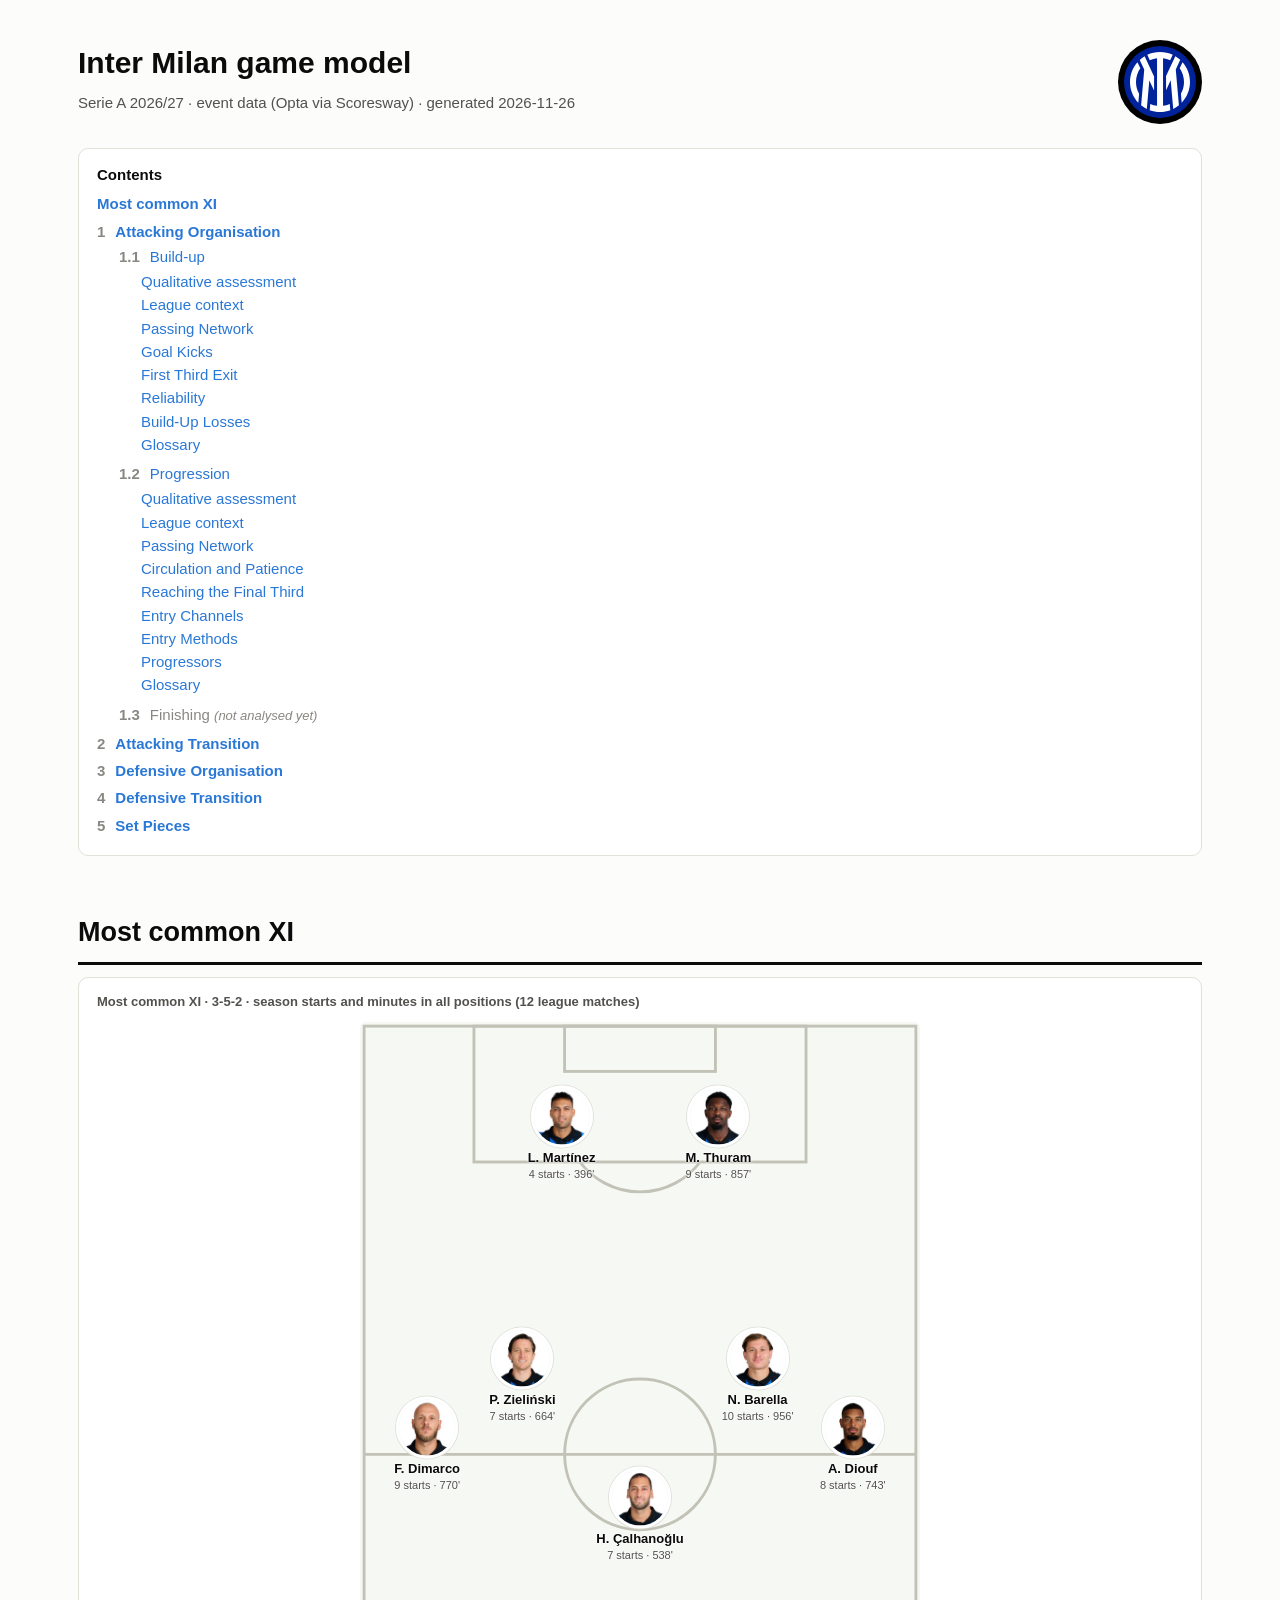
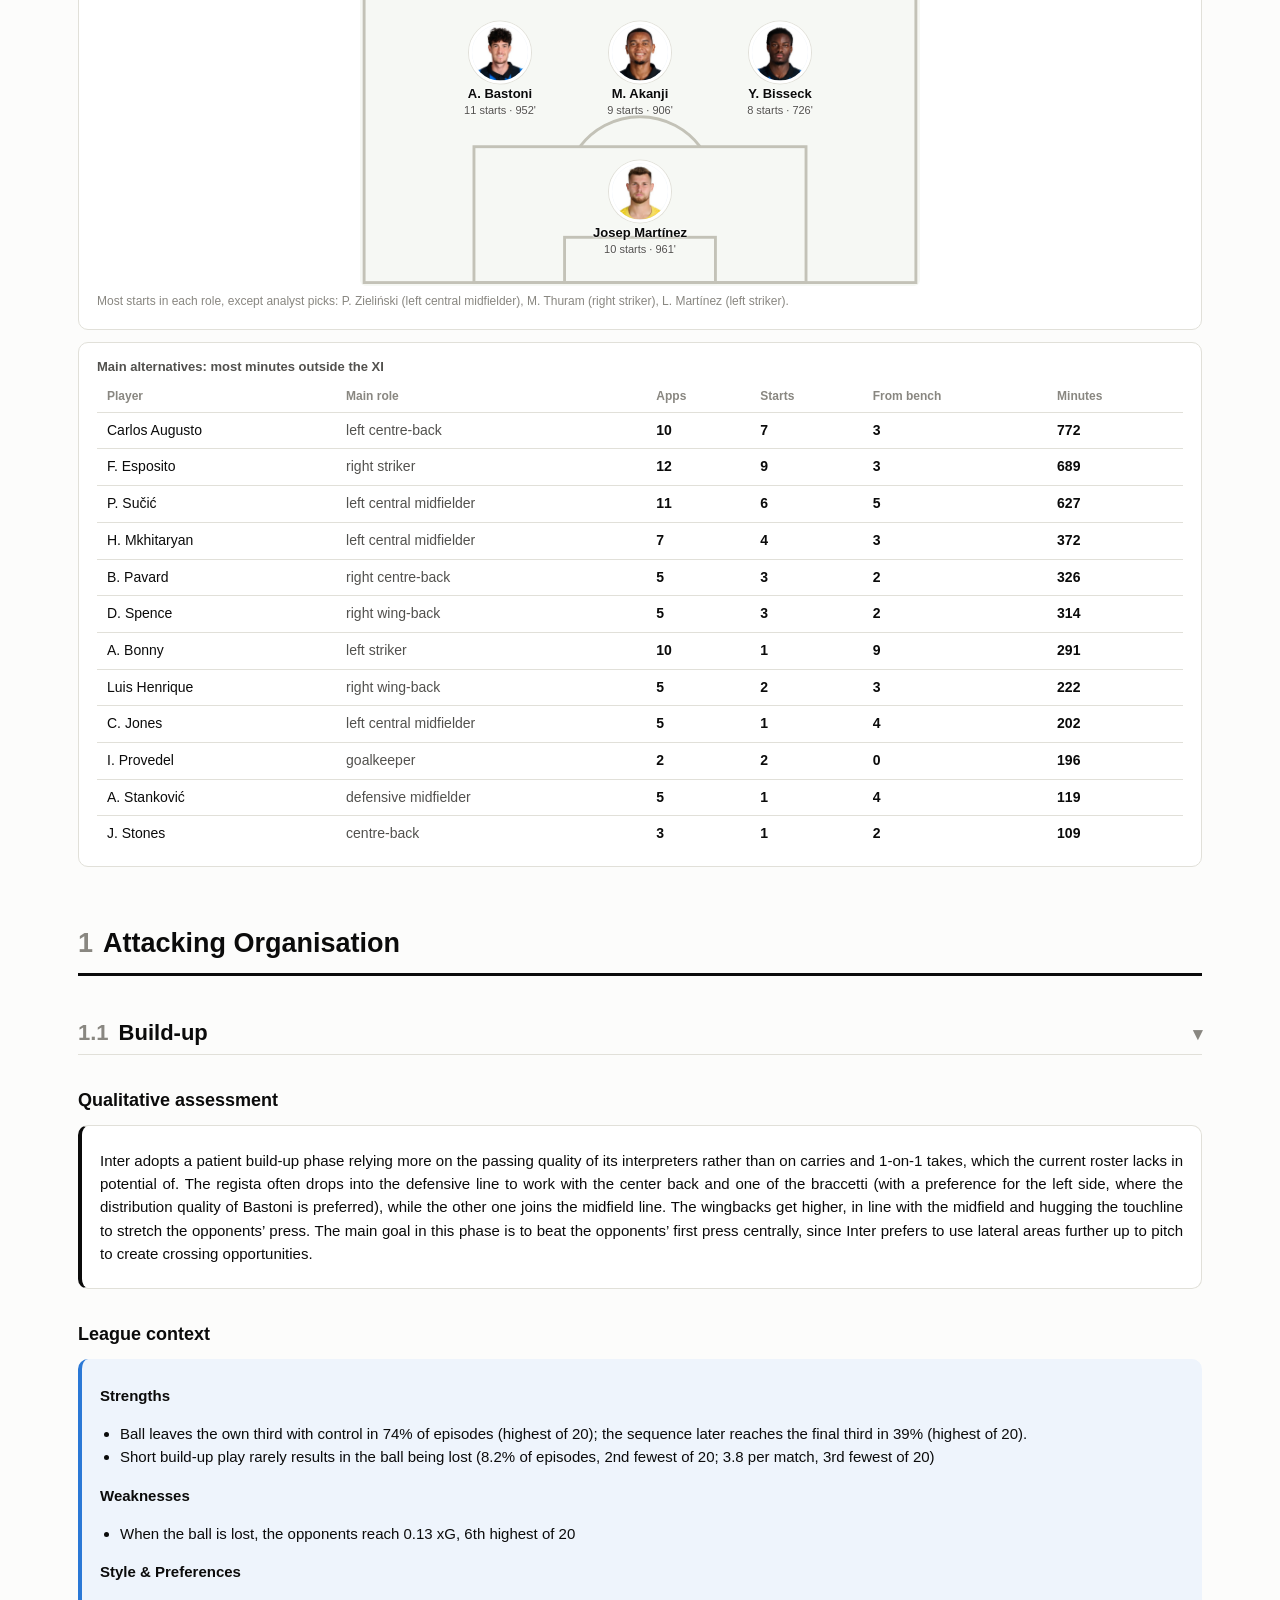
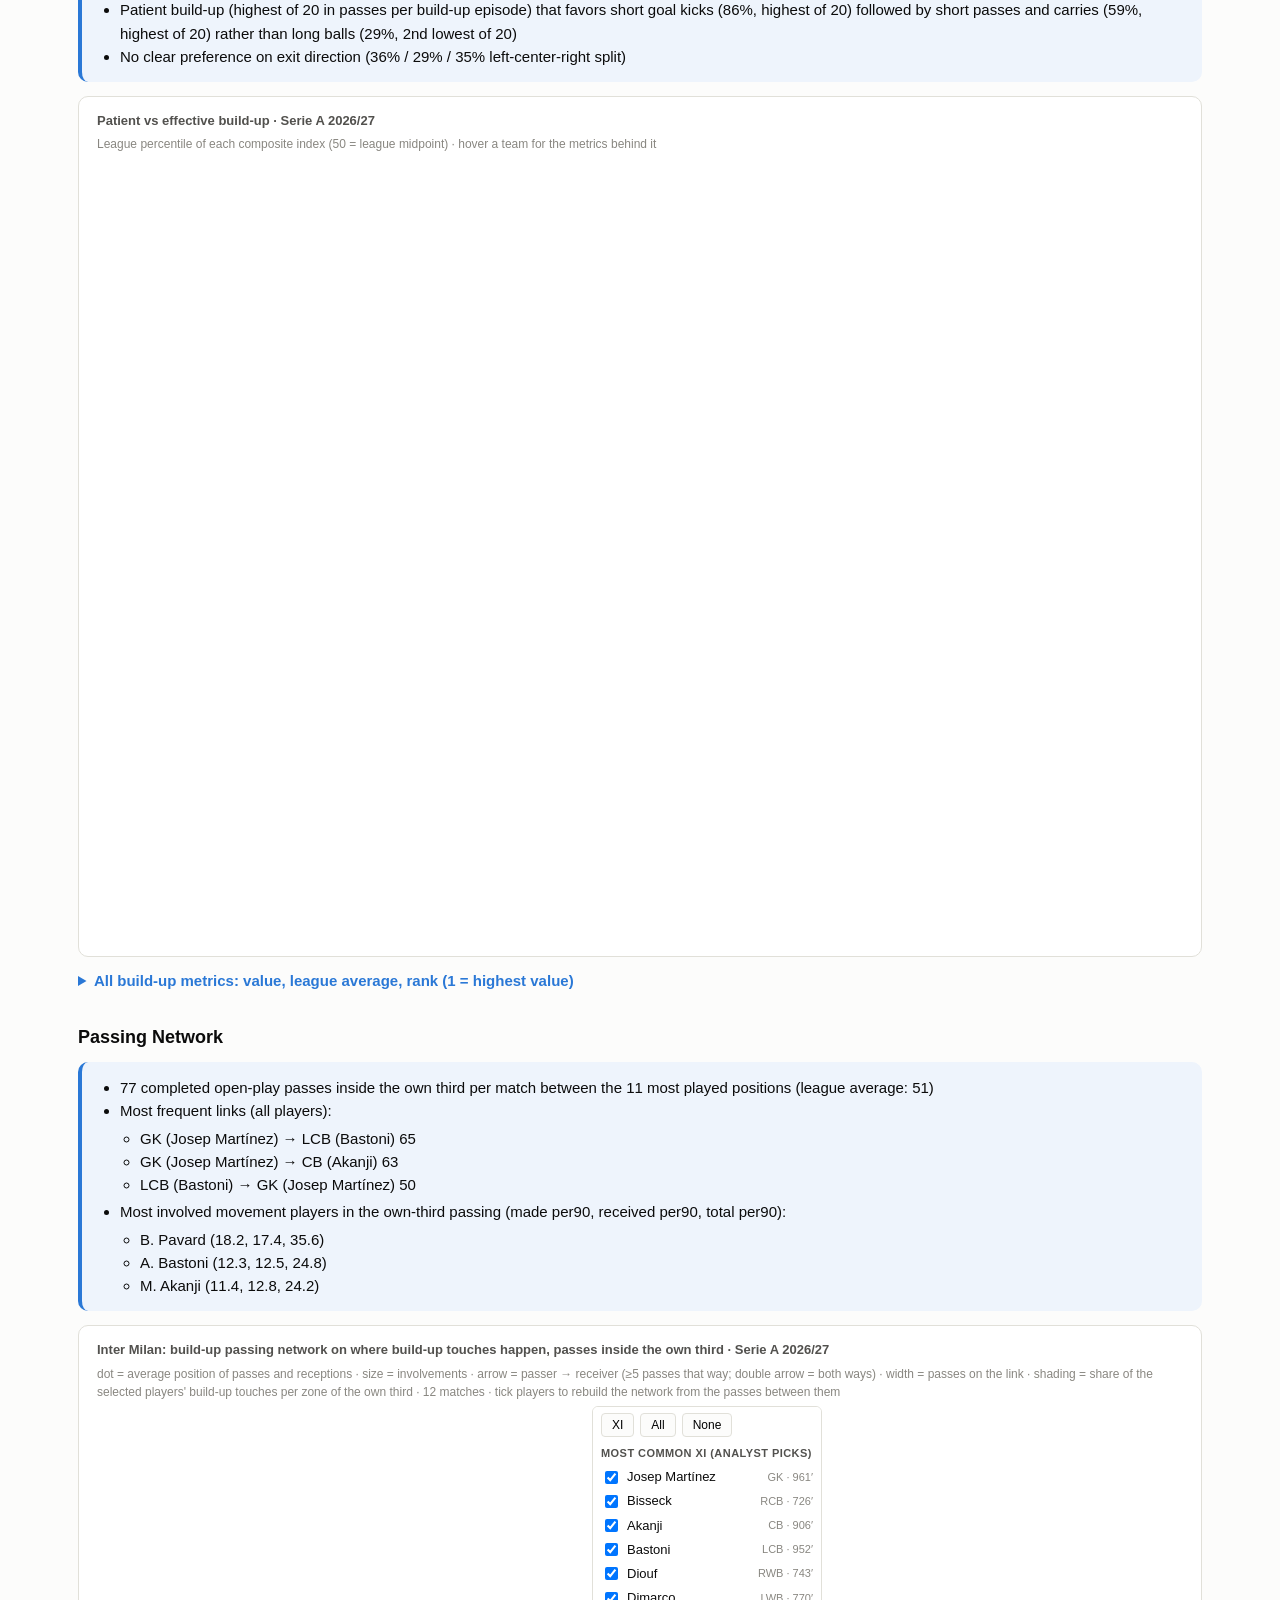
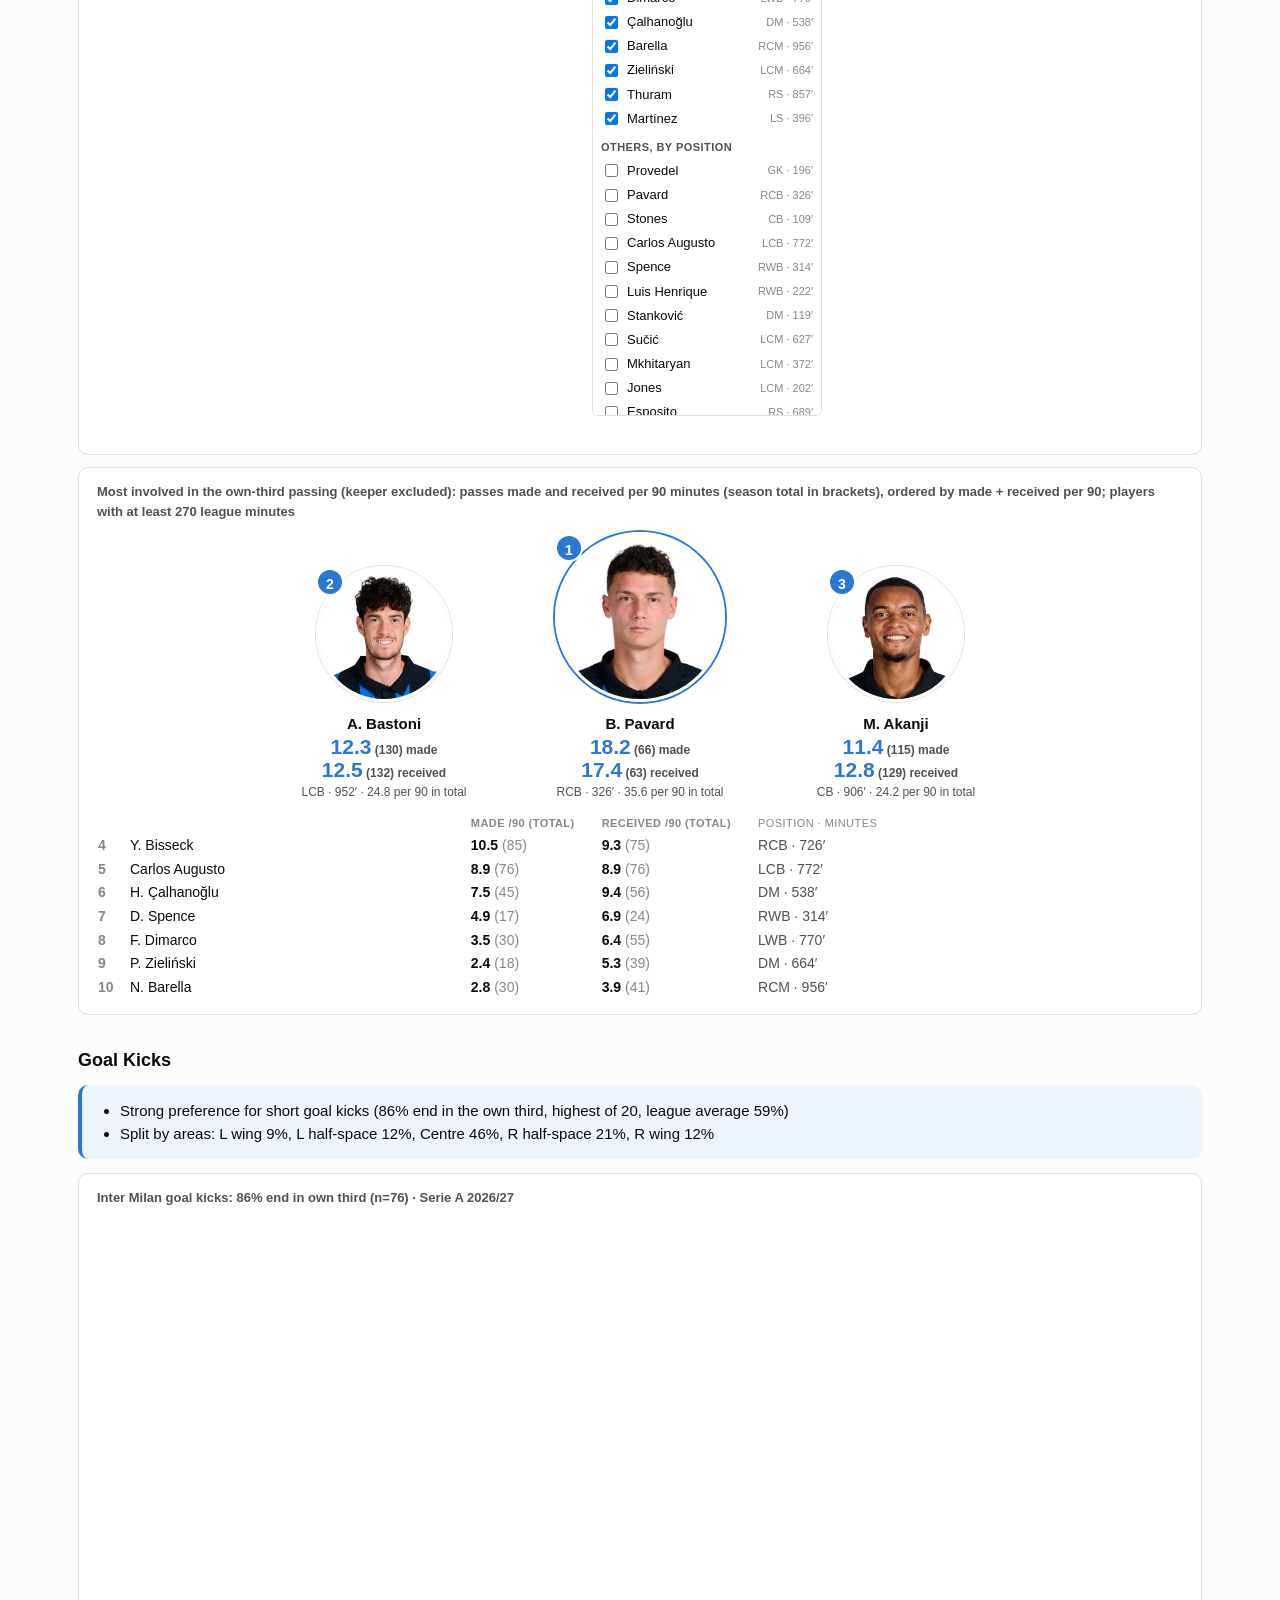
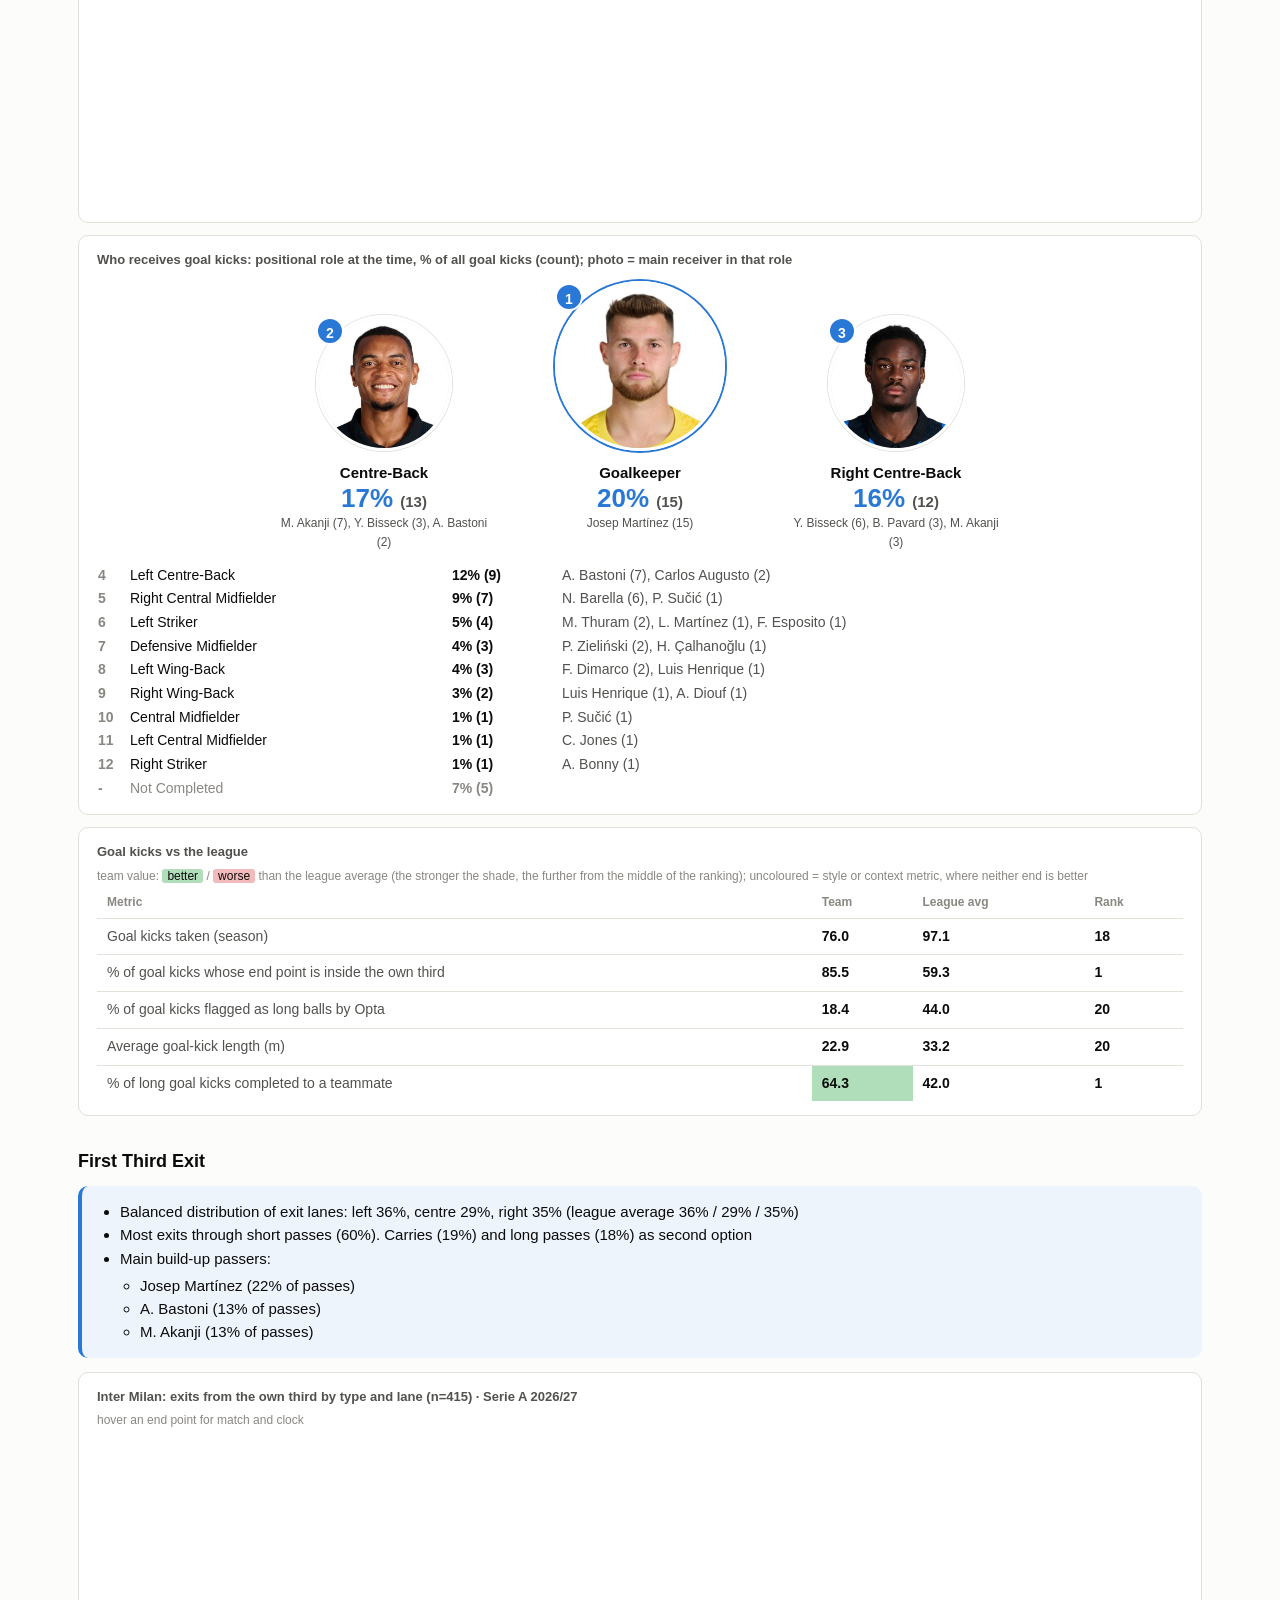
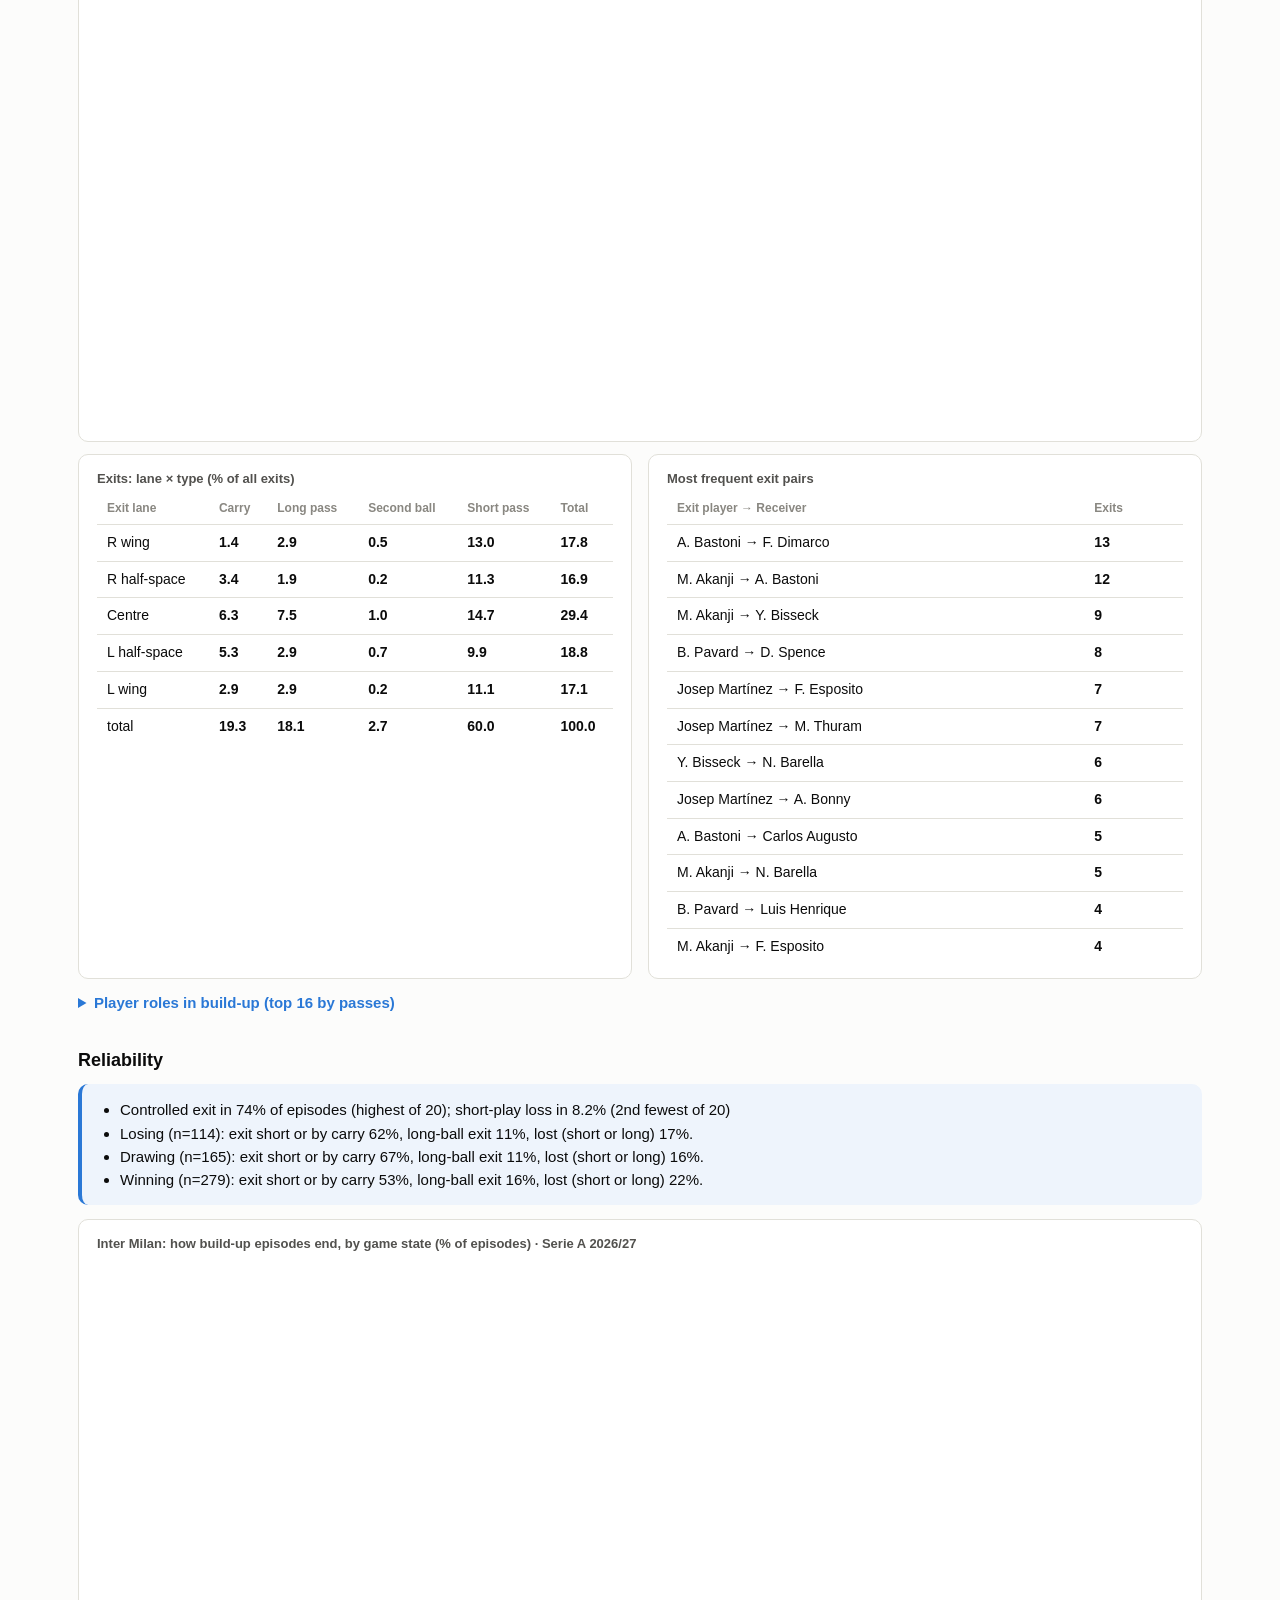
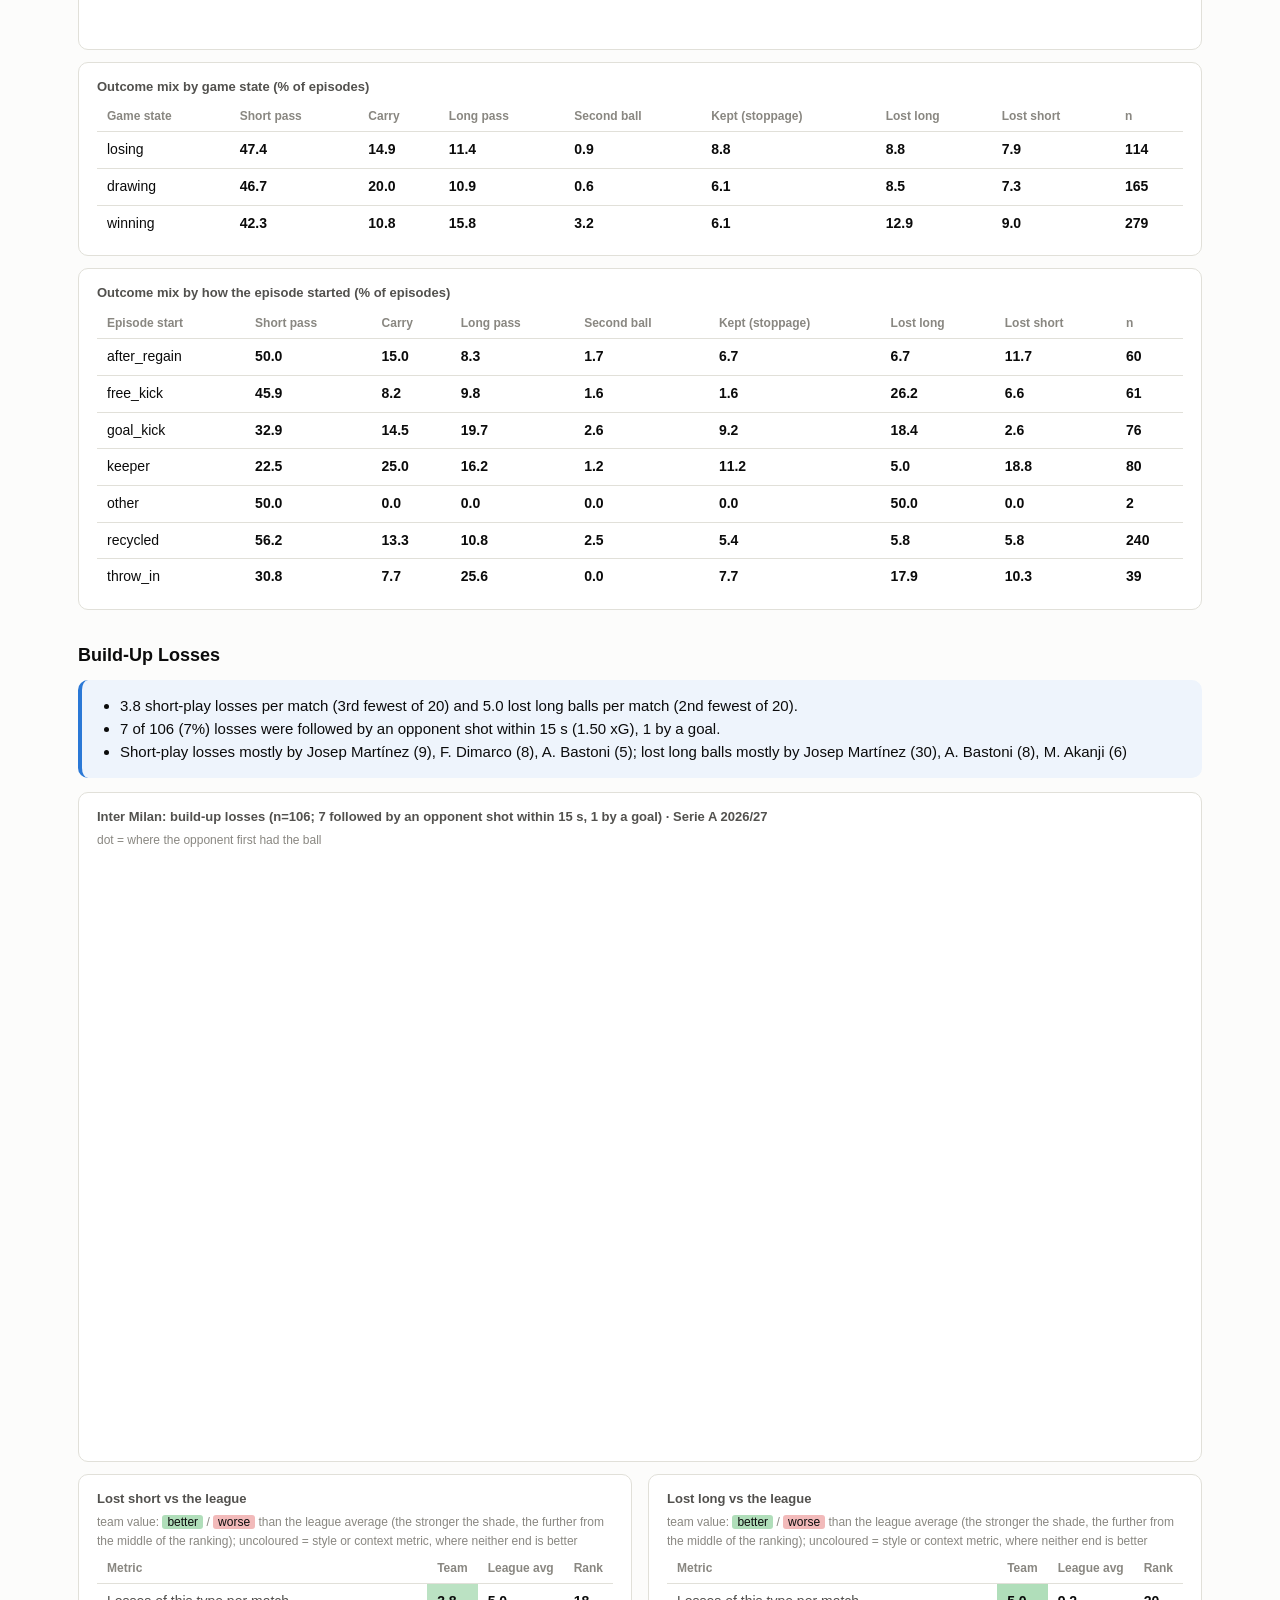
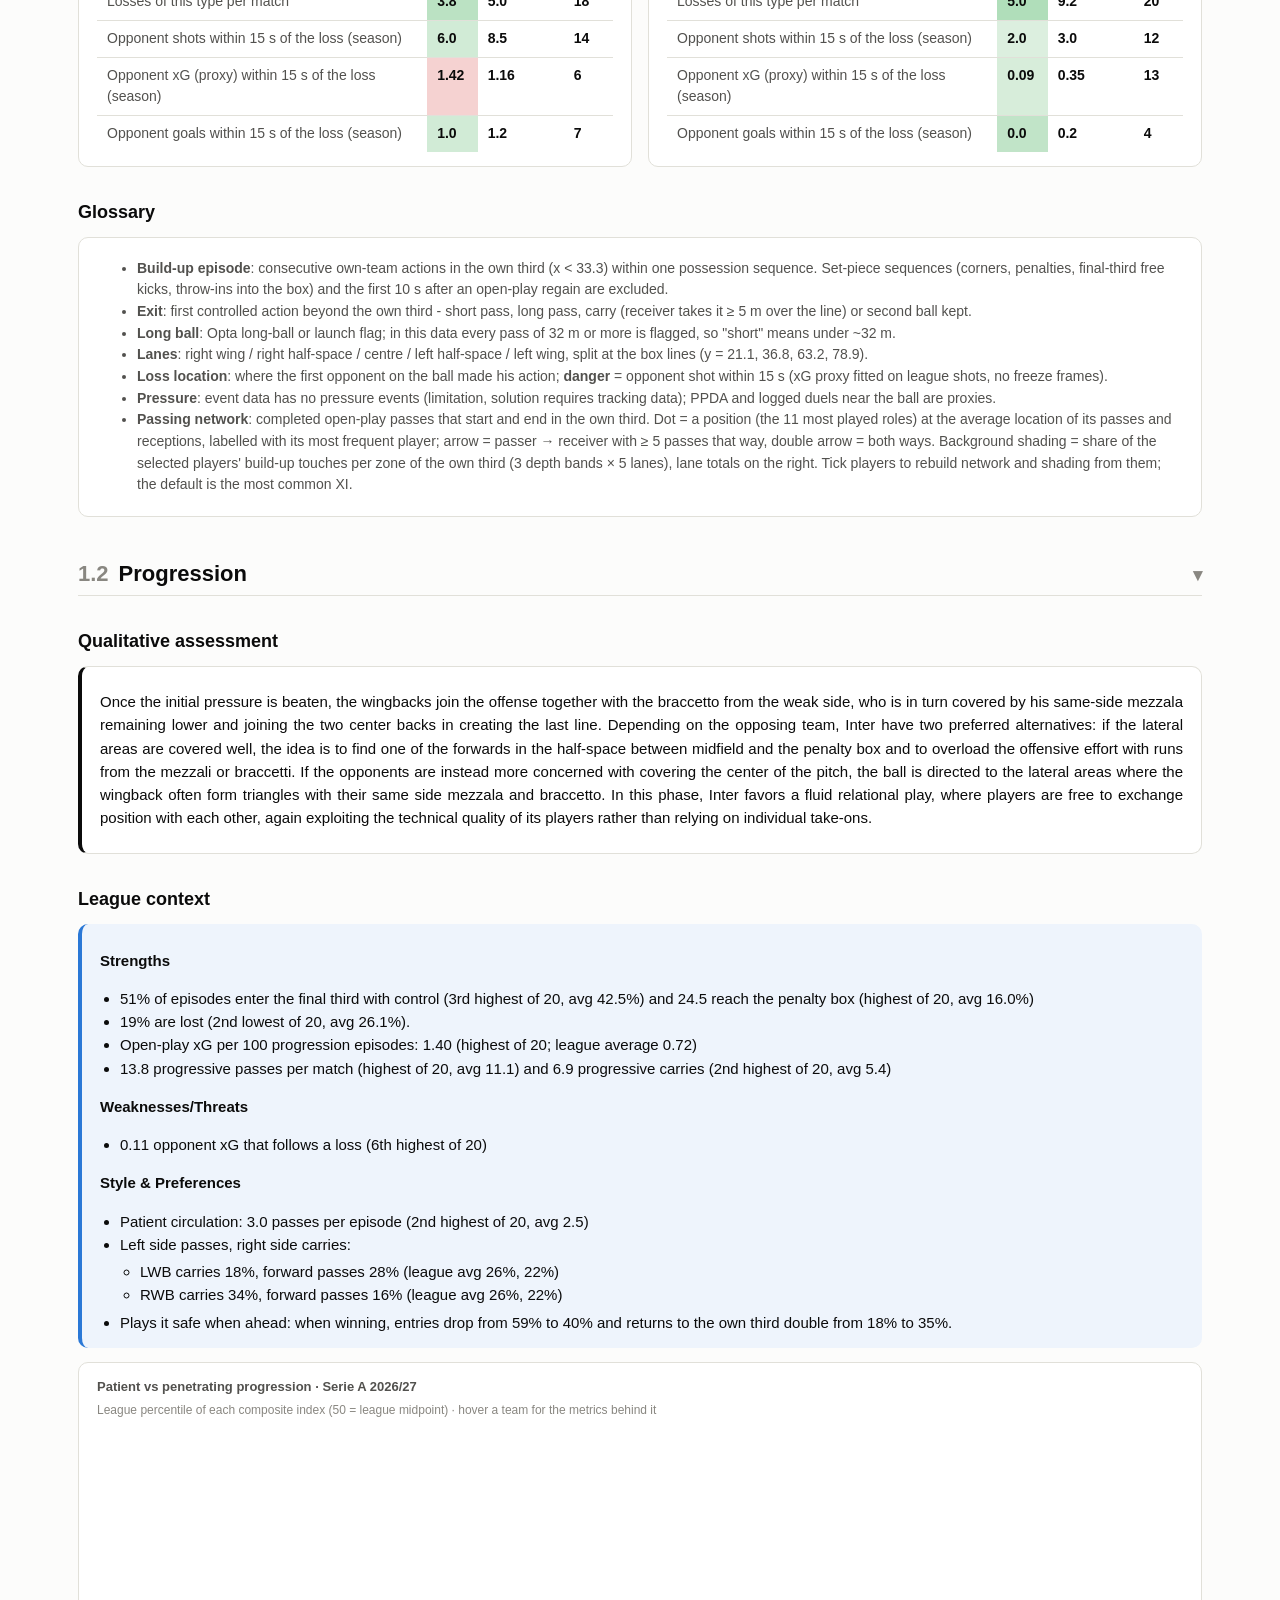
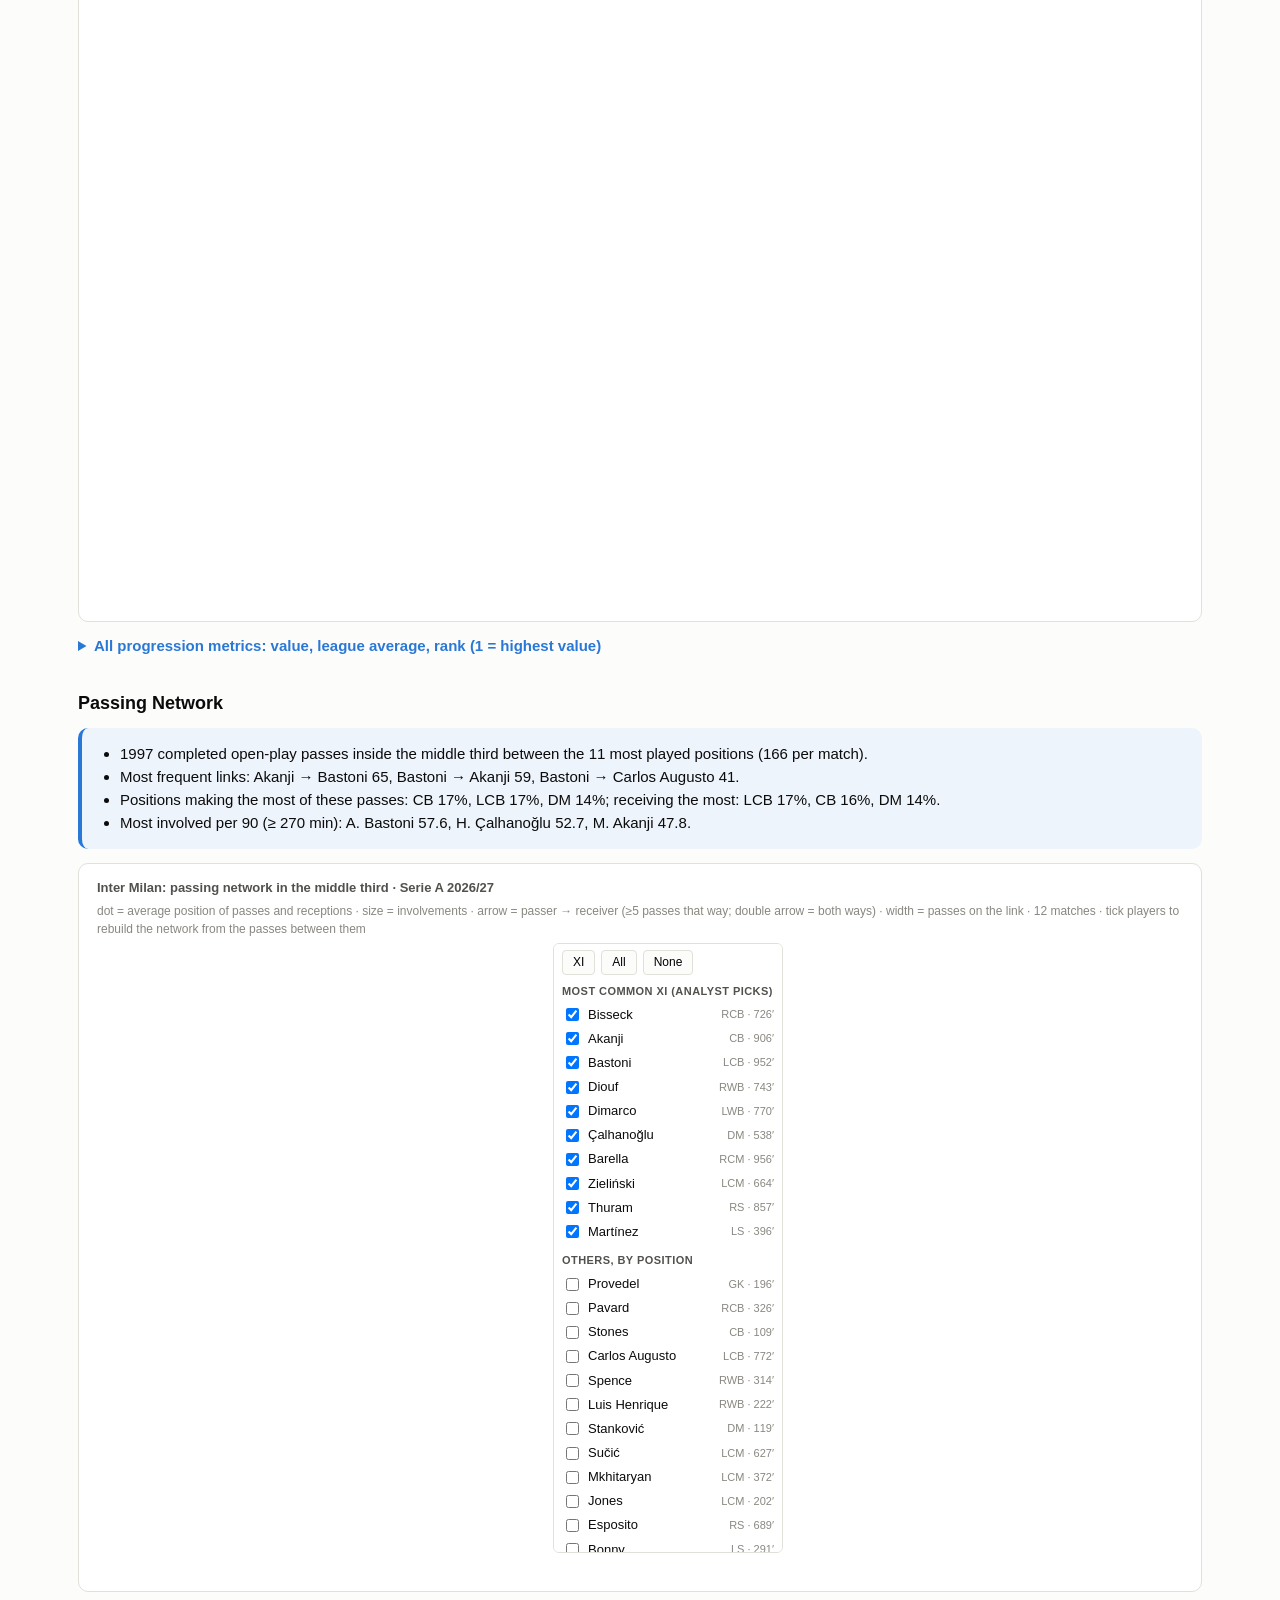
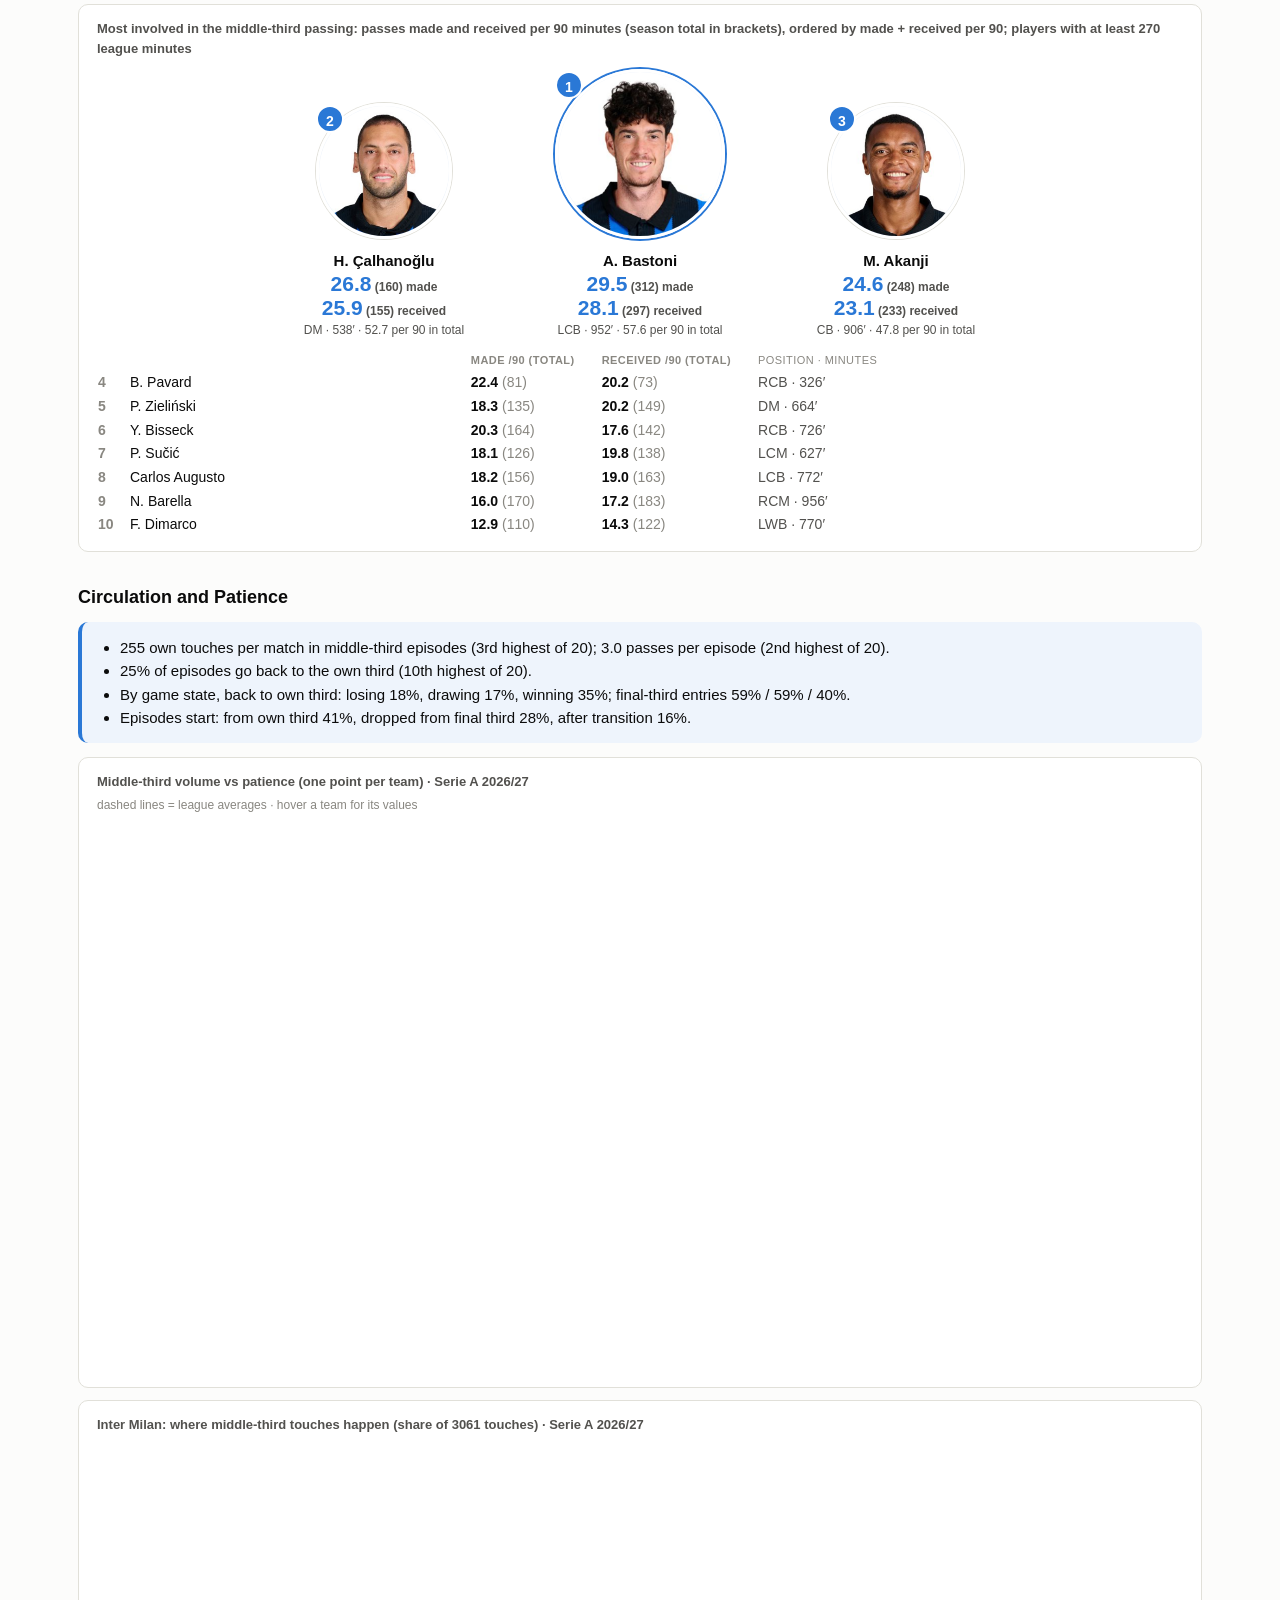
==== reports/model-of-play.html @ a98c8e6f "First version of the site" ====
<!DOCTYPE html><html lang="en"><head><meta charset="utf-8">
<meta name="viewport" content="width=device-width,initial-scale=1">
<title>Inter Milan game model · Serie A 2026/27</title><style>
:root{--ink:#0b0b0b;--ink2:#52514e;--muted:#898781;--line:#e1e0d9;--surface:#fcfcfb;--accent:#2a78d6;--paper:#ffffff}
*{box-sizing:border-box}
body{margin:0;background:var(--surface);color:var(--ink);
  font:15px/1.55 -apple-system,BlinkMacSystemFont,"Segoe UI",Roboto,Helvetica,Arial,sans-serif}
main{max-width:1180px;margin:0 auto;padding:40px 28px 80px}
header h1{font-size:30px;margin:0 0 4px}header .sub{color:var(--ink2)}
nav{margin:24px 0 8px;padding:14px 18px;background:var(--paper);border:1px solid var(--line);border-radius:10px}
nav b{display:block;margin-bottom:6px}nav a{color:var(--accent);text-decoration:none}nav ol{margin:0;padding-left:20px}
nav ol ol{list-style:none;padding-left:16px}
h2{font-size:27px;margin:56px 0 8px;padding-bottom:8px;border-bottom:3px solid var(--ink)}
h3{font-size:22px;margin:40px 0 10px;padding-bottom:4px;border-bottom:1px solid var(--line)}
h4{font-size:18px;margin:32px 0 10px}h4 .qid{color:var(--accent);margin-right:8px}
.num{color:var(--muted);font-weight:600;margin-right:10px}p.pending{color:var(--muted);font-style:italic}
nav ul.toc{margin:0;padding-left:0;list-style:none}nav ul.toc ul{list-style:none;padding-left:22px;margin:2px 0 6px}
nav ul.toc>li{margin:4px 0;font-weight:600}nav ul.toc ul li{font-weight:400}nav li.pending{color:var(--muted)}
nav li.pending i{font-size:13px}
.method{background:var(--paper);border:1px solid var(--line);border-radius:10px;padding:6px 18px;color:var(--ink2);
  font-size:14px}
.findings,.notes{border-radius:10px;padding:10px 18px;margin:10px 0 14px}
.assess{background:var(--paper);border:1px solid var(--line);border-left:4px solid var(--ink);border-radius:10px;
  padding:8px 18px;margin:10px 0 14px;font-size:15px}
.assess p,.assess li{text-align:justify;hyphens:auto}
.findings{background:#eef4fc;border-left:4px solid var(--accent)}
.notes{background:#fff8e6;border-left:4px solid #eda100}
.findings ul{margin:4px 0;padding-left:20px}
.label{font-size:12px;font-weight:700;letter-spacing:.04em;text-transform:uppercase;color:var(--ink2)}
.fig{background:var(--paper);border:1px solid var(--line);border-radius:10px;padding:14px 18px 8px;margin:12px 0;
  overflow-x:auto}
.subcap{font-size:12px;color:var(--muted);margin:-2px 0 4px}
.fig img{max-width:100%;height:auto;display:block;margin:0 auto}
.row{display:flex;flex-wrap:wrap;gap:16px;align-items:stretch}.row .tbl{flex:1 1 420px;margin:0}.row{margin:12px 0}
.tbl{margin:12px 0;overflow-x:auto;background:var(--paper);border:1px solid var(--line);border-radius:10px;
  padding:14px 18px}
.cap{font-weight:600;font-size:13px;color:var(--ink2);margin-bottom:6px}
table{border-collapse:collapse;font-size:14px}
table.clean{width:100%}
table.clean th{text-align:left;font-size:12px;font-weight:600;color:var(--muted);padding:4px 10px 6px;
  border-bottom:1px solid var(--line);white-space:nowrap}
table.clean td{text-align:left;padding:7px 10px;border-bottom:1px solid var(--line);vertical-align:top}
table.clean tr:last-child td{border-bottom:none}table.clean td.lab{color:var(--ink)}
table.clean td.num{font-weight:700;white-space:nowrap;color:var(--ink)}
table.clean td.txt{color:var(--ink2)}
details{margin:10px 0}summary{cursor:pointer;color:var(--accent);font-weight:600}
details.sub{margin:0}
details.sub>summary{list-style:none;color:inherit;font-weight:inherit;display:block}
details.sub>summary::-webkit-details-marker{display:none}
details.sub>summary h3{display:flex;align-items:baseline}
details.sub>summary h3::after{content:'\25BE';margin-left:auto;font-size:18px;color:var(--muted);transition:transform .15s}
details.sub:not([open])>summary h3::after{transform:rotate(-90deg)}
details.sub>summary:hover h3::after{color:var(--accent)}
footer{margin-top:60px;color:var(--muted);font-size:13px}
.xi-wrap{background:var(--paper);border:1px solid var(--line);border-radius:10px;padding:14px 18px;margin:12px 0}
.xi-pitch{position:relative;width:min(100%,560px);aspect-ratio:68/105;margin:10px auto 8px;background:#f6f8f4;
  border-radius:6px}
.xi-pitch .pitchlines{position:absolute;inset:0;width:100%;height:100%}
.xi-card{position:absolute;transform:translate(-50%,-50%);text-align:center;width:112px}
.xi-card .ph{width:62px;height:62px;margin:0 auto;border-radius:50%;overflow:hidden;
  background:linear-gradient(180deg,#eef4fc,#dfe9f7);border:3px solid #fff;box-shadow:0 0 0 1px var(--line)}
.xi-card .ph img{width:100%;height:100%;object-fit:cover;display:block}
.xi-card .nm{font-weight:700;font-size:13px;margin-top:3px;line-height:1.15;text-shadow:0 0 3px #fff,0 0 3px #fff}
.xi-card .mt{font-size:11px;color:var(--ink2);text-shadow:0 0 3px #fff,0 0 3px #fff}
header{display:flex;justify-content:space-between;align-items:flex-start;gap:24px}
header .logo{width:84px;height:84px;flex:none}
.pcard .stat.st2{font-size:21px}.pcard .stat.st2 span{font-size:12px}
.ranklist td .tot{font-weight:400;color:var(--muted)}
.ranklist td.st{padding-right:26px;white-space:nowrap}
.subcap .vs{padding:0 5px;border-radius:3px;color:var(--ink)}.subcap .vs.up{background:rgb(176,222,186)}
.subcap .vs.down{background:rgb(242,186,186)}
.ranklist tr.hd td{font-size:11px;color:var(--muted);text-transform:uppercase;letter-spacing:.04em;padding-bottom:2px}
.podium-wrap{background:var(--paper);border:1px solid var(--line);border-radius:10px;padding:14px 18px;margin:12px 0}
.podium{display:flex;justify-content:center;align-items:flex-start;gap:36px;margin:10px 0 6px}
.pcard{position:relative;text-align:center;width:210px}.pcard.r1{width:230px}.pcard.r2,.pcard.r3{margin-top:34px}
.pcard .ph{width:136px;height:136px;margin:0 auto;border-radius:50%;overflow:hidden;
  background:linear-gradient(180deg,#eef4fc,#dfe9f7);border:3px solid #fff;box-shadow:0 0 0 1px var(--line)}
.pcard.r1 .ph{width:170px;height:170px;box-shadow:0 0 0 2px var(--accent)}
.pcard .ph img{width:100%;height:100%;object-fit:cover;display:block}
.pcard .rank{position:absolute;top:2px;left:calc(50% - 68px);background:var(--accent);color:#fff;font-weight:700;
  border-radius:50%;width:28px;height:28px;line-height:28px;font-size:14px;z-index:1;border:2px solid #fff}
.pcard.r1 .rank{left:calc(50% - 85px)}
.pcard .role{font-weight:700;margin-top:10px;text-transform:capitalize}
.pcard .stat{font-size:26px;font-weight:700;color:var(--accent);line-height:1.1}
.pcard .stat span{font-size:15px;color:var(--ink2);font-weight:600}
.pcard .who{font-size:12px;color:var(--ink2);margin-top:2px}
.ranklist{width:100%;margin-top:12px}.ranklist td{text-align:left}.ranklist td:nth-child(2){text-transform:capitalize}
.ranklist td.rk{width:32px;color:var(--muted);font-weight:700}
.ranklist td.st{font-weight:700;white-space:nowrap;width:110px}.ranklist td.nt{color:var(--ink2)}
.ranklist tr.muted td{color:var(--muted)}
@media print{.fig{break-inside:avoid}details{display:block}}
</style></head><body><main>
<header><div><h1>Inter Milan game model</h1>
<div class="sub">Serie A 2026/27 · event data (Opta via Scoresway) ·
generated 2026-11-26</div></div>
<img class="logo" alt="Inter Milan logo" src="[data-uri]"></header>
<nav><b>Contents</b><ul class="toc"><li><a href="#xi">Most common XI</a></li><li><a href="#attacking-organisation"><span class="num">1</span>Attacking Organisation</a><ul><li><a href="#buildup"><span class="num">1.1</span>Build-up</a><ul><li><a href="#buildup-assessment">Qualitative assessment</a></li><li><a href="#buildup-league">League context</a></li><li><a href="#buildup-Q6">Passing Network</a></li><li><a href="#buildup-Q1">Goal Kicks</a></li><li><a href="#buildup-Q2">First Third Exit</a></li><li><a href="#buildup-Q3">Reliability</a></li><li><a href="#buildup-Q5">Build-Up Losses</a></li><li><a href="#buildup-glossary">Glossary</a></li></ul></li><li><a href="#progression"><span class="num">1.2</span>Progression</a><ul><li><a href="#progression-assessment">Qualitative assessment</a></li><li><a href="#progression-league">League context</a></li><li><a href="#progression-Q6">Passing Network</a></li><li><a href="#progression-Q1">Circulation and Patience</a></li><li><a href="#progression-Q2">Reaching the Final Third</a></li><li><a href="#progression-Q3">Entry Channels</a></li><li><a href="#progression-Q4">Entry Methods</a></li><li><a href="#progression-Q5">Progressors</a></li><li><a href="#progression-glossary">Glossary</a></li></ul></li><li class="pending"><span class="num">1.3</span>Finishing <i>(not analysed yet)</i></li></ul></li><li><a href="#attacking-transition"><span class="num">2</span>Attacking Transition</a></li><li><a href="#defensive-organisation"><span class="num">3</span>Defensive Organisation</a></li><li><a href="#defensive-transition"><span class="num">4</span>Defensive Transition</a></li><li><a href="#set-pieces"><span class="num">5</span>Set Pieces</a></li></ul></nav>
<section id="xi" class="part"><h2>Most common XI</h2><div class="xi-wrap"><div class="cap">Most common XI · 3-5-2 · season starts and minutes in all positions (12 league matches)</div><div class="xi-pitch"><svg class="pitchlines" viewBox="0 0 68 105" preserveAspectRatio="none"><g fill="none" stroke="#c3c2b7" stroke-width="0.35"><rect x="0.5" y="0.5" width="67" height="104"/><line x1="0.5" y1="52.5" x2="67.5" y2="52.5"/><circle cx="34" cy="52.5" r="9.15"/><rect x="13.84" y="0.5" width="40.32" height="16.5"/><rect x="24.84" y="0.5" width="18.32" height="5.5"/><rect x="13.84" y="88" width="40.32" height="16.5"/><rect x="24.84" y="99" width="18.32" height="5.5"/><path d="M26.7 17 A9.15 9.15 0 0 0 41.3 17"/><path d="M26.7 88 A9.15 9.15 0 0 1 41.3 88"/></g></svg><div class="xi-card" style="left:50%;top:91%"><div class="ph"><img alt="Josep Martínez" src="[data-uri]"></div><div class="nm">Josep Martínez</div><div class="mt">10 starts · 961'</div></div><div class="xi-card" style="left:75%;top:75%"><div class="ph"><img alt="Y. Bisseck" src="[data-uri]"></div><div class="nm">Y. Bisseck</div><div class="mt">8 starts · 726'</div></div><div class="xi-card" style="left:50%;top:75%"><div class="ph"><img alt="M. Akanji" src="[data-uri]"></div><div class="nm">M. Akanji</div><div class="mt">9 starts · 906'</div></div><div class="xi-card" style="left:25%;top:75%"><div class="ph"><img alt="A. Bastoni" src="[data-uri]"></div><div class="nm">A. Bastoni</div><div class="mt">11 starts · 952'</div></div><div class="xi-card" style="left:88%;top:49%"><div class="ph"><img alt="A. Diouf" src="[data-uri]"></div><div class="nm">A. Diouf</div><div class="mt">8 starts · 743'</div></div><div class="xi-card" style="left:12%;top:49%"><div class="ph"><img alt="F. Dimarco" src="[data-uri]"></div><div class="nm">F. Dimarco</div><div class="mt">9 starts · 770'</div></div><div class="xi-card" style="left:71%;top:41%"><div class="ph"><img alt="N. Barella" src="[data-uri]"></div><div class="nm">N. Barella</div><div class="mt">10 starts · 956'</div></div><div class="xi-card" style="left:50%;top:57%"><div class="ph"><img alt="H. Çalhanoğlu" src="[data-uri]"></div><div class="nm">H. Çalhanoğlu</div><div class="mt">7 starts · 538'</div></div><div class="xi-card" style="left:29%;top:41%"><div class="ph"><img alt="P. Zieliński" src="[data-uri]"></div><div class="nm">P. Zieliński</div><div class="mt">7 starts · 664'</div></div><div class="xi-card" style="left:64%;top:13%"><div class="ph"><img alt="M. Thuram" src="[data-uri]"></div><div class="nm">M. Thuram</div><div class="mt">9 starts · 857'</div></div><div class="xi-card" style="left:36%;top:13%"><div class="ph"><img alt="L. Martínez" src="[data-uri]"></div><div class="nm">L. Martínez</div><div class="mt">4 starts · 396'</div></div></div><div class="subcap">Most starts in each role, except analyst picks: P. Zieliński (left central midfielder), M. Thuram (right striker), L. Martínez (left striker).</div></div><div class="tbl"><div class="cap">Main alternatives: most minutes outside the XI</div><table class="clean"><thead><tr><th>Player</th><th>Main role</th><th>Apps</th><th>Starts</th><th>From bench</th><th>Minutes</th></tr></thead><tbody><tr><td class="lab">Carlos Augusto</td><td class="txt">left centre-back</td><td class="num">10</td><td class="num">7</td><td class="num">3</td><td class="num">772</td></tr><tr><td class="lab">F. Esposito</td><td class="txt">right striker</td><td class="num">12</td><td class="num">9</td><td class="num">3</td><td class="num">689</td></tr><tr><td class="lab">P. Sučić</td><td class="txt">left central midfielder</td><td class="num">11</td><td class="num">6</td><td class="num">5</td><td class="num">627</td></tr><tr><td class="lab">H. Mkhitaryan</td><td class="txt">left central midfielder</td><td class="num">7</td><td class="num">4</td><td class="num">3</td><td class="num">372</td></tr><tr><td class="lab">B. Pavard</td><td class="txt">right centre-back</td><td class="num">5</td><td class="num">3</td><td class="num">2</td><td class="num">326</td></tr><tr><td class="lab">D. Spence</td><td class="txt">right wing-back</td><td class="num">5</td><td class="num">3</td><td class="num">2</td><td class="num">314</td></tr><tr><td class="lab">A. Bonny</td><td class="txt">left striker</td><td class="num">10</td><td class="num">1</td><td class="num">9</td><td class="num">291</td></tr><tr><td class="lab">Luis Henrique</td><td class="txt">right wing-back</td><td class="num">5</td><td class="num">2</td><td class="num">3</td><td class="num">222</td></tr><tr><td class="lab">C. Jones</td><td class="txt">left central midfielder</td><td class="num">5</td><td class="num">1</td><td class="num">4</td><td class="num">202</td></tr><tr><td class="lab">I. Provedel</td><td class="txt">goalkeeper</td><td class="num">2</td><td class="num">2</td><td class="num">0</td><td class="num">196</td></tr><tr><td class="lab">A. Stanković</td><td class="txt">defensive midfielder</td><td class="num">5</td><td class="num">1</td><td class="num">4</td><td class="num">119</td></tr><tr><td class="lab">J. Stones</td><td class="txt">centre-back</td><td class="num">3</td><td class="num">1</td><td class="num">2</td><td class="num">109</td></tr></tbody></table></div></section><section id="attacking-organisation" class="part"><h2><span class="num">1</span>Attacking Organisation</h2><section id="buildup" class="chapter"><details class="sub" open><summary><h3><span class="num">1.1</span>Build-up</h3></summary><section id="buildup-assessment"><h4>Qualitative assessment</h4><div class="assess"><p>Inter adopts a patient build-up phase relying more on the passing quality of its interpreters
rather than on carries and 1-on-1 takes, which the current roster lacks in potential of.
The regista often drops into the defensive line to work with the center back and one of the braccetti
(with a preference for the left side, where the distribution quality of Bastoni is preferred),
while the other one joins the midfield line. The wingbacks get higher, in line with the midfield and
hugging the touchline to stretch the opponents’ press. The main goal in this phase is to beat the
opponents’ first press centrally, since Inter prefers to use lateral areas further up to
pitch to create crossing opportunities.</p>
</div></section><section id="buildup-league"><h4>League context</h4><div class="findings"><p><strong>Strengths</strong></p>
<ul>
<li>Ball leaves the own third with control in 74% of episodes (highest of 20); the sequence
later reaches the final third in 39% (highest of 20).</li>
<li>Short build-up play rarely results in the ball being lost (8.2% of episodes,
2nd fewest of 20; 3.8 per match, 3rd fewest of 20)</li>
</ul>
<p><strong>Weaknesses</strong></p>
<ul>
<li>When the ball is lost, the opponents reach 0.13 xG, 6th highest of 20</li>
</ul>
<p><strong>Style &amp; Preferences</strong></p>
<ul>
<li>Patient build-up (highest of 20 in passes per build-up episode) that favors short goal kicks
(86%, highest of 20) followed by short passes and carries (59%,
highest of 20) rather than long balls (29%, 2nd lowest of 20)</li>
<li>No clear preference on exit direction (36% / 29% / 35%
left-center-right split)</li>
</ul>
</div><div class="fig"><div class="cap">Patient vs effective build-up · Serie A 2026/27</div><div class="subcap">League percentile of each composite index (50 = league midpoint) · hover a team for the metrics behind it</div><div style="height:790px; width:100%;">                        <script>window.PlotlyConfig = {MathJaxConfig: 'local'};</script>
        <script charset="utf-8" src="https://cdn.plot.ly/plotly-4.1.1.min.js" integrity="sha256-O24V1F27f8pb0glCkelh3cVHLNiHAJ5gCaVtq2aNch8=" crossorigin="anonymous"></script>                <div id="3faf63a8-5838-4cc3-a791-5b832777b51f" class="plotly-graph-div" style="height:100%; width:100%;"></div>            <script>                window.PLOTLYENV=window.PLOTLYENV || {};                                if (document.getElementById("3faf63a8-5838-4cc3-a791-5b832777b51f")) {                    Plotly.newPlot(                        "3faf63a8-5838-4cc3-a791-5b832777b51f",                        [{"hoverinfo":"text","hovertext":[],"marker":{"color":[],"line":{"color":"white","width":2},"size":[]},"mode":"markers+text","showlegend":false,"text":[],"textfont":{"color":[],"size":12},"textposition":[],"x":[],"y":[],"type":"scatter"},{"hoverinfo":"skip","marker":{"color":"rgba(42,120,214,.10)","line":{"color":"#2a78d6","width":2},"size":66},"mode":"markers","showlegend":false,"x":[100.0],"y":[94.73684210526315],"type":"scatter"},{"hoverinfo":"text","hovertext":["\u003cb\u003eAtalanta\u003c\u002fb\u003e\u003cbr\u003ePatience: 37 (league percentile)\u003cbr\u003e  passes per episode: 2.0\u003cbr\u003e  % exits short: 42.6\u003cbr\u003e  % goal kicks short: 47.5\u003cbr\u003e  % ending long: 39.2\u003cbr\u003eEffectiveness: 37\u003cbr\u003e  % controlled exits: 61.7\u003cbr\u003e  % reaching final third: 27.5\u003cbr\u003e  % lost short: 12.0\u003cbr\u003e  opp. xG after losses \u002f match: 0.22","\u003cb\u003eBologna\u003c\u002fb\u003e\u003cbr\u003ePatience: 42 (league percentile)\u003cbr\u003e  passes per episode: 2.1\u003cbr\u003e  % exits short: 40.3\u003cbr\u003e  % goal kicks short: 50.0\u003cbr\u003e  % ending long: 43.3\u003cbr\u003eEffectiveness: 58\u003cbr\u003e  % controlled exits: 56.9\u003cbr\u003e  % reaching final third: 24.1\u003cbr\u003e  % lost short: 10.7\u003cbr\u003e  opp. xG after losses \u002f match: 0.08","\u003cb\u003eCagliari\u003c\u002fb\u003e\u003cbr\u003ePatience: 53 (league percentile)\u003cbr\u003e  passes per episode: 2.1\u003cbr\u003e  % exits short: 35.9\u003cbr\u003e  % goal kicks short: 69.9\u003cbr\u003e  % ending long: 46.4\u003cbr\u003eEffectiveness: 11\u003cbr\u003e  % controlled exits: 59.8\u003cbr\u003e  % reaching final third: 20.0\u003cbr\u003e  % lost short: 12.1\u003cbr\u003e  opp. xG after losses \u002f match: 0.10","\u003cb\u003eComo\u003c\u002fb\u003e\u003cbr\u003ePatience: 95 (league percentile)\u003cbr\u003e  passes per episode: 2.4\u003cbr\u003e  % exits short: 58.7\u003cbr\u003e  % goal kicks short: 73.7\u003cbr\u003e  % ending long: 25.8\u003cbr\u003eEffectiveness: 89\u003cbr\u003e  % controlled exits: 72.1\u003cbr\u003e  % reaching final third: 37.6\u003cbr\u003e  % lost short: 10.1\u003cbr\u003e  opp. xG after losses \u002f match: 0.09","\u003cb\u003eFiorentina\u003c\u002fb\u003e\u003cbr\u003ePatience: 21 (league percentile)\u003cbr\u003e  passes per episode: 1.7\u003cbr\u003e  % exits short: 39.9\u003cbr\u003e  % goal kicks short: 51.0\u003cbr\u003e  % ending long: 43.8\u003cbr\u003eEffectiveness: 63\u003cbr\u003e  % controlled exits: 62.9\u003cbr\u003e  % reaching final third: 30.0\u003cbr\u003e  % lost short: 10.1\u003cbr\u003e  opp. xG after losses \u002f match: 0.05","\u003cb\u003eFrosinone\u003c\u002fb\u003e\u003cbr\u003ePatience: 0 (league percentile)\u003cbr\u003e  passes per episode: 1.5\u003cbr\u003e  % exits short: 28.4\u003cbr\u003e  % goal kicks short: 50.0\u003cbr\u003e  % ending long: 55.6\u003cbr\u003eEffectiveness: 42\u003cbr\u003e  % controlled exits: 50.2\u003cbr\u003e  % reaching final third: 25.8\u003cbr\u003e  % lost short: 10.1\u003cbr\u003e  opp. xG after losses \u002f match: 0.10","\u003cb\u003eGenoa\u003c\u002fb\u003e\u003cbr\u003ePatience: 11 (league percentile)\u003cbr\u003e  passes per episode: 2.0\u003cbr\u003e  % exits short: 26.6\u003cbr\u003e  % goal kicks short: 51.7\u003cbr\u003e  % ending long: 55.9\u003cbr\u003eEffectiveness: 26\u003cbr\u003e  % controlled exits: 50.9\u003cbr\u003e  % reaching final third: 24.0\u003cbr\u003e  % lost short: 10.6\u003cbr\u003e  opp. xG after losses \u002f match: 0.09","\u003cb\u003eInter Milan\u003c\u002fb\u003e\u003cbr\u003ePatience: 100 (league percentile)\u003cbr\u003e  passes per episode: 2.5\u003cbr\u003e  % exits short: 59.0\u003cbr\u003e  % goal kicks short: 85.5\u003cbr\u003e  % ending long: 29.0\u003cbr\u003eEffectiveness: 95\u003cbr\u003e  % controlled exits: 74.4\u003cbr\u003e  % reaching final third: 38.5\u003cbr\u003e  % lost short: 8.2\u003cbr\u003e  opp. xG after losses \u002f match: 0.13","\u003cb\u003eJuventus\u003c\u002fb\u003e\u003cbr\u003ePatience: 89 (league percentile)\u003cbr\u003e  passes per episode: 2.2\u003cbr\u003e  % exits short: 49.1\u003cbr\u003e  % goal kicks short: 76.5\u003cbr\u003e  % ending long: 34.5\u003cbr\u003eEffectiveness: 68\u003cbr\u003e  % controlled exits: 63.2\u003cbr\u003e  % reaching final third: 31.2\u003cbr\u003e  % lost short: 10.5\u003cbr\u003e  opp. xG after losses \u002f match: 0.02","\u003cb\u003eLazio\u003c\u002fb\u003e\u003cbr\u003ePatience: 79 (league percentile)\u003cbr\u003e  passes per episode: 1.9\u003cbr\u003e  % exits short: 53.5\u003cbr\u003e  % goal kicks short: 74.7\u003cbr\u003e  % ending long: 34.8\u003cbr\u003eEffectiveness: 79\u003cbr\u003e  % controlled exits: 68.7\u003cbr\u003e  % reaching final third: 31.1\u003cbr\u003e  % lost short: 9.4\u003cbr\u003e  opp. xG after losses \u002f match: 0.10","\u003cb\u003eLecce\u003c\u002fb\u003e\u003cbr\u003ePatience: 5 (league percentile)\u003cbr\u003e  passes per episode: 1.6\u003cbr\u003e  % exits short: 31.8\u003cbr\u003e  % goal kicks short: 45.0\u003cbr\u003e  % ending long: 53.6\u003cbr\u003eEffectiveness: 47\u003cbr\u003e  % controlled exits: 56.6\u003cbr\u003e  % reaching final third: 19.1\u003cbr\u003e  % lost short: 9.9\u003cbr\u003e  opp. xG after losses \u002f match: 0.06","\u003cb\u003eMilan\u003c\u002fb\u003e\u003cbr\u003ePatience: 84 (league percentile)\u003cbr\u003e  passes per episode: 2.5\u003cbr\u003e  % exits short: 51.1\u003cbr\u003e  % goal kicks short: 50.6\u003cbr\u003e  % ending long: 33.8\u003cbr\u003eEffectiveness: 74\u003cbr\u003e  % controlled exits: 66.8\u003cbr\u003e  % reaching final third: 26.0\u003cbr\u003e  % lost short: 8.9\u003cbr\u003e  opp. xG after losses \u002f match: 0.08","\u003cb\u003eMonza\u003c\u002fb\u003e\u003cbr\u003ePatience: 16 (league percentile)\u003cbr\u003e  passes per episode: 1.8\u003cbr\u003e  % exits short: 33.4\u003cbr\u003e  % goal kicks short: 53.6\u003cbr\u003e  % ending long: 50.9\u003cbr\u003eEffectiveness: 21\u003cbr\u003e  % controlled exits: 55.9\u003cbr\u003e  % reaching final third: 21.5\u003cbr\u003e  % lost short: 11.5\u003cbr\u003e  opp. xG after losses \u002f match: 0.07","\u003cb\u003eNapoli\u003c\u002fb\u003e\u003cbr\u003ePatience: 63 (league percentile)\u003cbr\u003e  passes per episode: 2.2\u003cbr\u003e  % exits short: 43.3\u003cbr\u003e  % goal kicks short: 61.5\u003cbr\u003e  % ending long: 42.3\u003cbr\u003eEffectiveness: 84\u003cbr\u003e  % controlled exits: 64.6\u003cbr\u003e  % reaching final third: 30.5\u003cbr\u003e  % lost short: 8.4\u003cbr\u003e  opp. xG after losses \u002f match: 0.06","\u003cb\u003eParma\u003c\u002fb\u003e\u003cbr\u003ePatience: 26 (league percentile)\u003cbr\u003e  passes per episode: 2.1\u003cbr\u003e  % exits short: 36.2\u003cbr\u003e  % goal kicks short: 54.5\u003cbr\u003e  % ending long: 48.0\u003cbr\u003eEffectiveness: 16\u003cbr\u003e  % controlled exits: 56.5\u003cbr\u003e  % reaching final third: 21.8\u003cbr\u003e  % lost short: 11.0\u003cbr\u003e  opp. xG after losses \u002f match: 0.15","\u003cb\u003eRoma\u003c\u002fb\u003e\u003cbr\u003ePatience: 68 (league percentile)\u003cbr\u003e  passes per episode: 2.1\u003cbr\u003e  % exits short: 55.2\u003cbr\u003e  % goal kicks short: 45.2\u003cbr\u003e  % ending long: 35.3\u003cbr\u003eEffectiveness: 100\u003cbr\u003e  % controlled exits: 69.0\u003cbr\u003e  % reaching final third: 33.1\u003cbr\u003e  % lost short: 6.4\u003cbr\u003e  opp. xG after losses \u002f match: 0.04","\u003cb\u003eSassuolo\u003c\u002fb\u003e\u003cbr\u003ePatience: 74 (league percentile)\u003cbr\u003e  passes per episode: 2.3\u003cbr\u003e  % exits short: 44.0\u003cbr\u003e  % goal kicks short: 71.3\u003cbr\u003e  % ending long: 37.2\u003cbr\u003eEffectiveness: 5\u003cbr\u003e  % controlled exits: 62.3\u003cbr\u003e  % reaching final third: 26.0\u003cbr\u003e  % lost short: 12.0\u003cbr\u003e  opp. xG after losses \u002f match: 0.34","\u003cb\u003eTorino\u003c\u002fb\u003e\u003cbr\u003ePatience: 32 (league percentile)\u003cbr\u003e  passes per episode: 2.2\u003cbr\u003e  % exits short: 36.0\u003cbr\u003e  % goal kicks short: 52.0\u003cbr\u003e  % ending long: 46.9\u003cbr\u003eEffectiveness: 0\u003cbr\u003e  % controlled exits: 57.9\u003cbr\u003e  % reaching final third: 24.5\u003cbr\u003e  % lost short: 11.5\u003cbr\u003e  opp. xG after losses \u002f match: 0.36","\u003cb\u003eUdinese\u003c\u002fb\u003e\u003cbr\u003ePatience: 47 (league percentile)\u003cbr\u003e  passes per episode: 2.0\u003cbr\u003e  % exits short: 40.7\u003cbr\u003e  % goal kicks short: 58.8\u003cbr\u003e  % ending long: 43.3\u003cbr\u003eEffectiveness: 32\u003cbr\u003e  % controlled exits: 62.6\u003cbr\u003e  % reaching final third: 26.0\u003cbr\u003e  % lost short: 10.9\u003cbr\u003e  opp. xG after losses \u002f match: 0.28","\u003cb\u003eVenezia\u003c\u002fb\u003e\u003cbr\u003ePatience: 58 (league percentile)\u003cbr\u003e  passes per episode: 2.1\u003cbr\u003e  % exits short: 39.7\u003cbr\u003e  % goal kicks short: 63.7\u003cbr\u003e  % ending long: 41.1\u003cbr\u003eEffectiveness: 53\u003cbr\u003e  % controlled exits: 61.1\u003cbr\u003e  % reaching final third: 28.3\u003cbr\u003e  % lost short: 12.4\u003cbr\u003e  opp. xG after losses \u002f match: 0.12"],"marker":{"color":"rgba(0,0,0,0)","size":34},"mode":"markers","showlegend":false,"x":{"dtype":"f8","bdata":"[base64]"},"y":{"dtype":"f8","bdata":"[base64]"},"type":"scatter"}],                        {"template":{"data":{"histogram2dcontour":[{"type":"histogram2dcontour","colorbar":{"outlinewidth":0,"ticks":""},"colorscale":[[0.0,"#0d0887"],[0.1111111111111111,"#46039f"],[0.2222222222222222,"#7201a8"],[0.3333333333333333,"#9c179e"],[0.4444444444444444,"#bd3786"],[0.5555555555555556,"#d8576b"],[0.6666666666666666,"#ed7953"],[0.7777777777777778,"#fb9f3a"],[0.8888888888888888,"#fdca26"],[1.0,"#f0f921"]]}],"choropleth":[{"type":"choropleth","colorbar":{"outlinewidth":0,"ticks":""}}],"histogram2d":[{"type":"histogram2d","colorbar":{"outlinewidth":0,"ticks":""},"colorscale":[[0.0,"#0d0887"],[0.1111111111111111,"#46039f"],[0.2222222222222222,"#7201a8"],[0.3333333333333333,"#9c179e"],[0.4444444444444444,"#bd3786"],[0.5555555555555556,"#d8576b"],[0.6666666666666666,"#ed7953"],[0.7777777777777778,"#fb9f3a"],[0.8888888888888888,"#fdca26"],[1.0,"#f0f921"]]}],"heatmap":[{"type":"heatmap","colorbar":{"outlinewidth":0,"ticks":""},"colorscale":[[0.0,"#0d0887"],[0.1111111111111111,"#46039f"],[0.2222222222222222,"#7201a8"],[0.3333333333333333,"#9c179e"],[0.4444444444444444,"#bd3786"],[0.5555555555555556,"#d8576b"],[0.6666666666666666,"#ed7953"],[0.7777777777777778,"#fb9f3a"],[0.8888888888888888,"#fdca26"],[1.0,"#f0f921"]]}],"contourcarpet":[{"type":"contourcarpet","colorbar":{"outlinewidth":0,"ticks":""}}],"contour":[{"type":"contour","colorbar":{"outlinewidth":0,"ticks":""},"colorscale":[[0.0,"#0d0887"],[0.1111111111111111,"#46039f"],[0.2222222222222222,"#7201a8"],[0.3333333333333333,"#9c179e"],[0.4444444444444444,"#bd3786"],[0.5555555555555556,"#d8576b"],[0.6666666666666666,"#ed7953"],[0.7777777777777778,"#fb9f3a"],[0.8888888888888888,"#fdca26"],[1.0,"#f0f921"]]}],"surface":[{"type":"surface","colorbar":{"outlinewidth":0,"ticks":""},"colorscale":[[0.0,"#0d0887"],[0.1111111111111111,"#46039f"],[0.2222222222222222,"#7201a8"],[0.3333333333333333,"#9c179e"],[0.4444444444444444,"#bd3786"],[0.5555555555555556,"#d8576b"],[0.6666666666666666,"#ed7953"],[0.7777777777777778,"#fb9f3a"],[0.8888888888888888,"#fdca26"],[1.0,"#f0f921"]]}],"mesh3d":[{"type":"mesh3d","colorbar":{"outlinewidth":0,"ticks":""}}],"scatter":[{"fillpattern":{"fillmode":"overlay","size":10,"solidity":0.2},"type":"scatter"}],"parcoords":[{"type":"parcoords","line":{"colorbar":{"outlinewidth":0,"ticks":""}}}],"scatterpolargl":[{"type":"scatterpolargl","marker":{"colorbar":{"outlinewidth":0,"ticks":""}}}],"bar":[{"error_x":{"color":"#2a3f5f"},"error_y":{"color":"#2a3f5f"},"marker":{"line":{"color":"#E5ECF6","width":0.5},"pattern":{"fillmode":"overlay","size":10,"solidity":0.2}},"type":"bar"}],"scattergeo":[{"type":"scattergeo","marker":{"colorbar":{"outlinewidth":0,"ticks":""}}}],"scatterpolar":[{"type":"scatterpolar","marker":{"colorbar":{"outlinewidth":0,"ticks":""}}}],"histogram":[{"marker":{"pattern":{"fillmode":"overlay","size":10,"solidity":0.2}},"type":"histogram"}],"scattergl":[{"type":"scattergl","marker":{"colorbar":{"outlinewidth":0,"ticks":""}}}],"scatter3d":[{"type":"scatter3d","line":{"colorbar":{"outlinewidth":0,"ticks":""}},"marker":{"colorbar":{"outlinewidth":0,"ticks":""}}}],"scattermap":[{"type":"scattermap","marker":{"colorbar":{"outlinewidth":0,"ticks":""}}}],"scatterternary":[{"type":"scatterternary","marker":{"colorbar":{"outlinewidth":0,"ticks":""}}}],"scattercarpet":[{"type":"scattercarpet","marker":{"colorbar":{"outlinewidth":0,"ticks":""}}}],"carpet":[{"aaxis":{"endlinecolor":"#2a3f5f","gridcolor":"white","linecolor":"white","minorgridcolor":"white","startlinecolor":"#2a3f5f"},"baxis":{"endlinecolor":"#2a3f5f","gridcolor":"white","linecolor":"white","minorgridcolor":"white","startlinecolor":"#2a3f5f"},"type":"carpet"}],"table":[{"cells":{"fill":{"color":"#EBF0F8"},"line":{"color":"white"}},"header":{"fill":{"color":"#C8D4E3"},"line":{"color":"white"}},"type":"table"}],"barpolar":[{"marker":{"line":{"color":"#E5ECF6","width":0.5},"pattern":{"fillmode":"overlay","size":10,"solidity":0.2}},"type":"barpolar"}],"pie":[{"automargin":true,"type":"pie"}]},"layout":{"autotypenumbers":"strict","colorway":["#636efa","#EF553B","#00cc96","#ab63fa","#FFA15A","#19d3f3","#FF6692","#B6E880","#FF97FF","#FECB52"],"font":{"color":"#2a3f5f"},"hovermode":"closest","hoverlabel":{"align":"left"},"paper_bgcolor":"white","plot_bgcolor":"#E5ECF6","polar":{"bgcolor":"#E5ECF6","angularaxis":{"gridcolor":"white","linecolor":"white","ticks":""},"radialaxis":{"gridcolor":"white","linecolor":"white","ticks":""}},"ternary":{"bgcolor":"#E5ECF6","aaxis":{"gridcolor":"white","linecolor":"white","ticks":""},"baxis":{"gridcolor":"white","linecolor":"white","ticks":""},"caxis":{"gridcolor":"white","linecolor":"white","ticks":""}},"coloraxis":{"colorbar":{"outlinewidth":0,"ticks":""}},"colorscale":{"sequential":[[0.0,"#0d0887"],[0.1111111111111111,"#46039f"],[0.2222222222222222,"#7201a8"],[0.3333333333333333,"#9c179e"],[0.4444444444444444,"#bd3786"],[0.5555555555555556,"#d8576b"],[0.6666666666666666,"#ed7953"],[0.7777777777777778,"#fb9f3a"],[0.8888888888888888,"#fdca26"],[1.0,"#f0f921"]],"sequentialminus":[[0.0,"#0d0887"],[0.1111111111111111,"#46039f"],[0.2222222222222222,"#7201a8"],[0.3333333333333333,"#9c179e"],[0.4444444444444444,"#bd3786"],[0.5555555555555556,"#d8576b"],[0.6666666666666666,"#ed7953"],[0.7777777777777778,"#fb9f3a"],[0.8888888888888888,"#fdca26"],[1.0,"#f0f921"]],"diverging":[[0,"#8e0152"],[0.1,"#c51b7d"],[0.2,"#de77ae"],[0.3,"#f1b6da"],[0.4,"#fde0ef"],[0.5,"#f7f7f7"],[0.6,"#e6f5d0"],[0.7,"#b8e186"],[0.8,"#7fbc41"],[0.9,"#4d9221"],[1,"#276419"]]},"xaxis":{"gridcolor":"white","linecolor":"white","ticks":"","title":{"standoff":15},"zerolinecolor":"white","automargin":true,"zerolinewidth":2},"yaxis":{"gridcolor":"white","linecolor":"white","ticks":"","title":{"standoff":15},"zerolinecolor":"white","automargin":true,"zerolinewidth":2},"scene":{"xaxis":{"backgroundcolor":"#E5ECF6","gridcolor":"white","linecolor":"white","showbackground":true,"ticks":"","zerolinecolor":"white","gridwidth":2},"yaxis":{"backgroundcolor":"#E5ECF6","gridcolor":"white","linecolor":"white","showbackground":true,"ticks":"","zerolinecolor":"white","gridwidth":2},"zaxis":{"backgroundcolor":"#E5ECF6","gridcolor":"white","linecolor":"white","showbackground":true,"ticks":"","zerolinecolor":"white","gridwidth":2}},"shapedefaults":{"line":{"color":"#2a3f5f"}},"annotationdefaults":{"arrowcolor":"#2a3f5f","arrowhead":0,"arrowwidth":1},"geo":{"bgcolor":"white","landcolor":"#E5ECF6","subunitcolor":"white","showland":true,"showlakes":true,"lakecolor":"white"},"title":{"x":0.05}}},"font":{"color":"#0b0b0b","family":"-apple-system, BlinkMacSystemFont, Segoe UI, Roboto, Helvetica, Arial, sans-serif"},"title":{"font":{"size":18},"text":"","x":0.01,"xanchor":"left"},"margin":{"l":70,"r":30,"t":50,"b":150},"xaxis":{"title":{"font":{"size":13},"text":"\u003cb\u003ePATIENCE \u2192\u003c\u002fb\u003e"},"tickfont":{"color":"#898781"},"range":[-5,105],"dtick":20,"showgrid":false,"zeroline":false},"yaxis":{"title":{"font":{"size":13},"text":"\u003cb\u003eEFFECTIVENESS \u2192\u003c\u002fb\u003e"},"tickfont":{"color":"#898781"},"range":[-12,113],"dtick":20,"showgrid":false,"zeroline":false},"hoverlabel":{"bgcolor":"white"},"shapes":[{"layer":"below","line":{"color":"#898781","dash":"dash","width":1},"type":"line","x0":50,"x1":50,"y0":-2,"y1":102},{"layer":"below","line":{"color":"#898781","dash":"dash","width":1},"type":"line","x0":-2,"x1":102,"y0":50,"y1":50}],"annotations":[{"bgcolor":"#2a78d6","borderpad":5,"font":{"color":"white","size":11},"showarrow":false,"text":"\u003cb\u003ePATIENT AND EFFECTIVE\u003c\u002fb\u003e","x":103,"xanchor":"right","y":109,"yanchor":"middle"},{"bgcolor":"#1baf7a","borderpad":5,"font":{"color":"white","size":11},"showarrow":false,"text":"\u003cb\u003eDIRECT AND EFFECTIVE\u003c\u002fb\u003e","x":-3,"xanchor":"left","y":109,"yanchor":"middle"},{"bgcolor":"#eb6834","borderpad":5,"font":{"color":"white","size":11},"showarrow":false,"text":"\u003cb\u003ePATIENT, LOOSE\u003c\u002fb\u003e","x":103,"xanchor":"right","y":-8,"yanchor":"middle"},{"bgcolor":"#898781","borderpad":5,"font":{"color":"white","size":11},"showarrow":false,"text":"\u003cb\u003eDIRECT, INEFFECTIVE\u003c\u002fb\u003e","x":-3,"xanchor":"left","y":-8,"yanchor":"middle"},{"align":"left","font":{"color":"#52514e","size":11},"showarrow":false,"text":"\u003cb\u003eHow the indices are built:\u003c\u002fb\u003e each metric becomes a z-score (team value minus the league mean, in league standard deviations; \"inverted\" = a lower value counts as more).\u003cbr\u003eThe z-scores are averaged per axis and the average is ranked 0-100 among the 20 teams (50 = league midpoint).\u003cbr\u003e\u003cb\u003ePatience\u003c\u002fb\u003e = passes per episode, % exits short, % goal kicks short, % ending long (inverted).\u003cbr\u003e\u003cb\u003eEffectiveness\u003c\u002fb\u003e = % controlled exits, % reaching final third, % lost short (inverted), opp. xG after losses \u002f match (inverted).","x":0,"xanchor":"left","xref":"paper","y":-0.13,"yanchor":"top","yref":"paper"}],"images":[{"layer":"above","sizex":6.5,"sizey":6.5,"source":"data:image\u002fsvg+xml;base64,[base64]","x":36.84210526315789,"xanchor":"center","xref":"x","y":36.84210526315789,"yanchor":"middle","yref":"y"},{"layer":"above","sizex":6.5,"sizey":6.5,"source":"data:image\u002fsvg+xml;base64,[base64]","x":42.10526315789473,"xanchor":"center","xref":"x","y":57.89473684210527,"yanchor":"middle","yref":"y"},{"layer":"above","sizex":6.5,"sizey":6.5,"source":"data:image\u002fsvg+xml;base64,[base64]","x":52.63157894736842,"xanchor":"center","xref":"x","y":10.526315789473683,"yanchor":"middle","yref":"y"},{"layer":"above","sizex":6.5,"sizey":6.5,"source":"data:image\u002fsvg+xml;base64,[base64]","x":94.73684210526315,"xanchor":"center","xref":"x","y":89.47368421052632,"yanchor":"middle","yref":"y"},{"layer":"above","sizex":6.5,"sizey":6.5,"source":"data:image\u002fsvg+xml;base64,[base64]","x":21.052631578947366,"xanchor":"center","xref":"x","y":63.1578947368421,"yanchor":"middle","yref":"y"},{"layer":"above","sizex":6.5,"sizey":6.5,"source":"data:image\u002fsvg+xml;base64,[base64]","x":0.0,"xanchor":"center","xref":"x","y":42.10526315789473,"yanchor":"middle","yref":"y"},{"layer":"above","sizex":6.5,"sizey":6.5,"source":"data:image\u002fsvg+xml;base64,[base64]","x":10.526315789473683,"xanchor":"center","xref":"x","y":26.31578947368421,"yanchor":"middle","yref":"y"},{"layer":"above","sizex":8.5,"sizey":8.5,"source":"data:image\u002fsvg+xml;base64,[base64]","x":100.0,"xanchor":"center","xref":"x","y":94.73684210526315,"yanchor":"middle","yref":"y"},{"layer":"above","sizex":6.5,"sizey":6.5,"source":"data:image\u002fsvg+xml;base64,[base64]","x":89.47368421052632,"xanchor":"center","xref":"x","y":68.42105263157895,"yanchor":"middle","yref":"y"},{"layer":"above","sizex":6.5,"sizey":6.5,"source":"data:image\u002fsvg+xml;base64,[base64]","x":78.94736842105263,"xanchor":"center","xref":"x","y":78.94736842105263,"yanchor":"middle","yref":"y"},{"layer":"above","sizex":6.5,"sizey":6.5,"source":"data:image\u002fsvg+xml;base64,[base64]","x":5.263157894736842,"xanchor":"center","xref":"x","y":47.368421052631575,"yanchor":"middle","yref":"y"},{"layer":"above","sizex":6.5,"sizey":6.5,"source":"data:image\u002fsvg+xml;base64,[base64]","x":84.21052631578947,"xanchor":"center","xref":"x","y":73.68421052631578,"yanchor":"middle","yref":"y"},{"layer":"above","sizex":6.5,"sizey":6.5,"source":"data:image\u002fsvg+xml;base64,[base64]","x":15.789473684210526,"xanchor":"center","xref":"x","y":21.052631578947366,"yanchor":"middle","yref":"y"},{"layer":"above","sizex":6.5,"sizey":6.5,"source":"data:image\u002fsvg+xml;base64,[base64]","x":63.1578947368421,"xanchor":"center","xref":"x","y":84.21052631578947,"yanchor":"middle","yref":"y"},{"layer":"above","sizex":6.5,"sizey":6.5,"source":"data:image\u002fsvg+xml;base64,[base64]","x":26.31578947368421,"xanchor":"center","xref":"x","y":15.789473684210526,"yanchor":"middle","yref":"y"},{"layer":"above","sizex":6.5,"sizey":6.5,"source":"data:image\u002fsvg+xml;base64,[base64]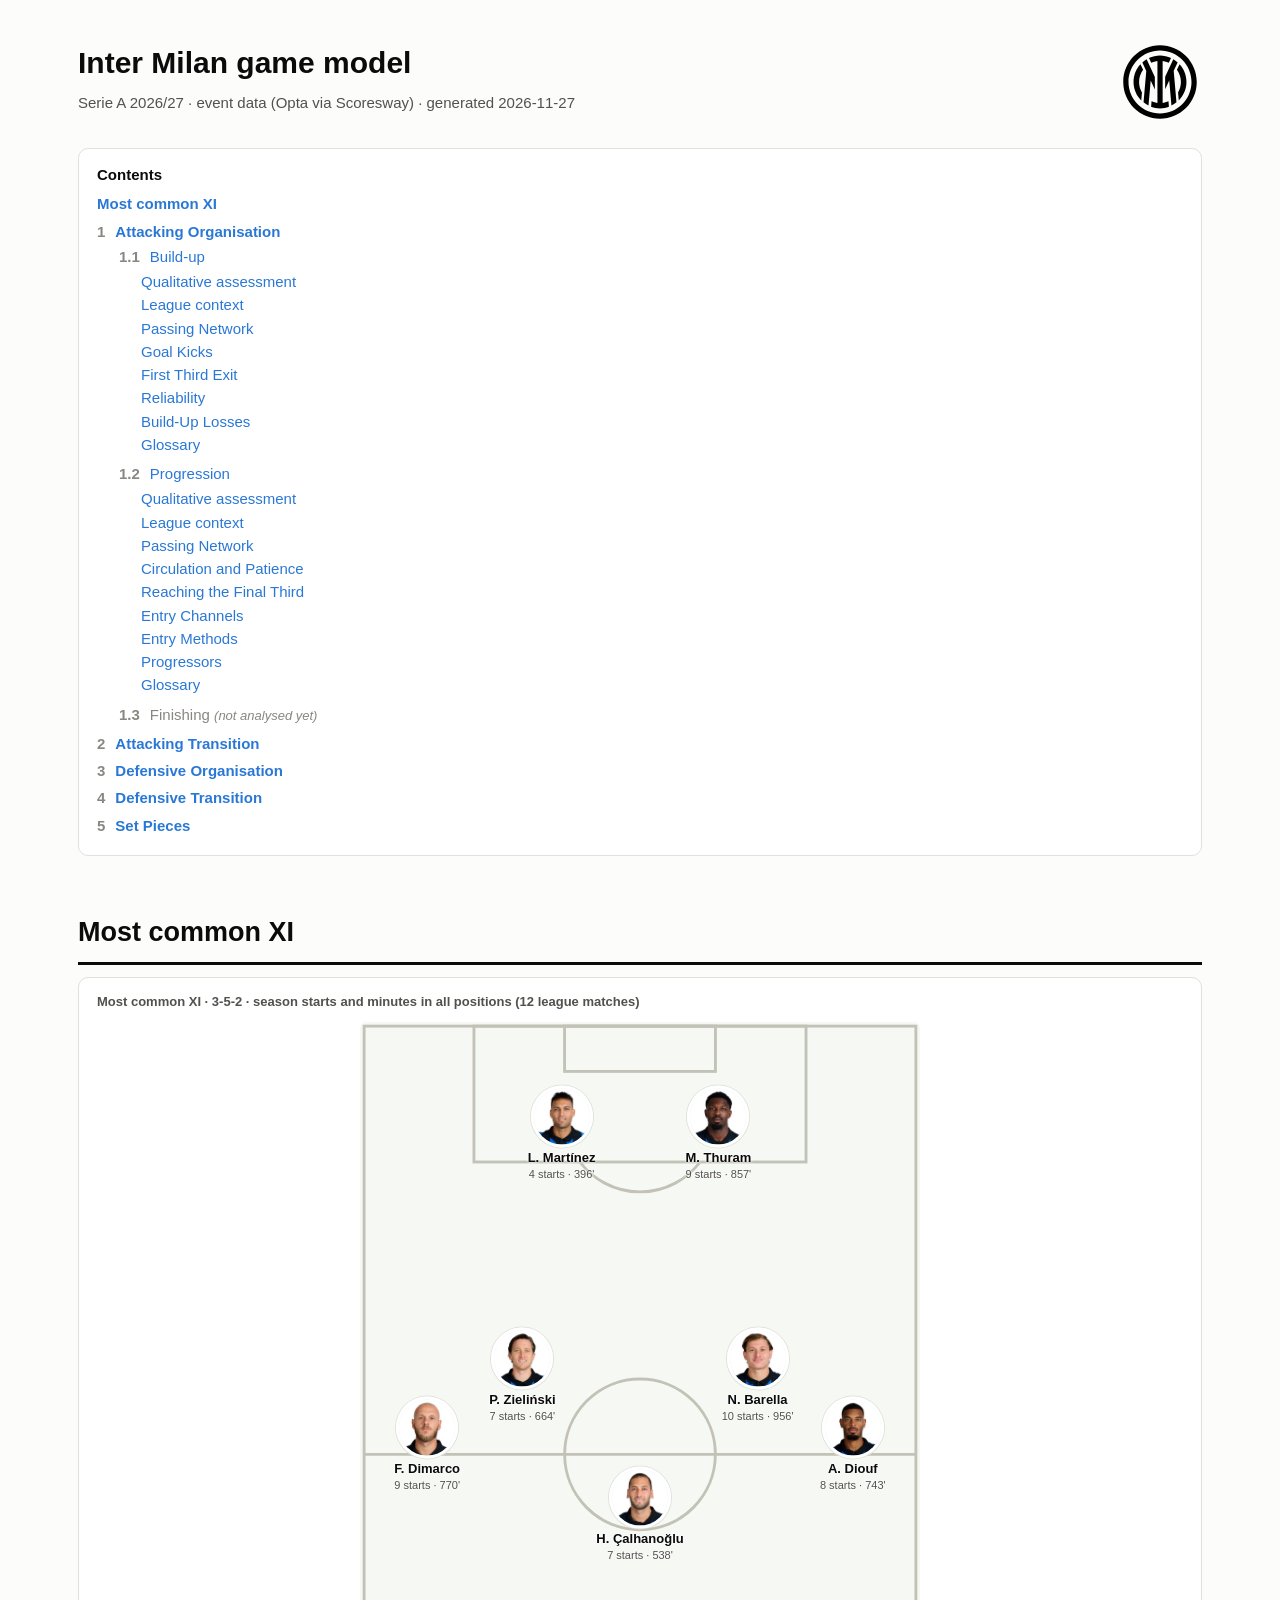
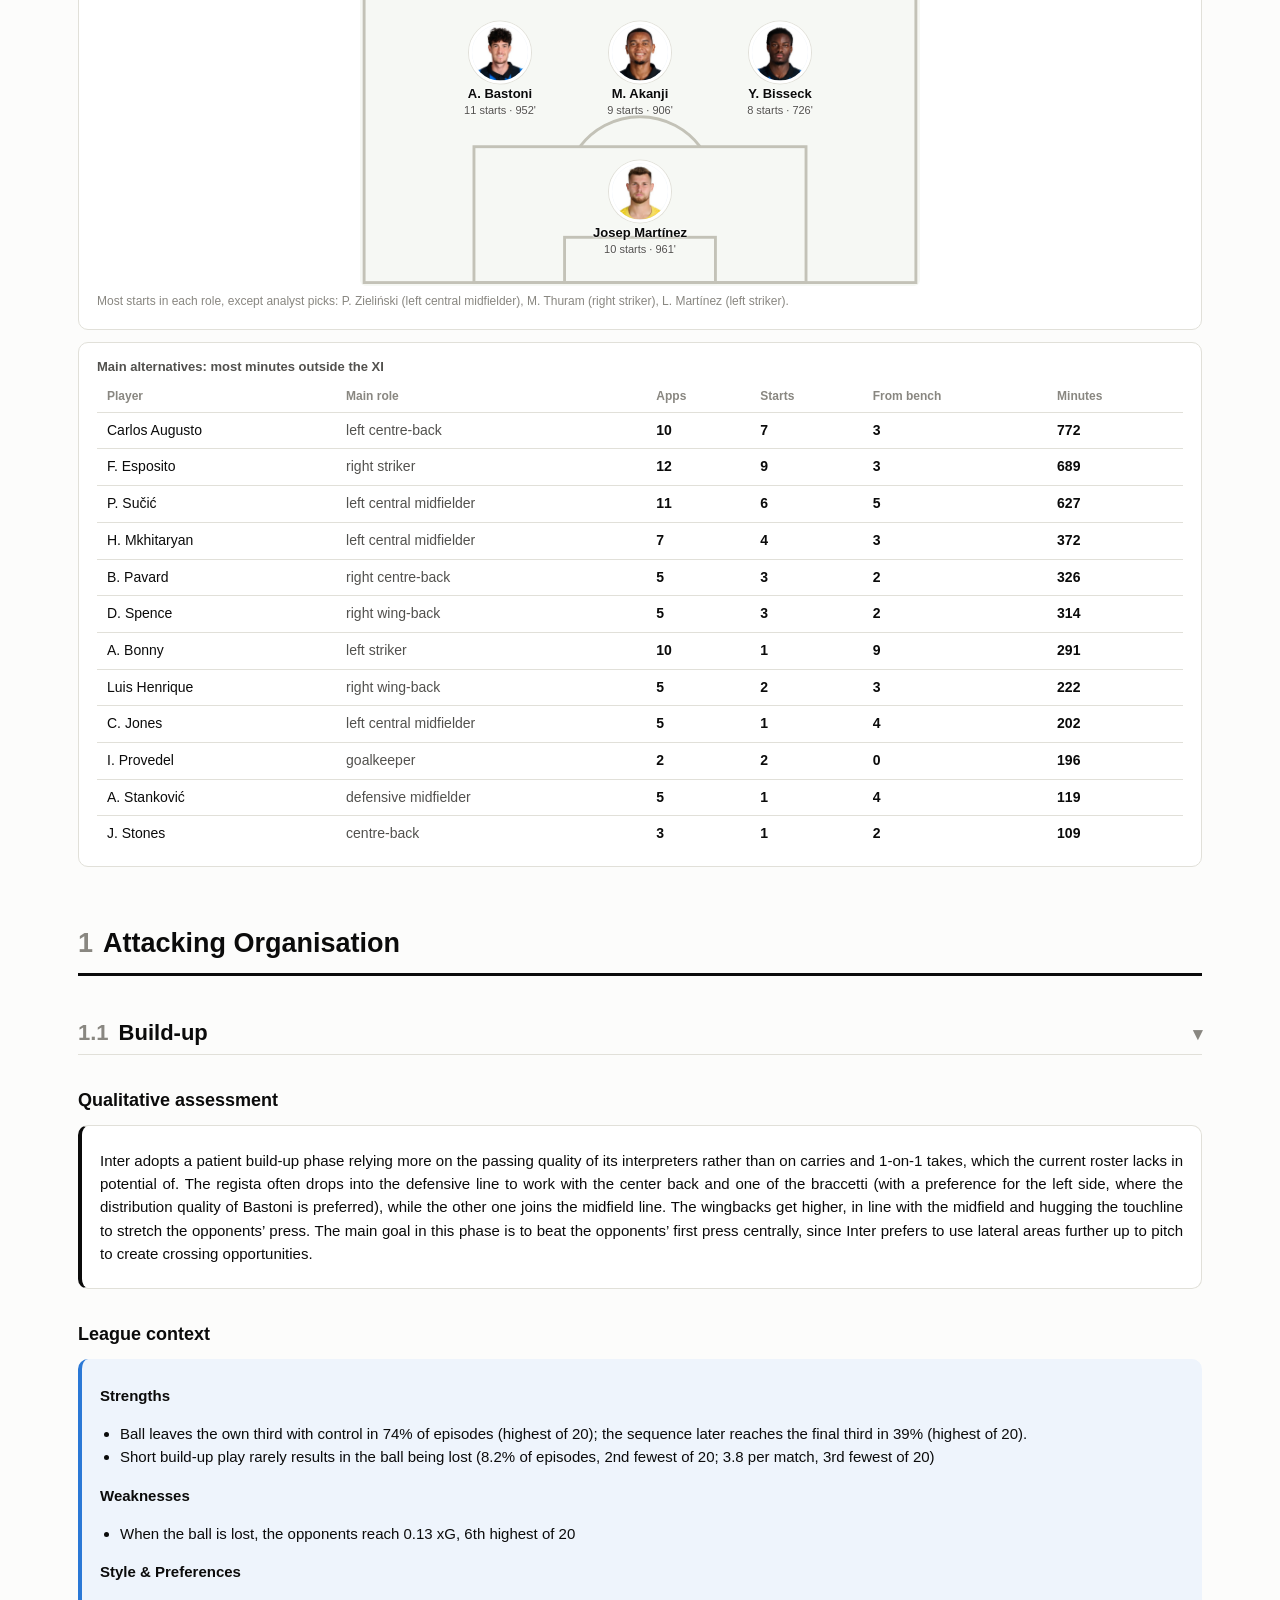
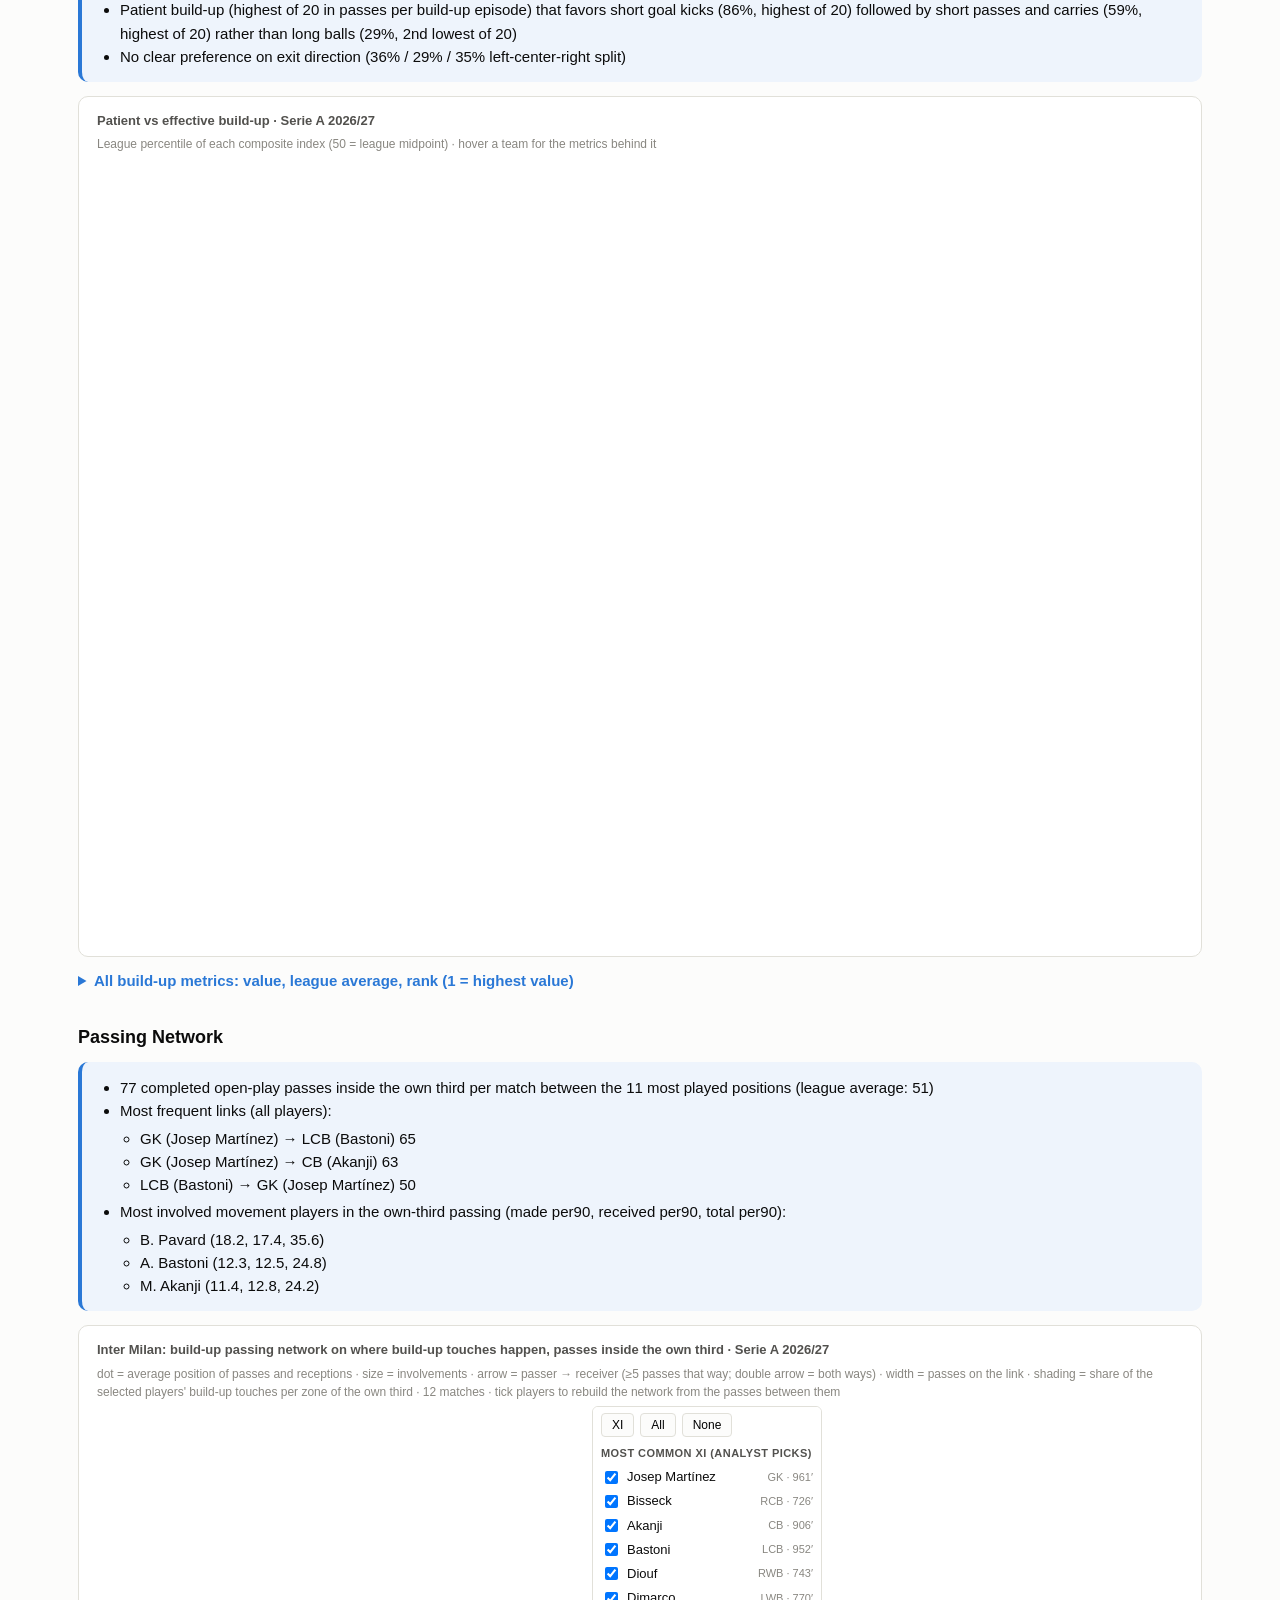
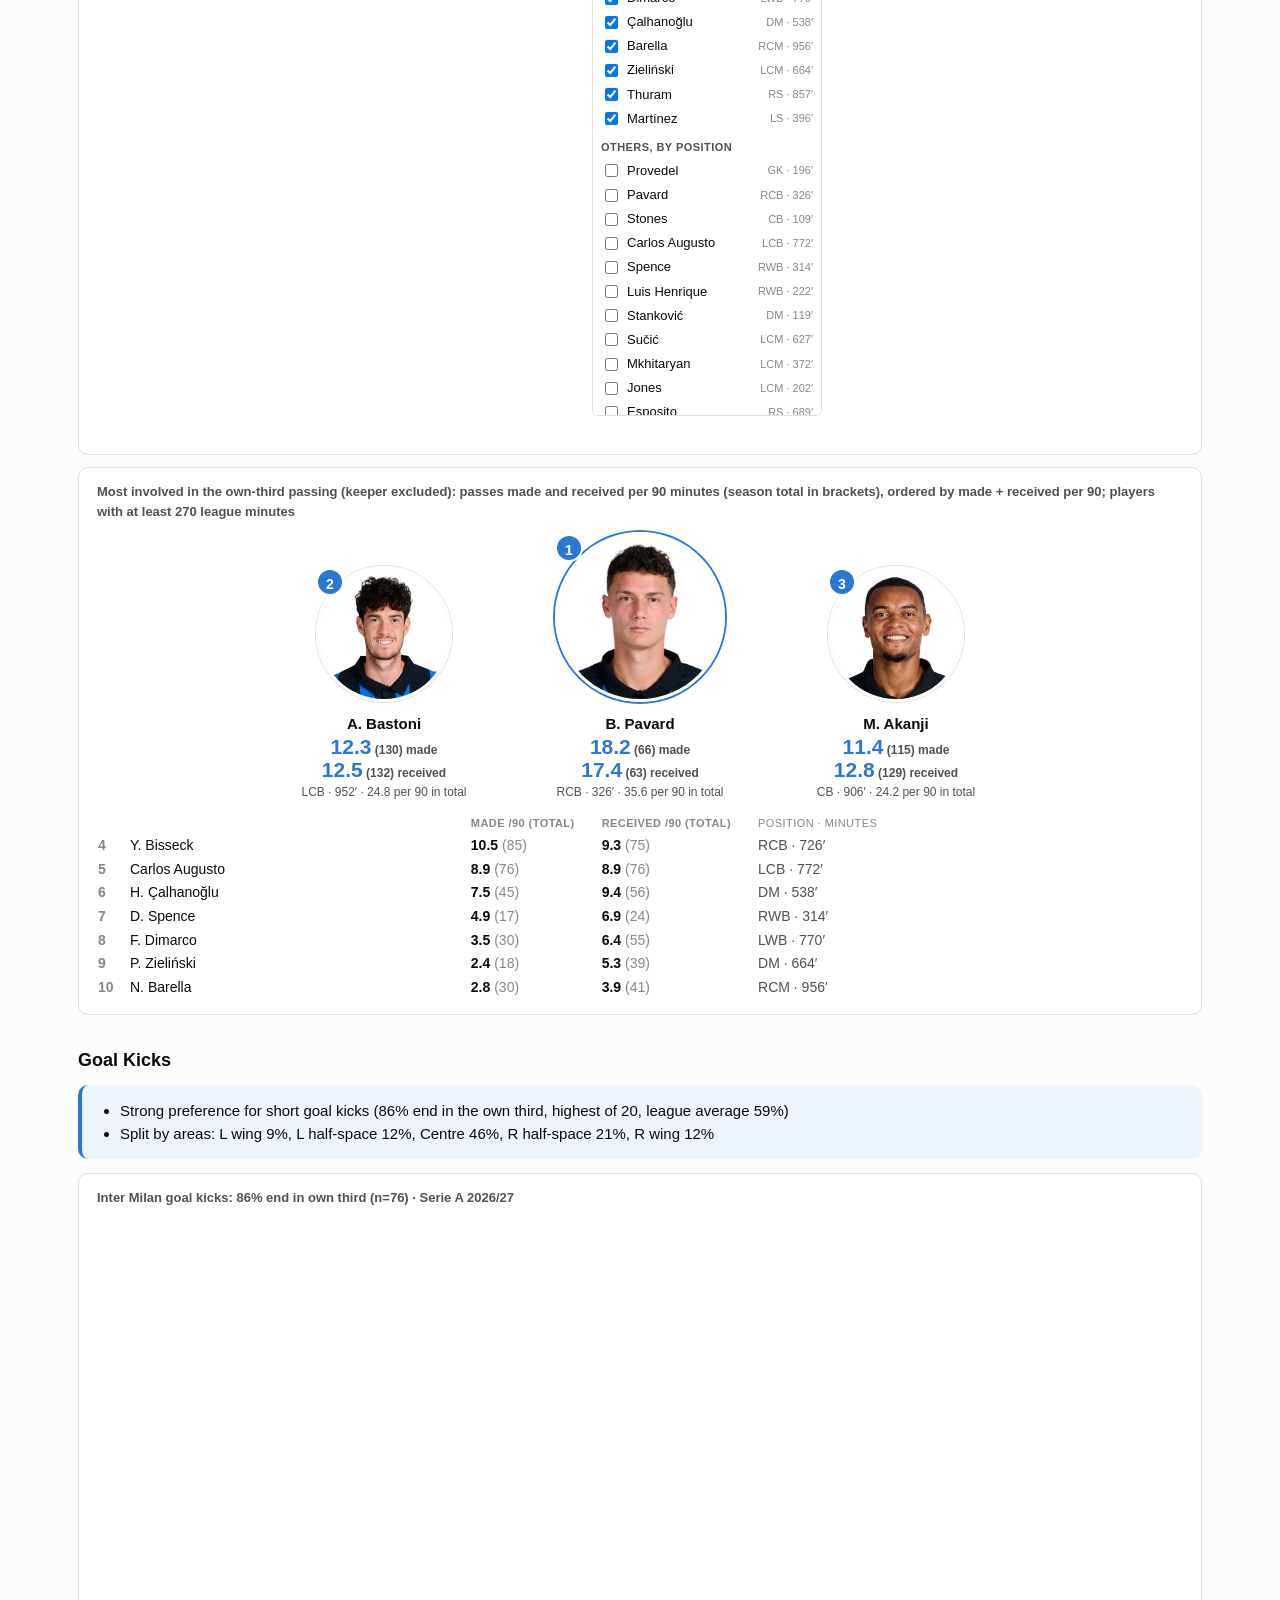
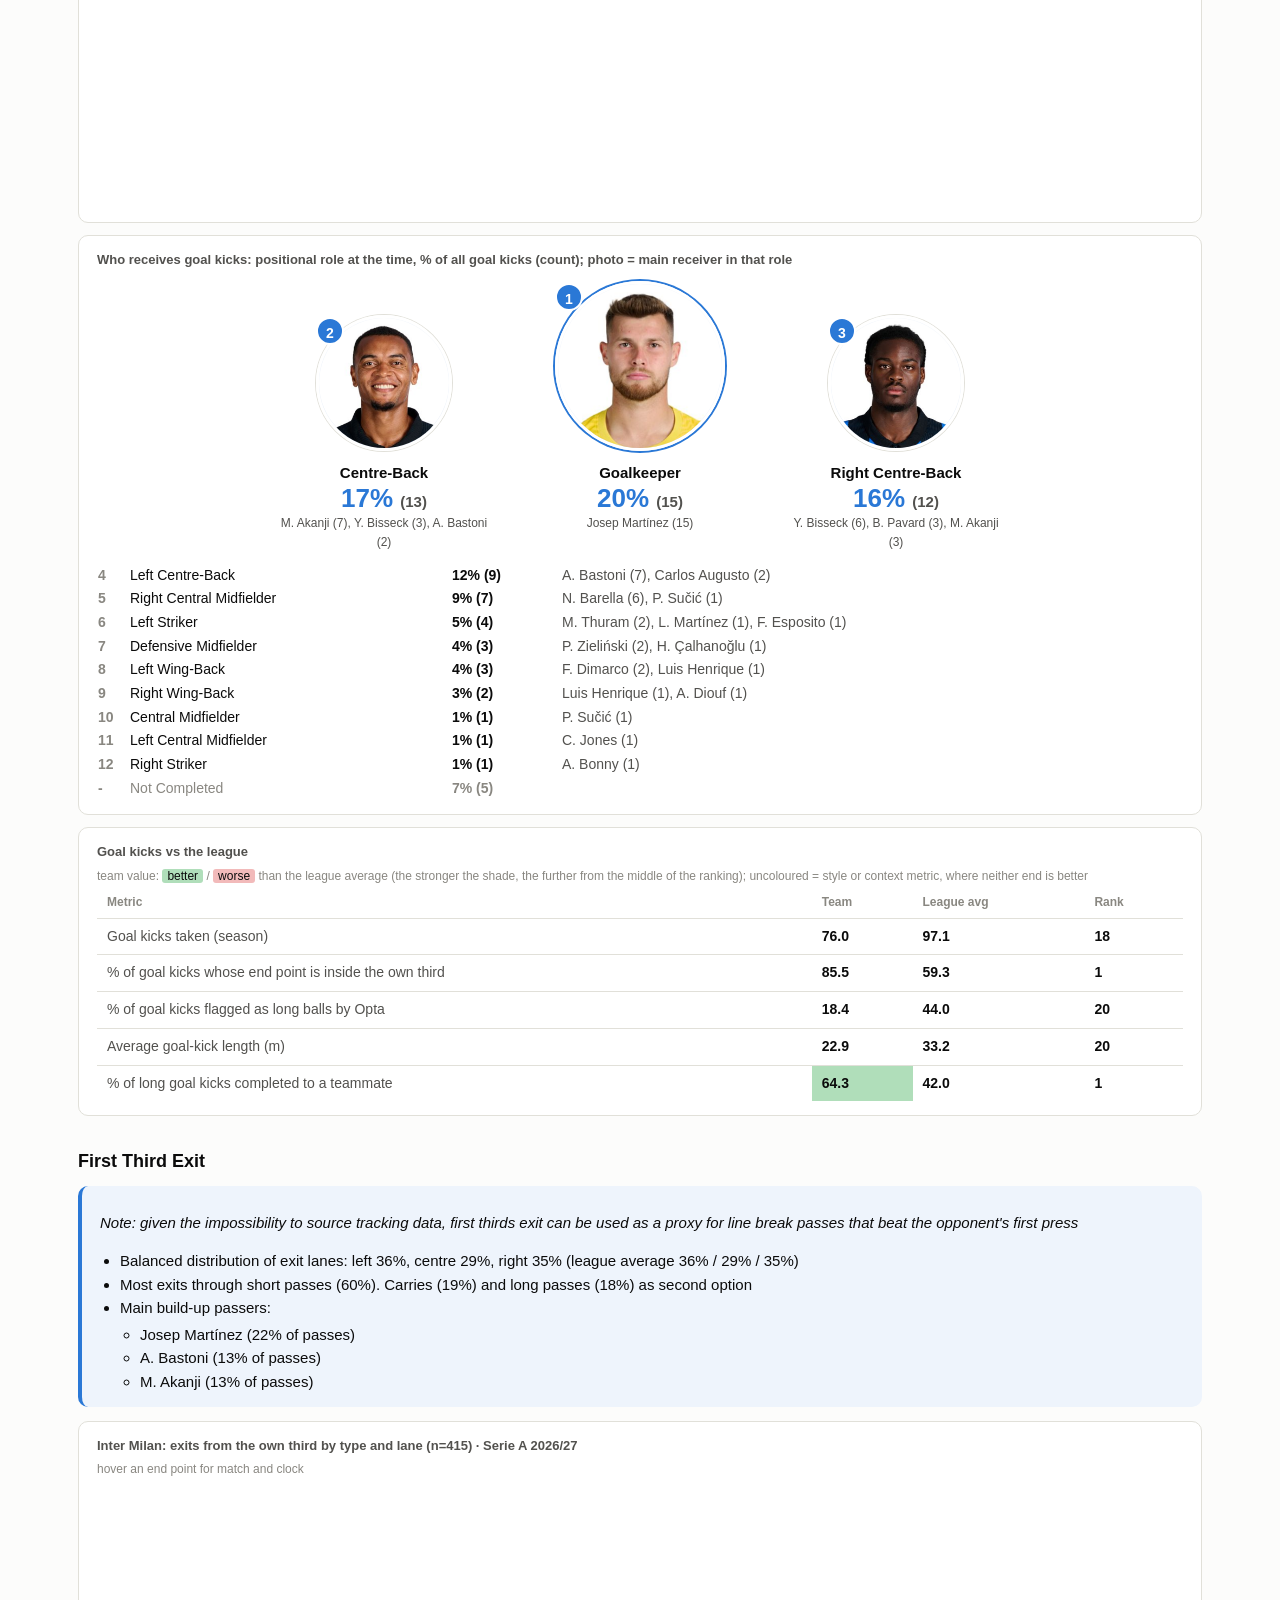
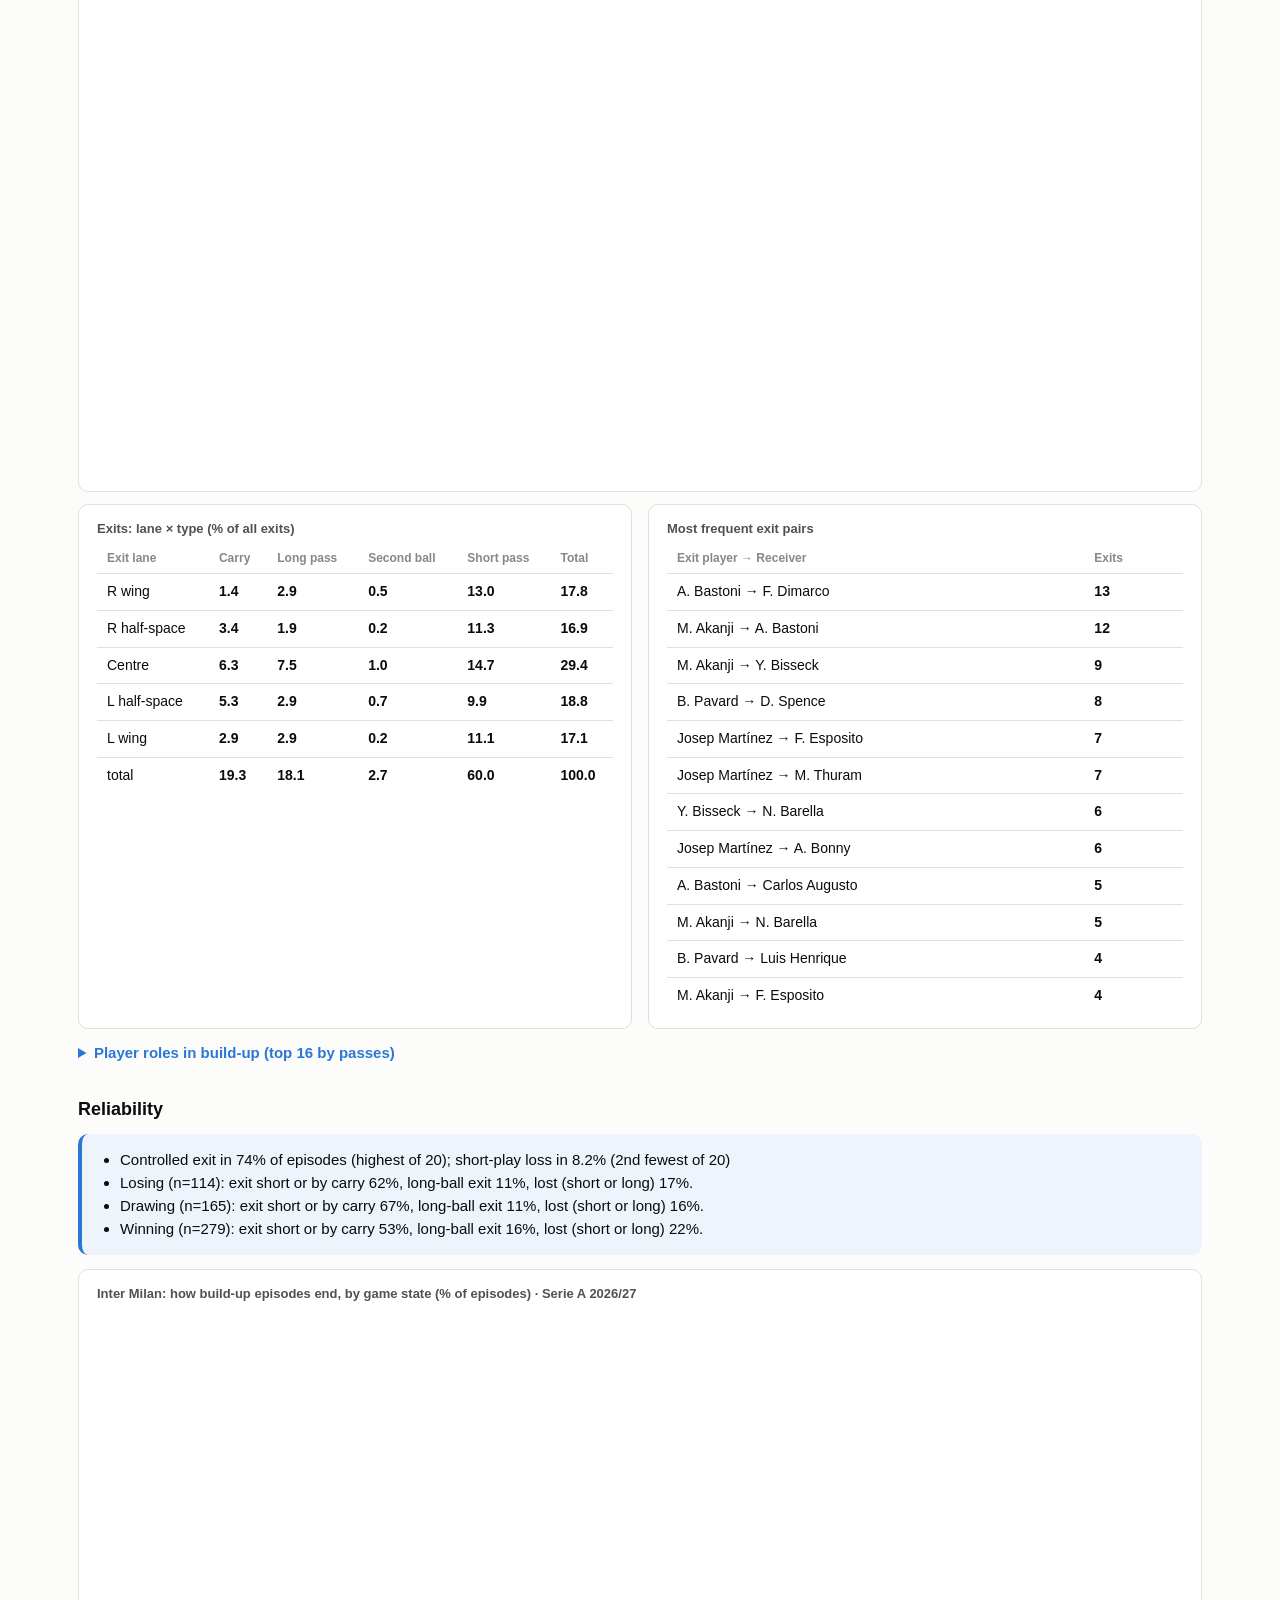
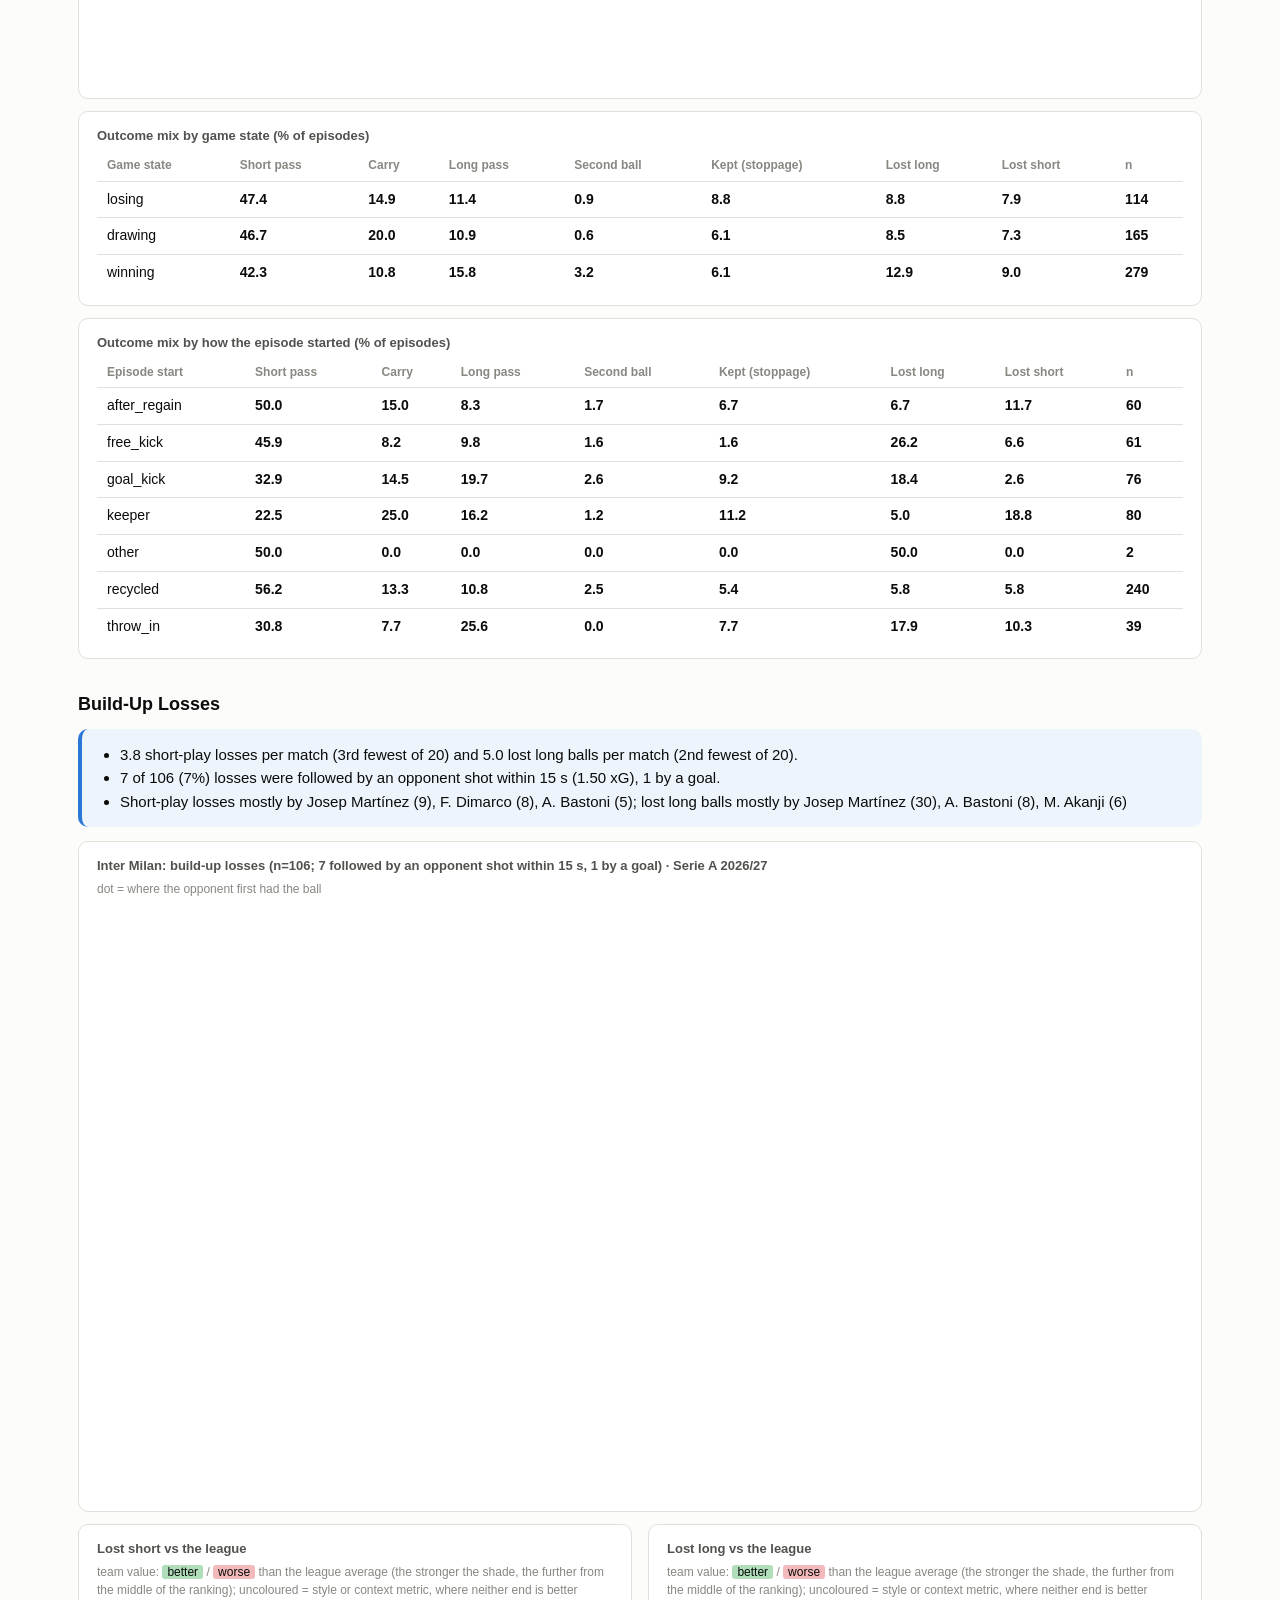
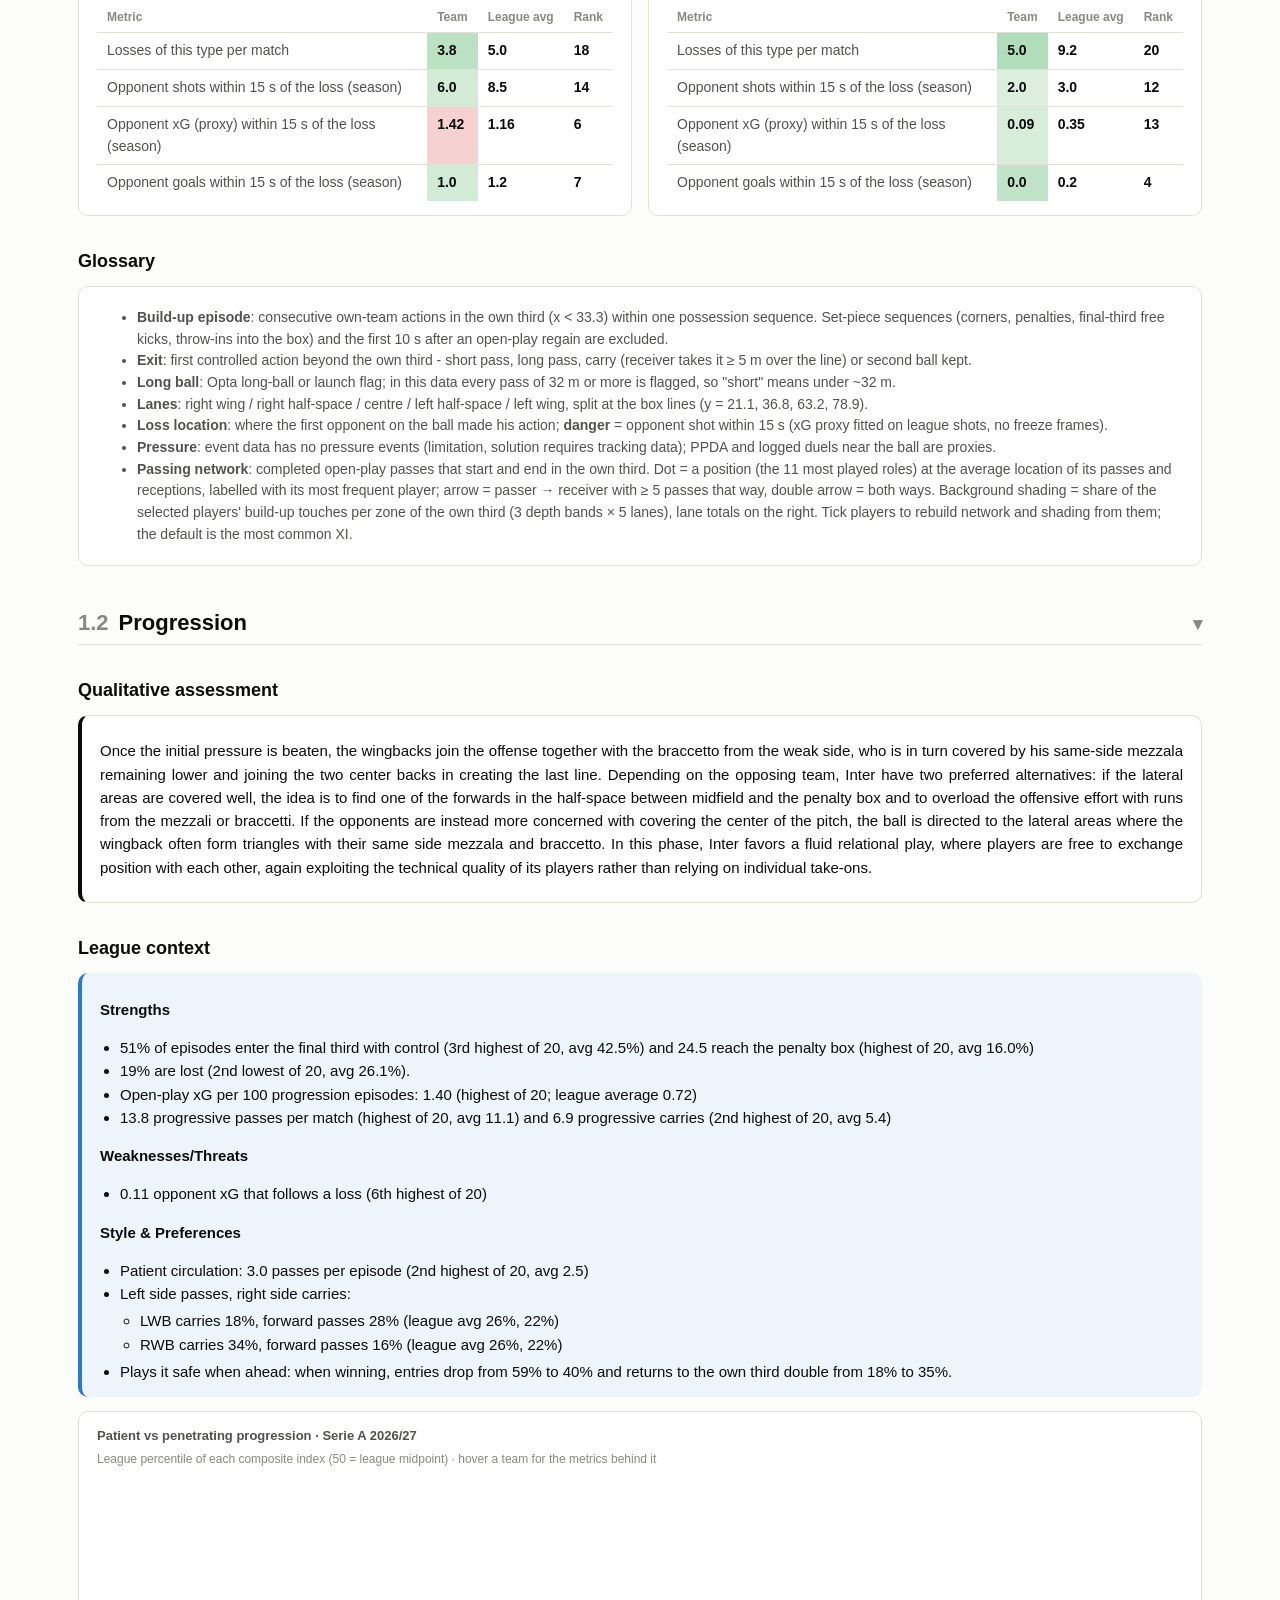
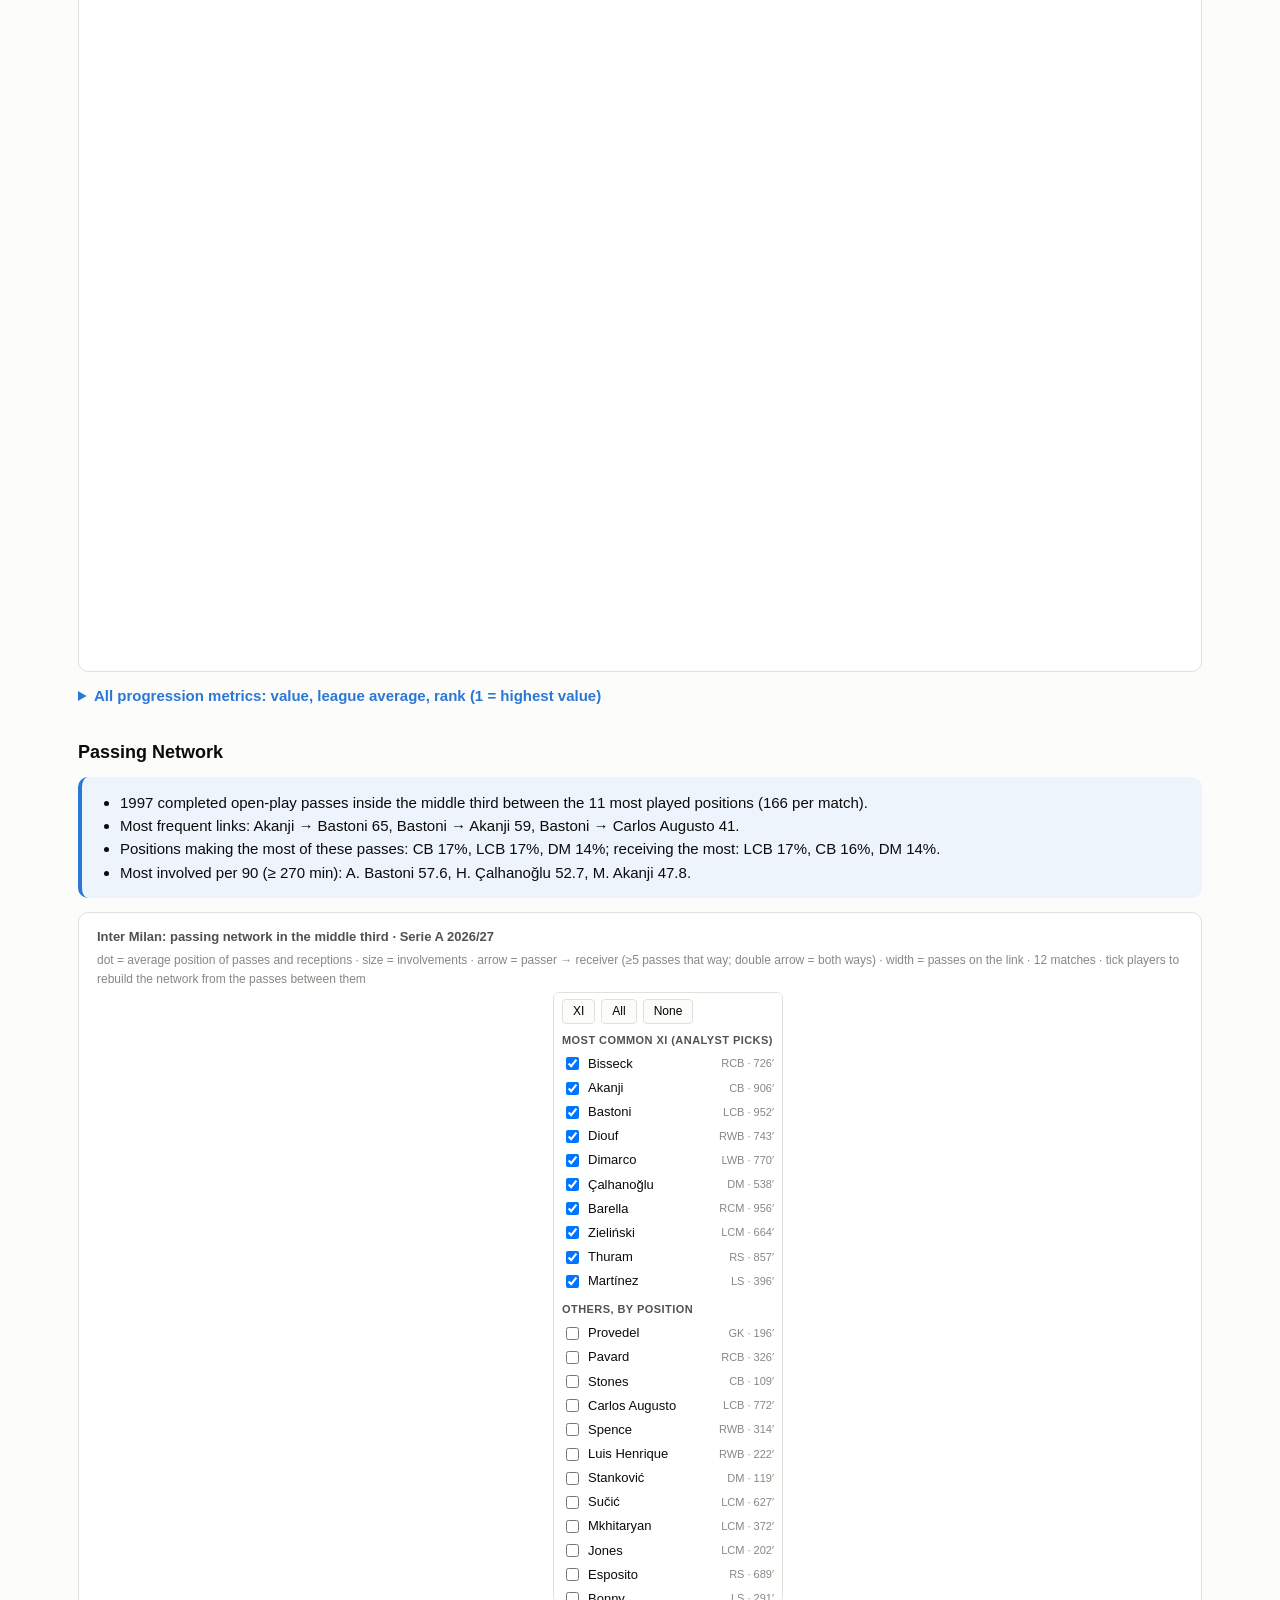
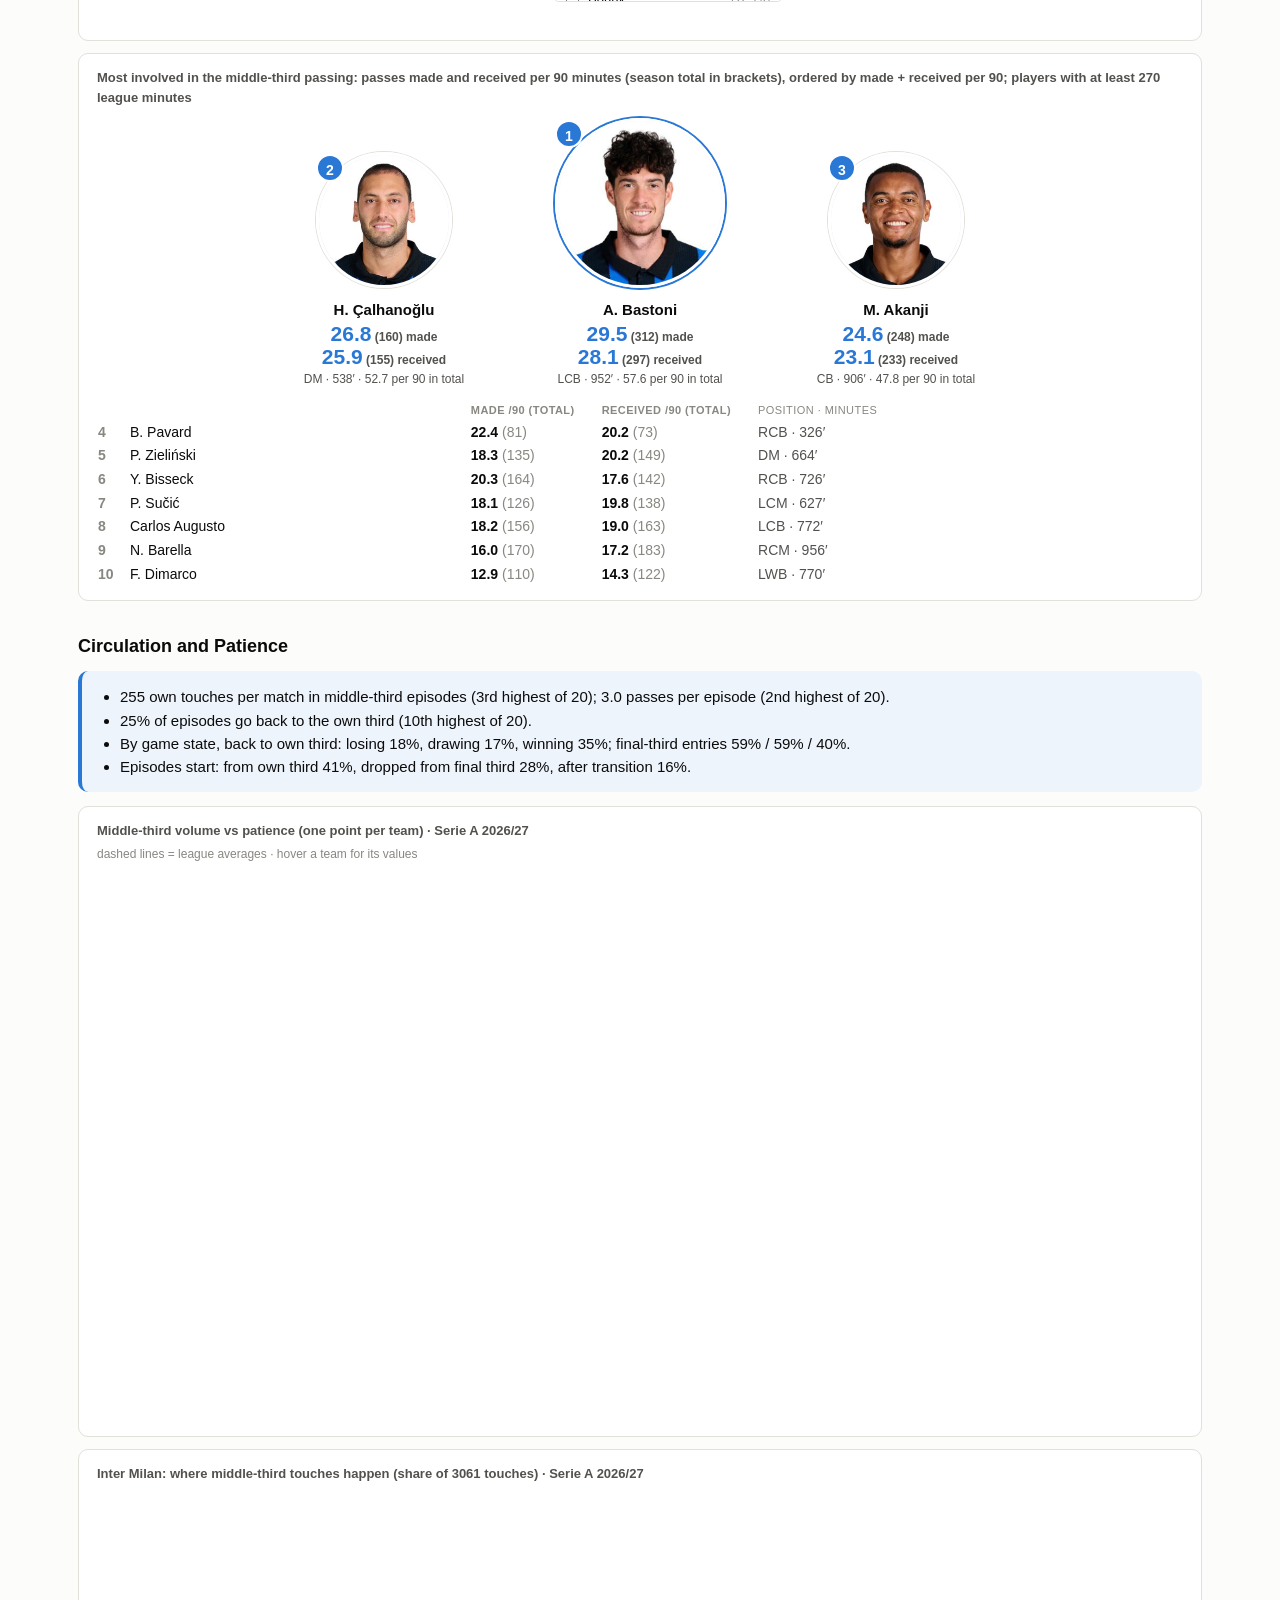
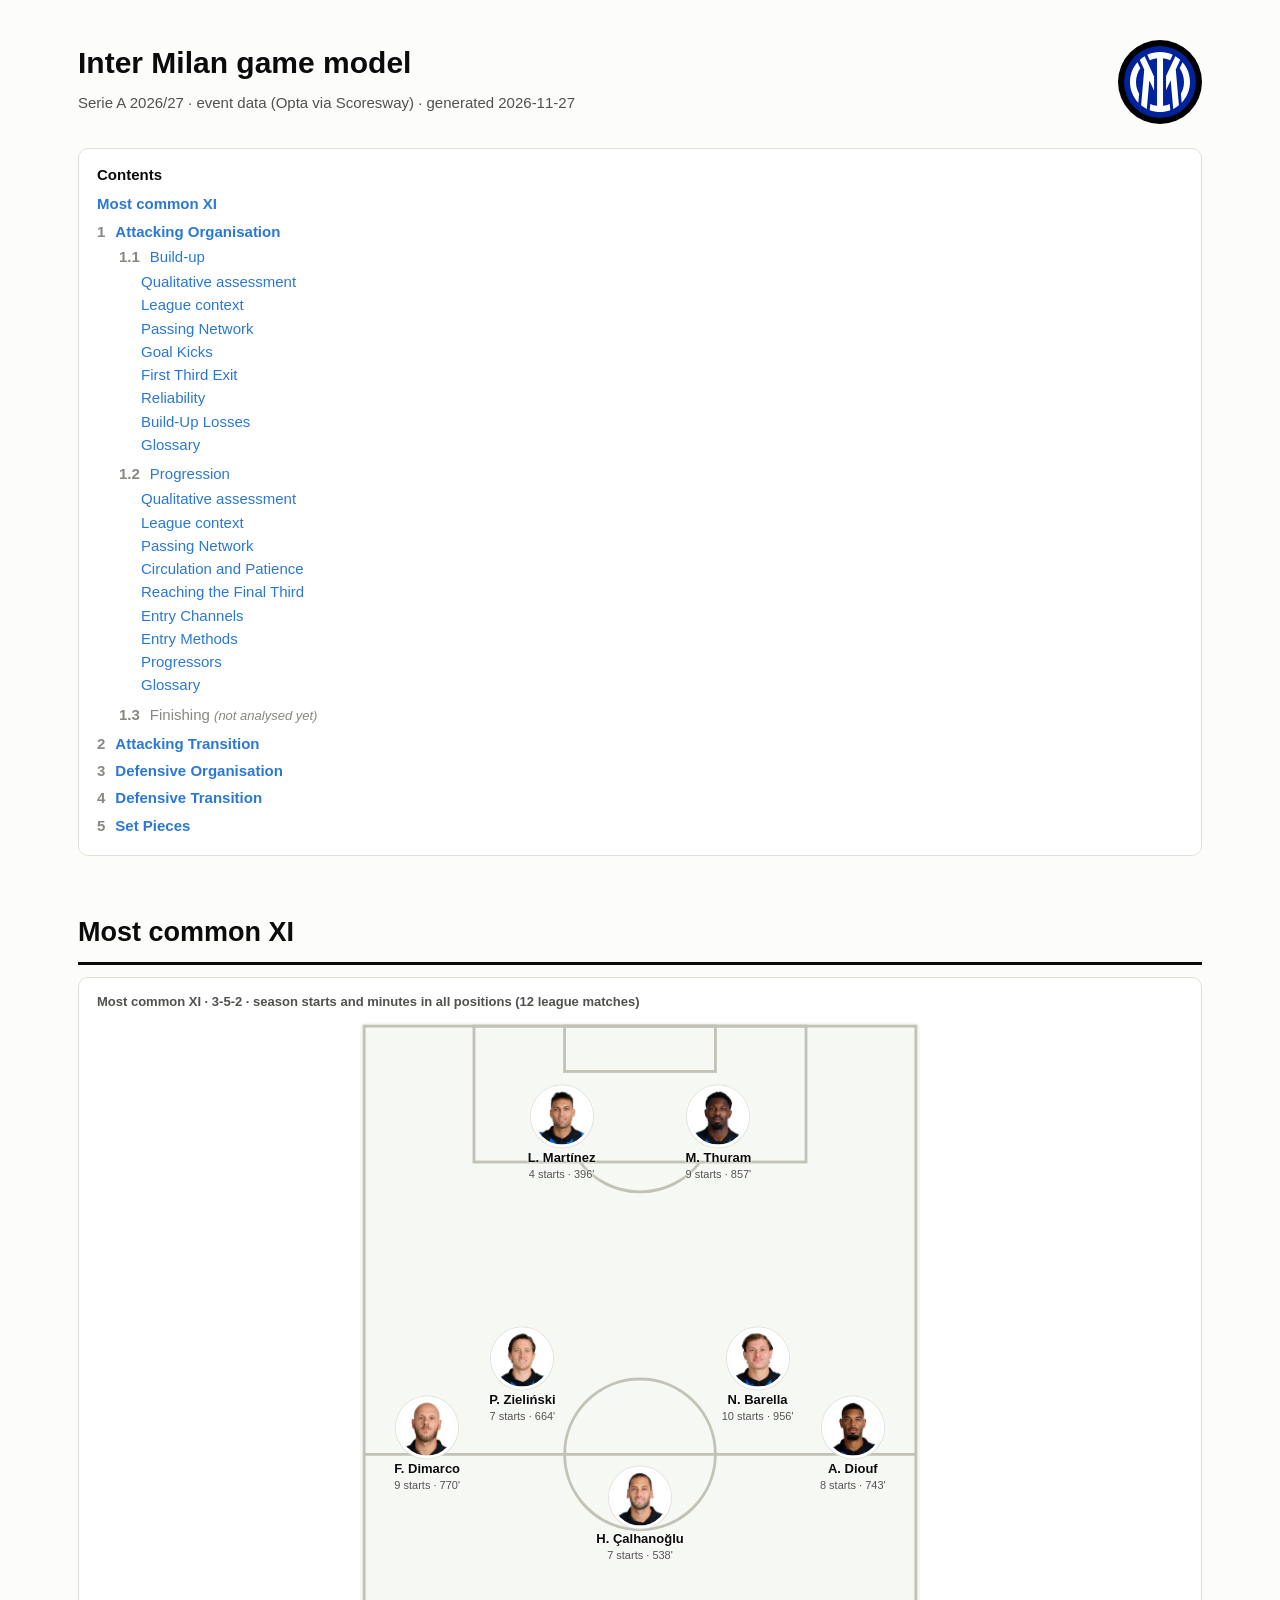
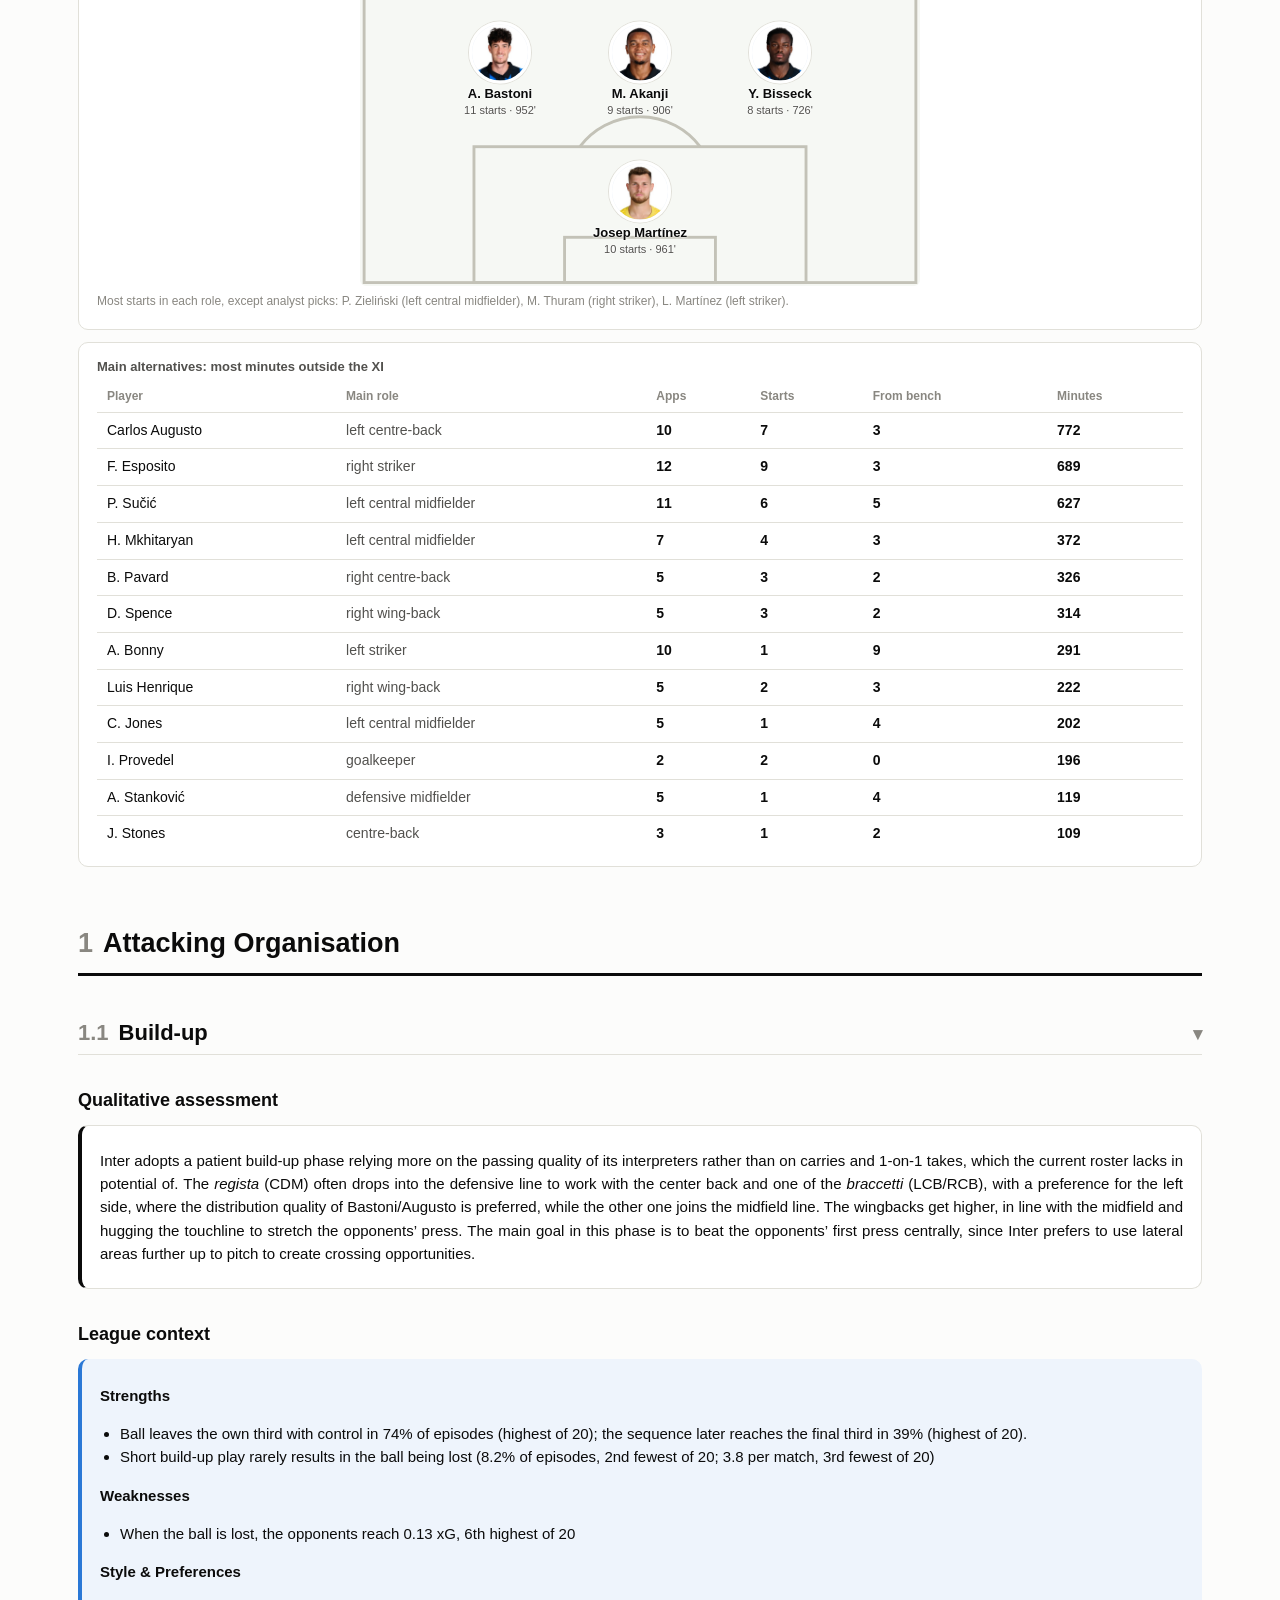
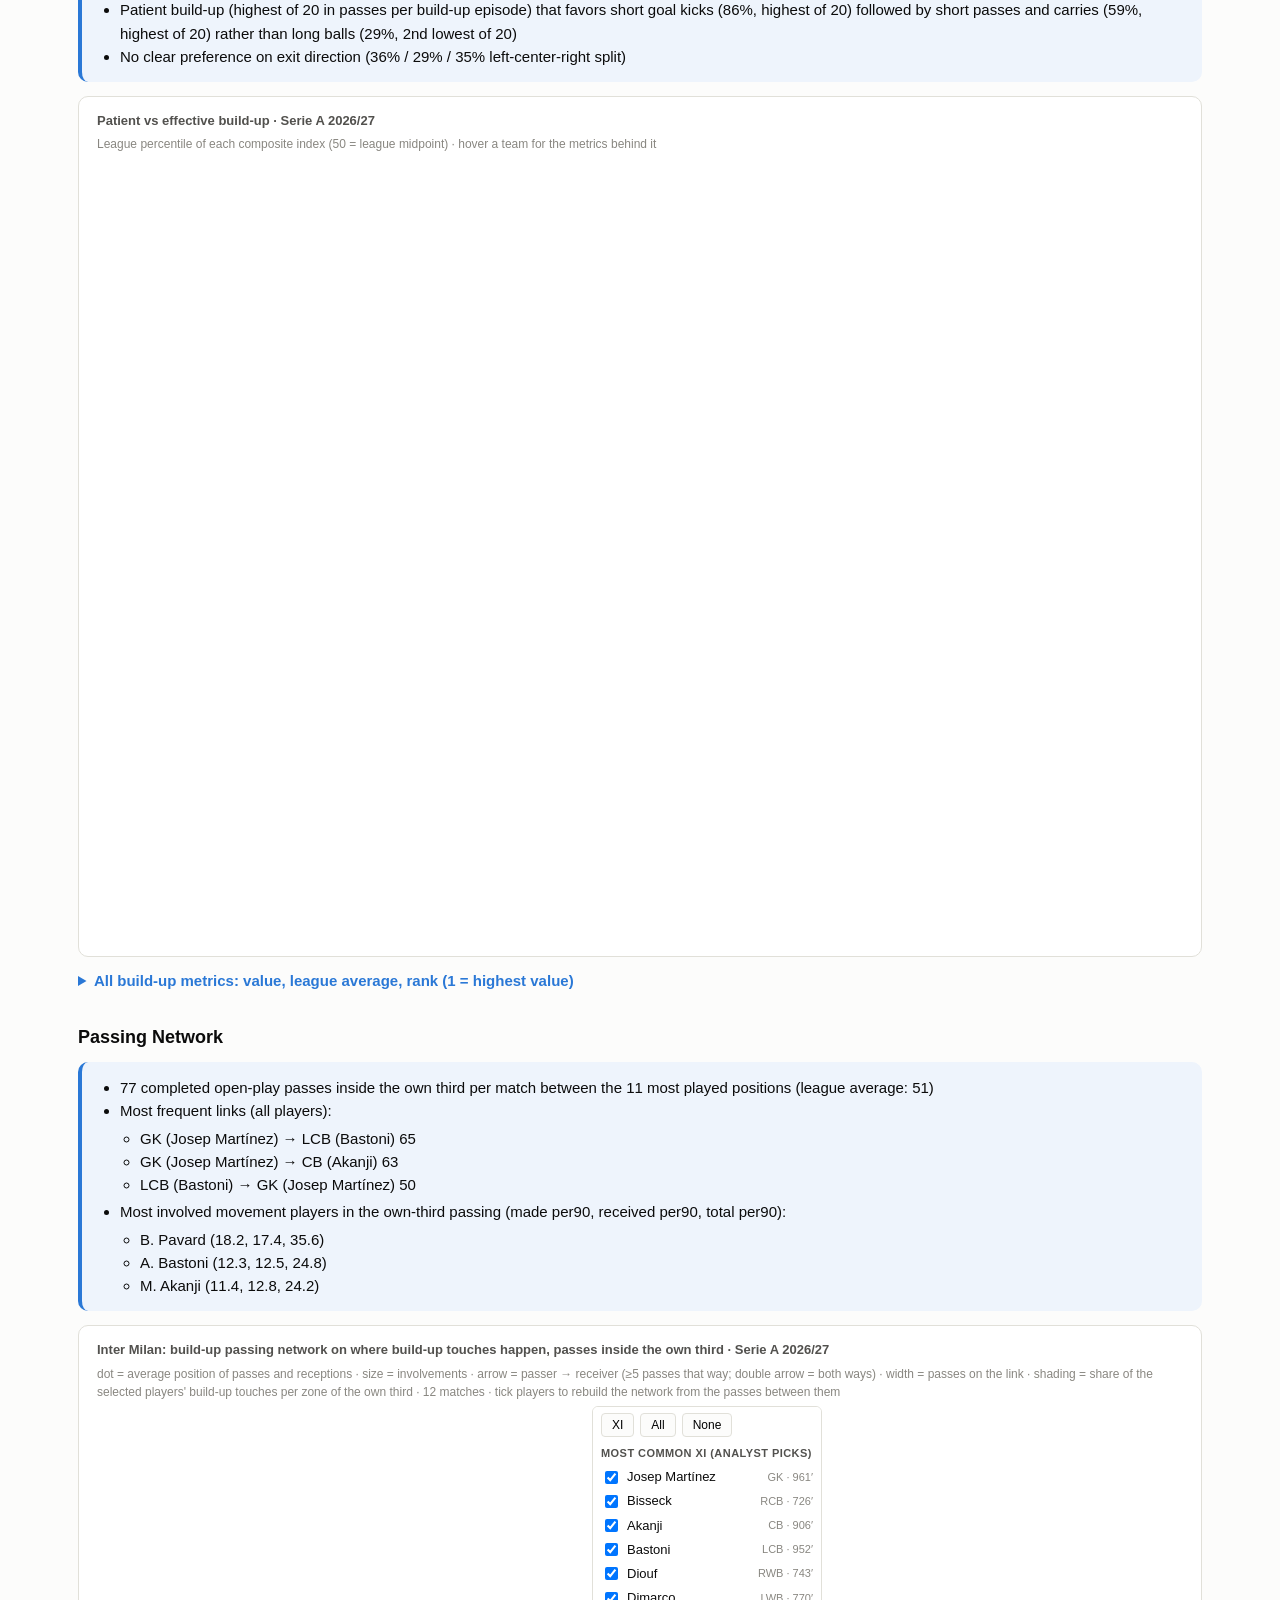
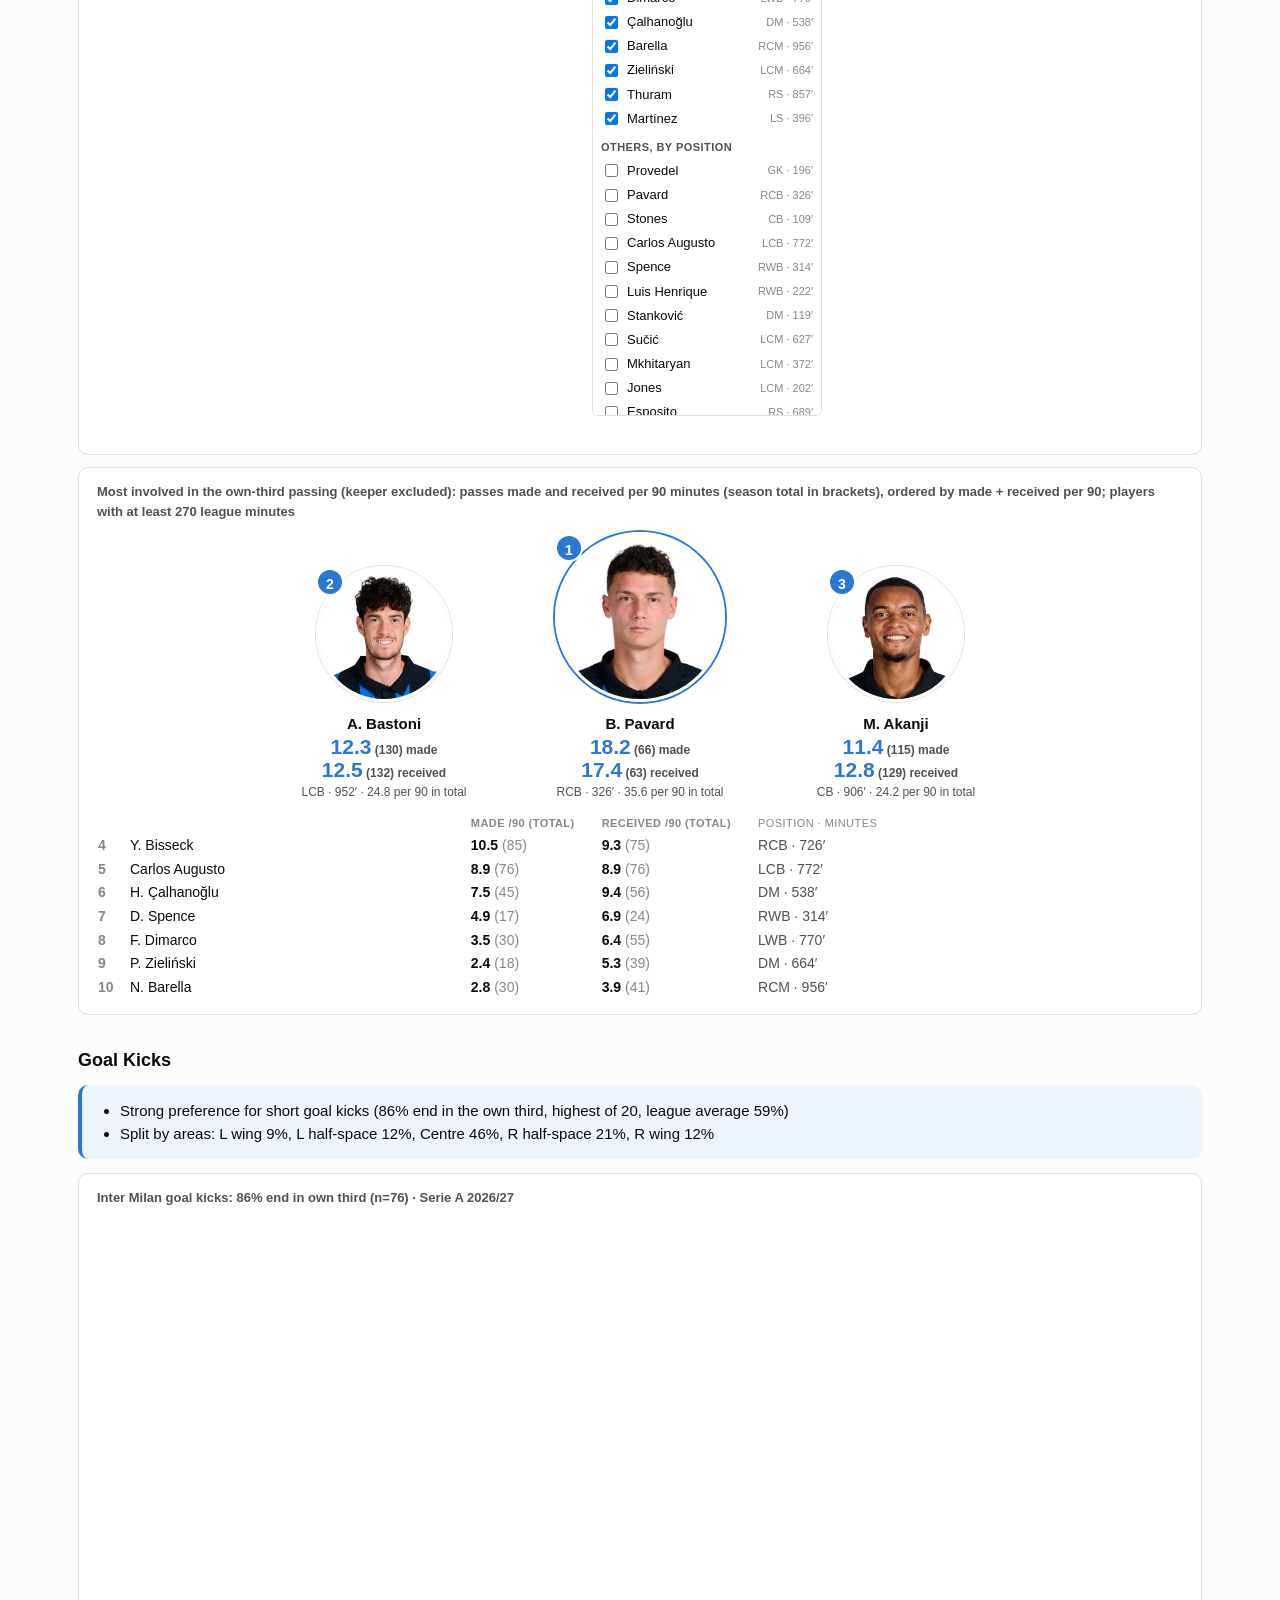
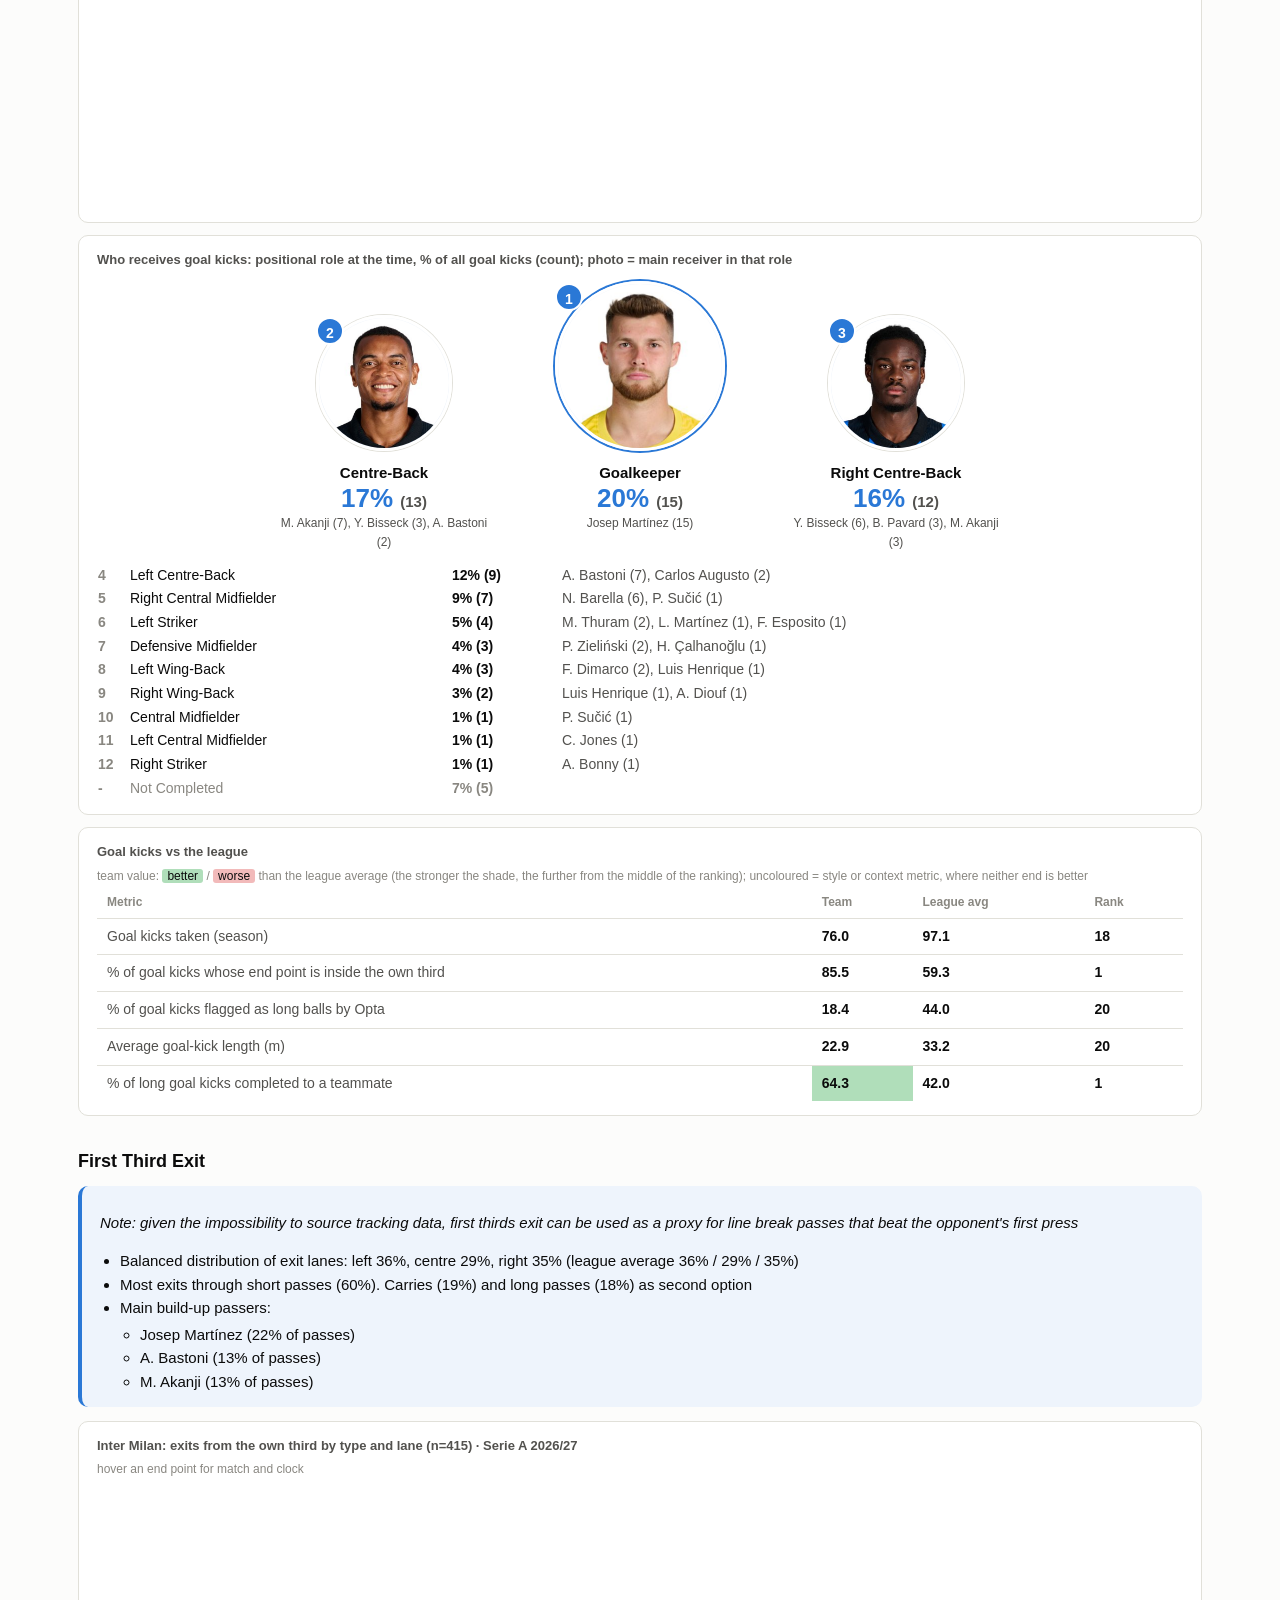
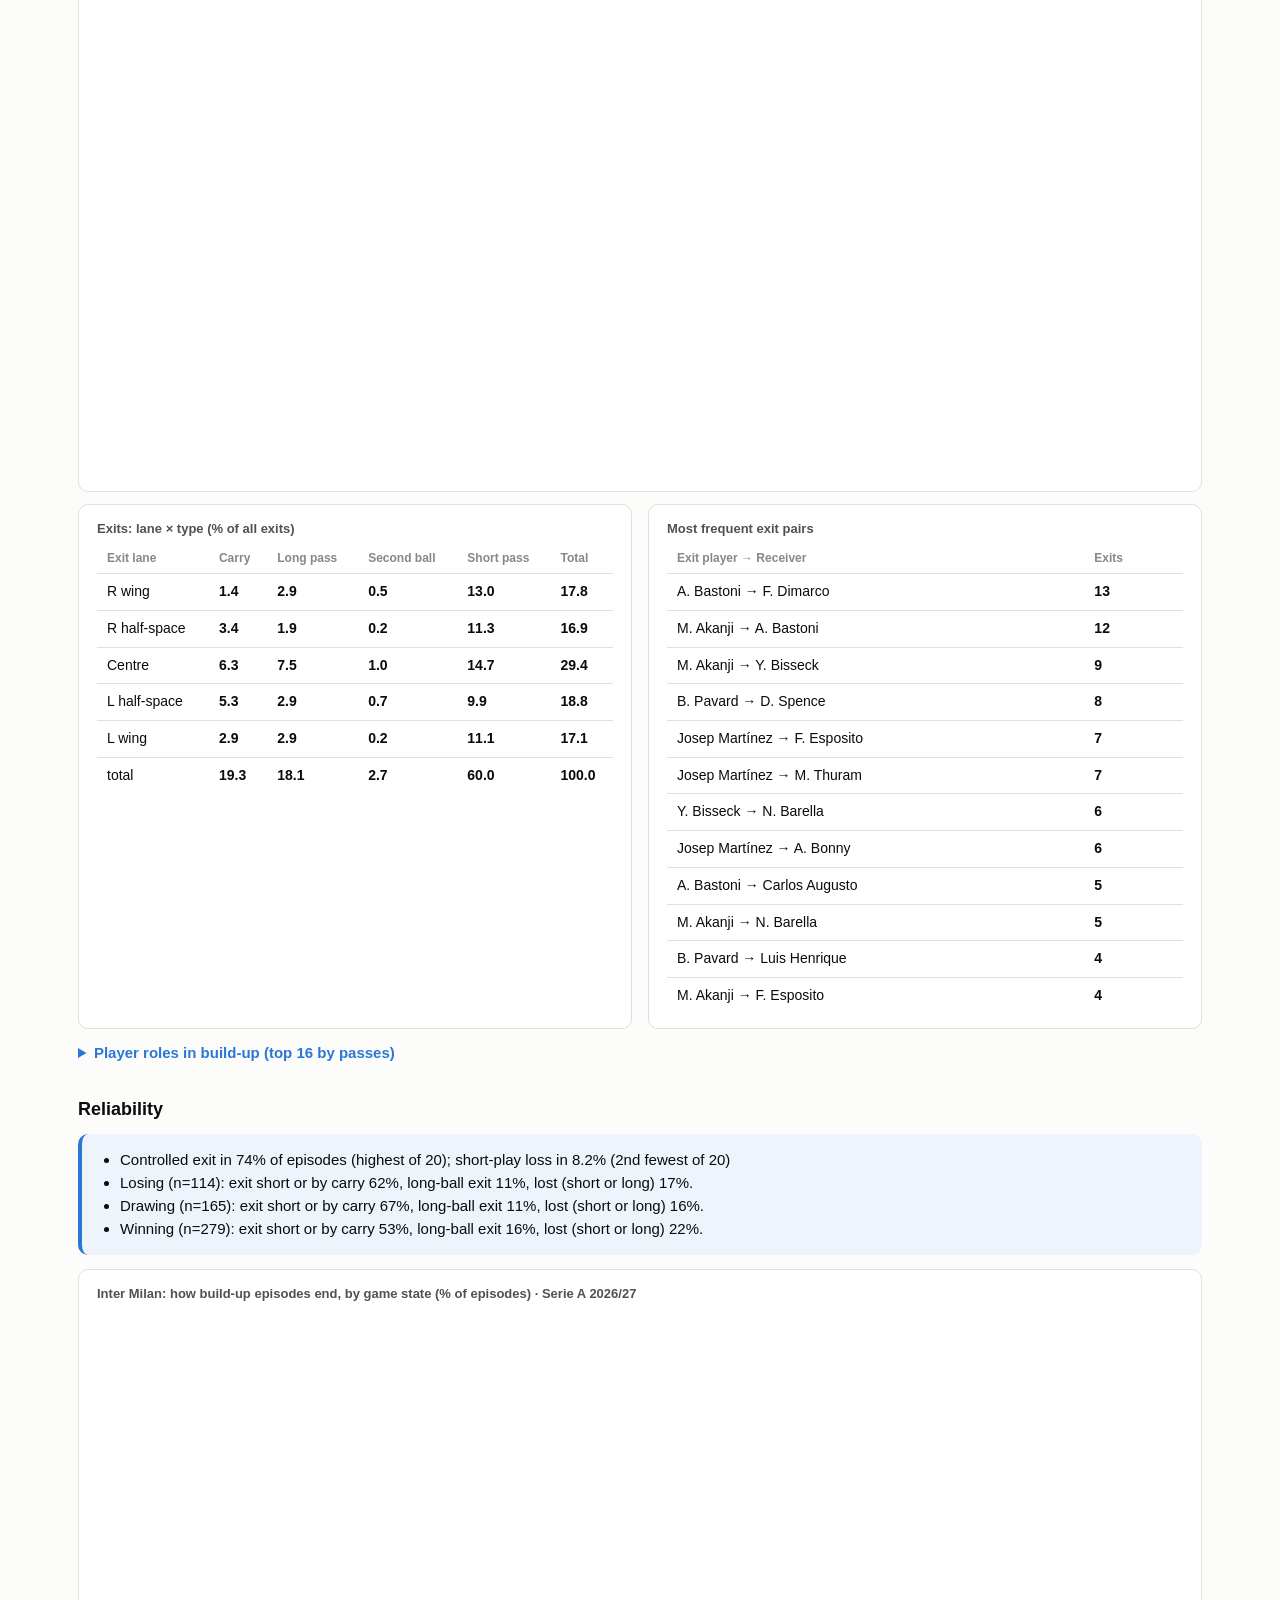
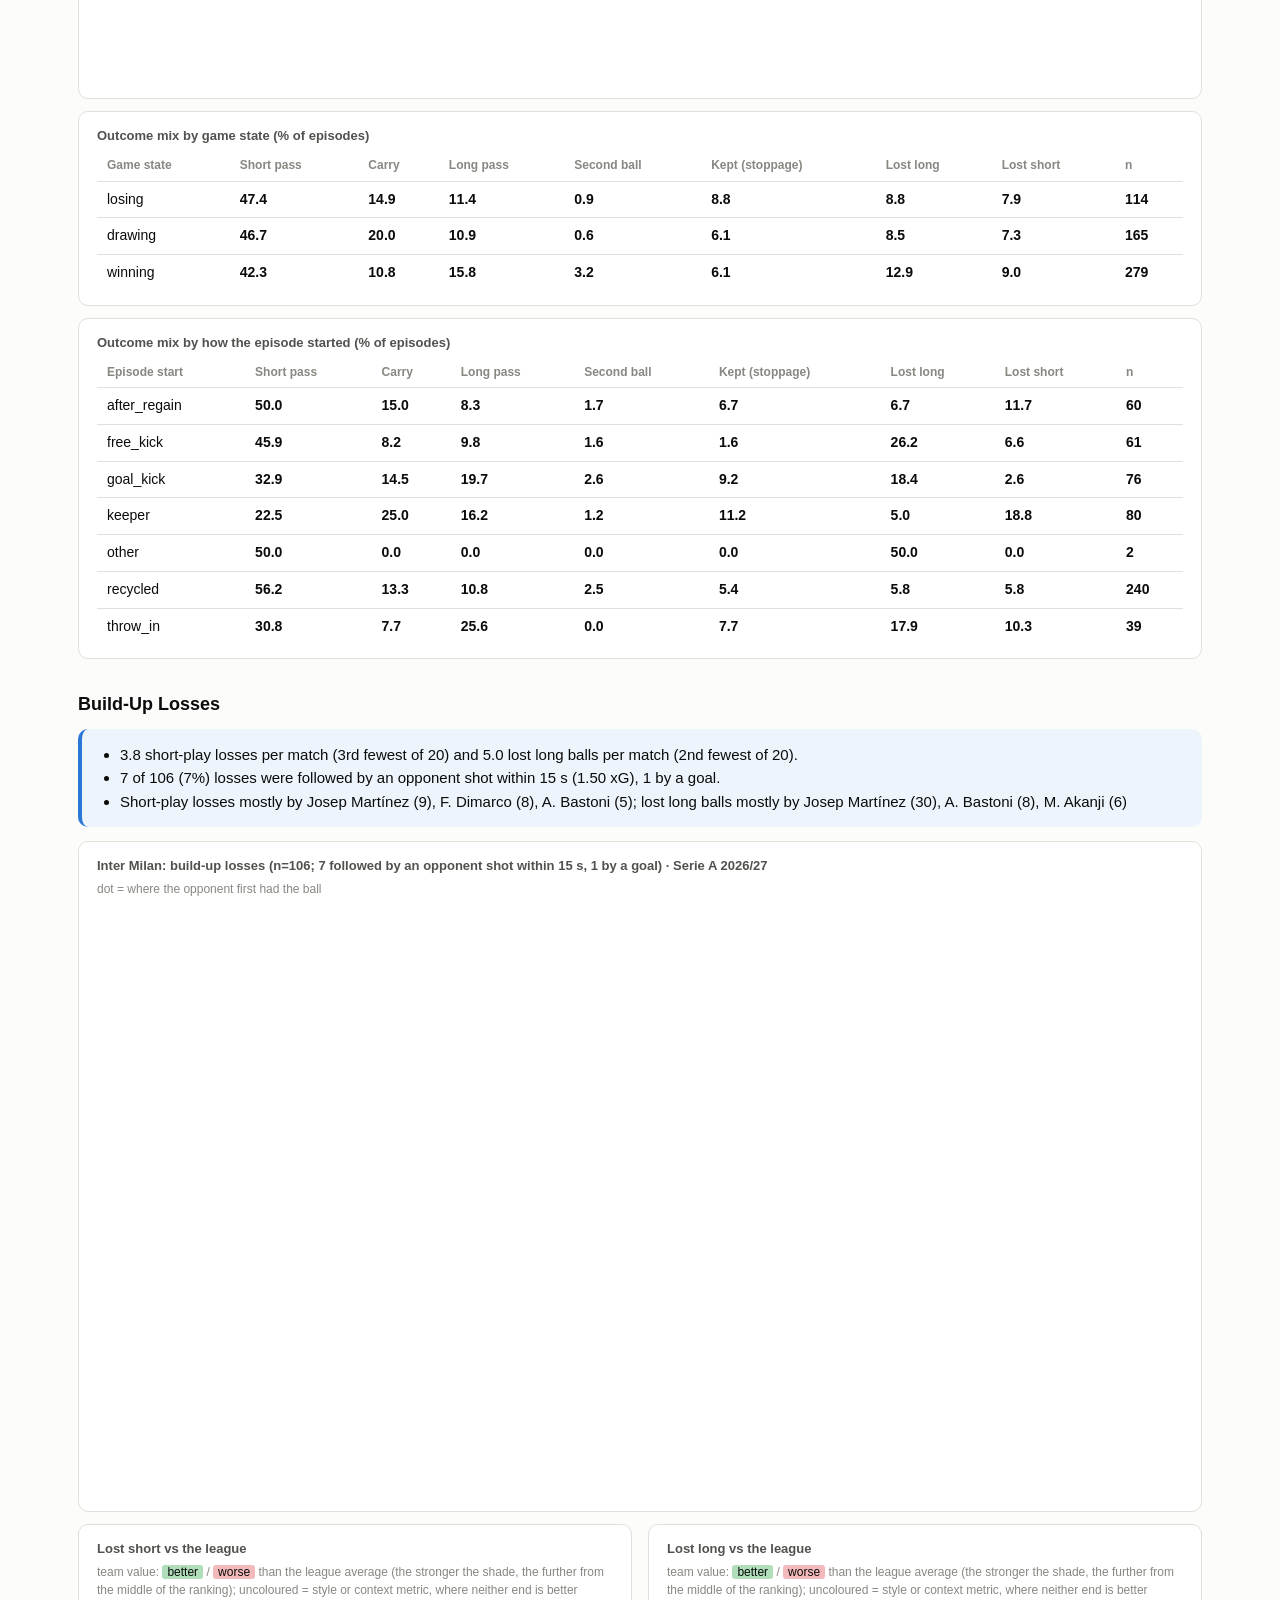
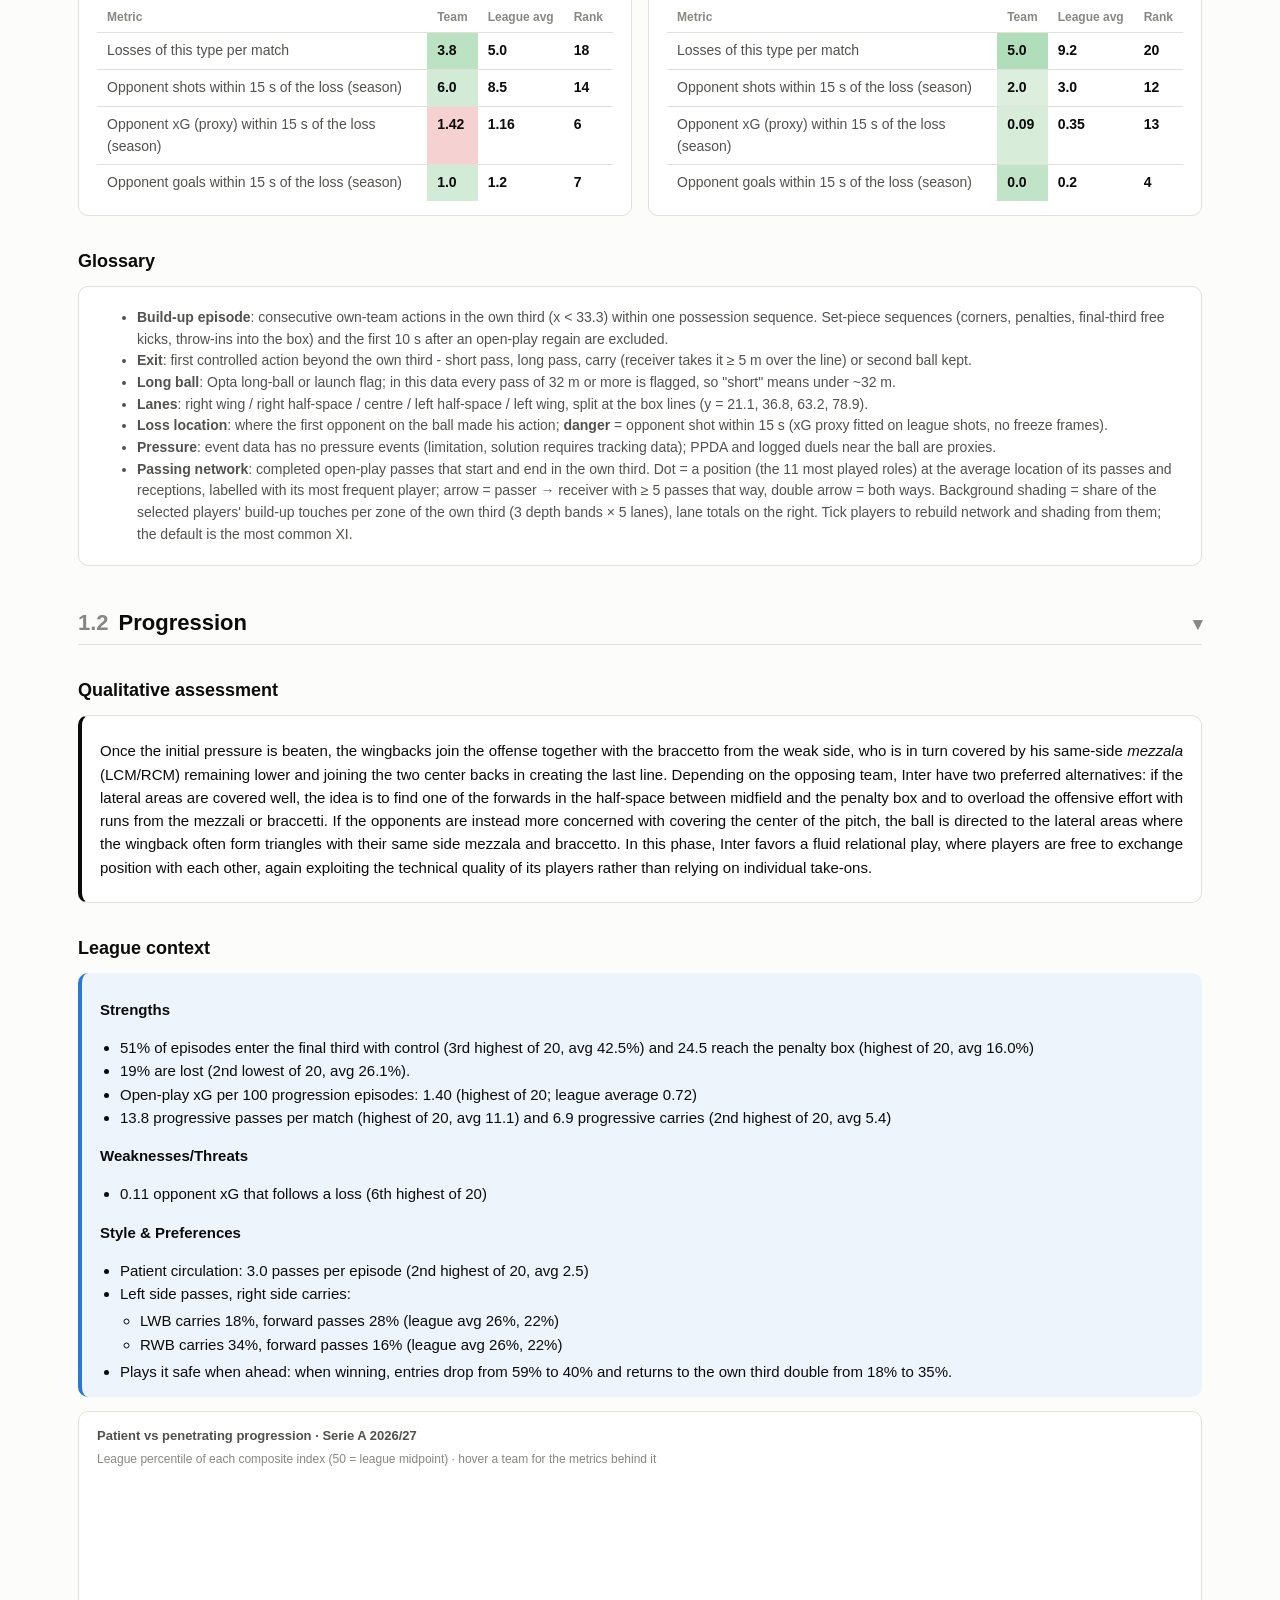
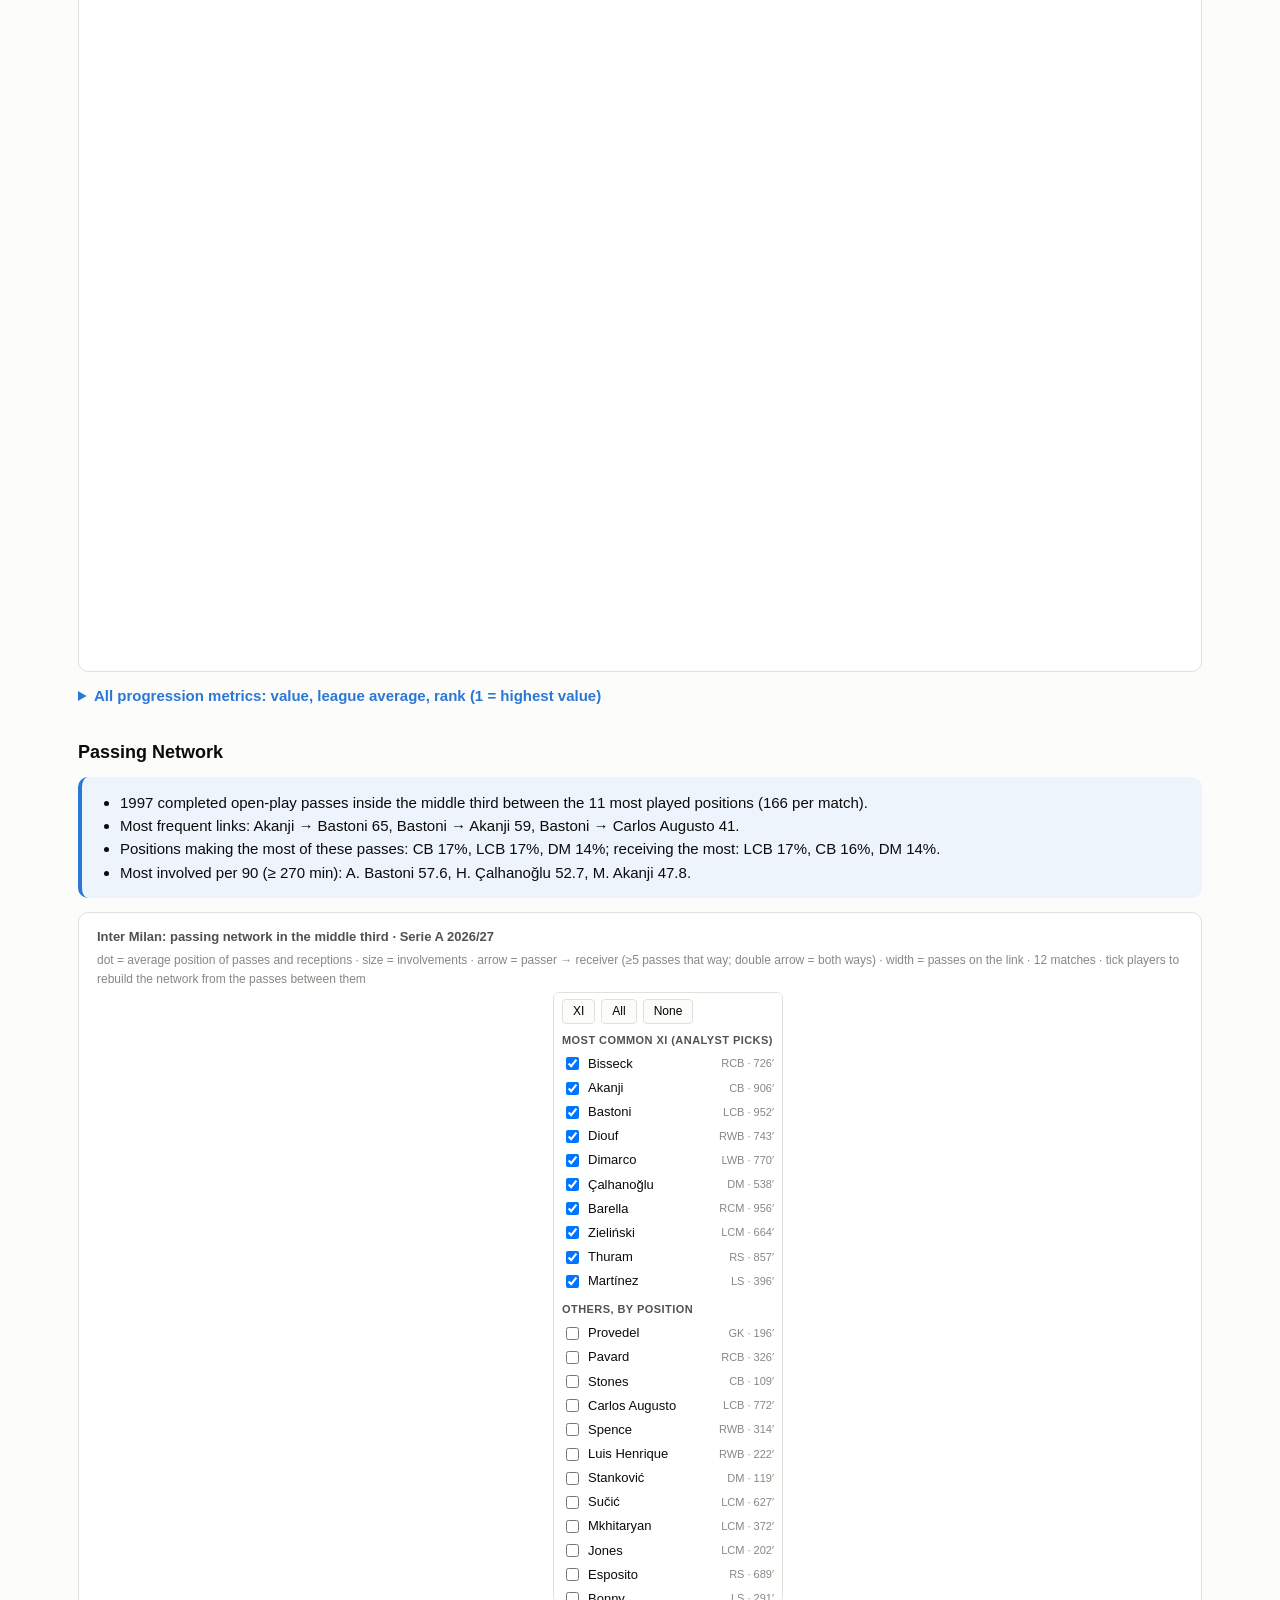
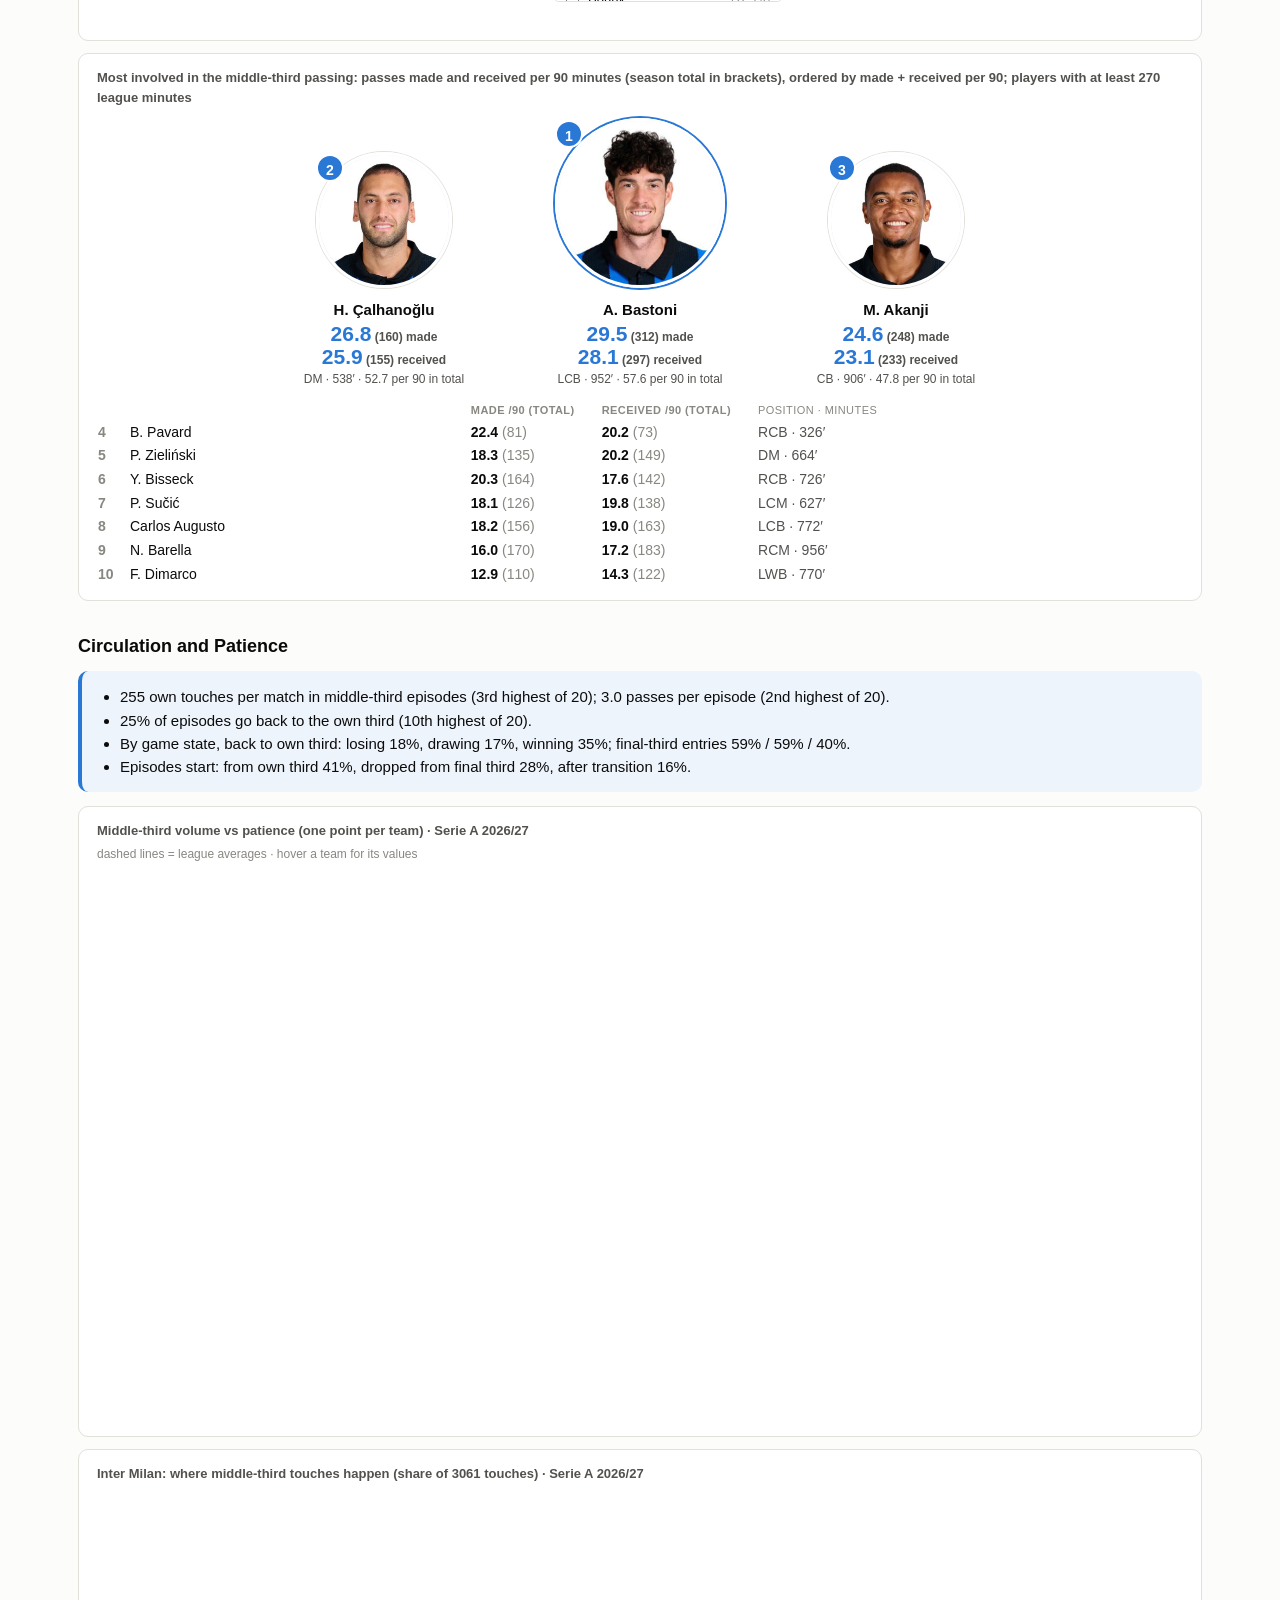
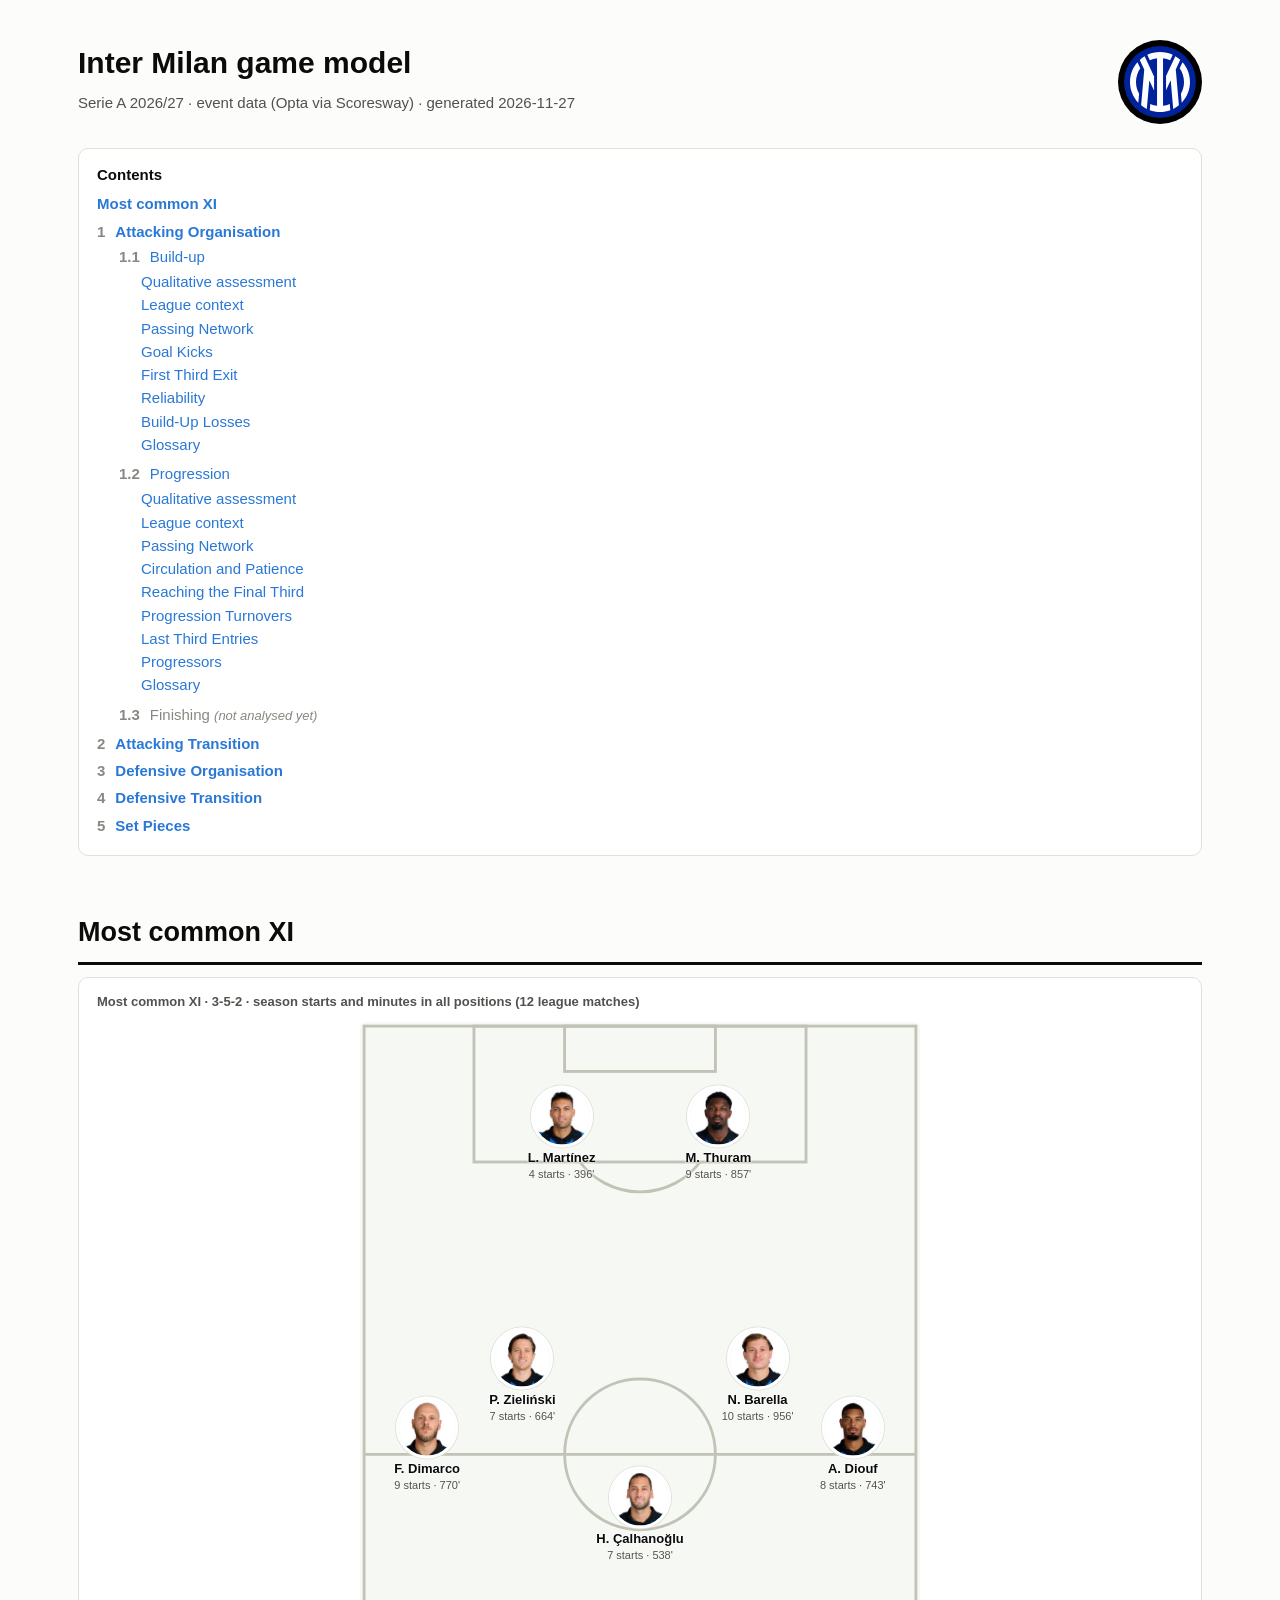
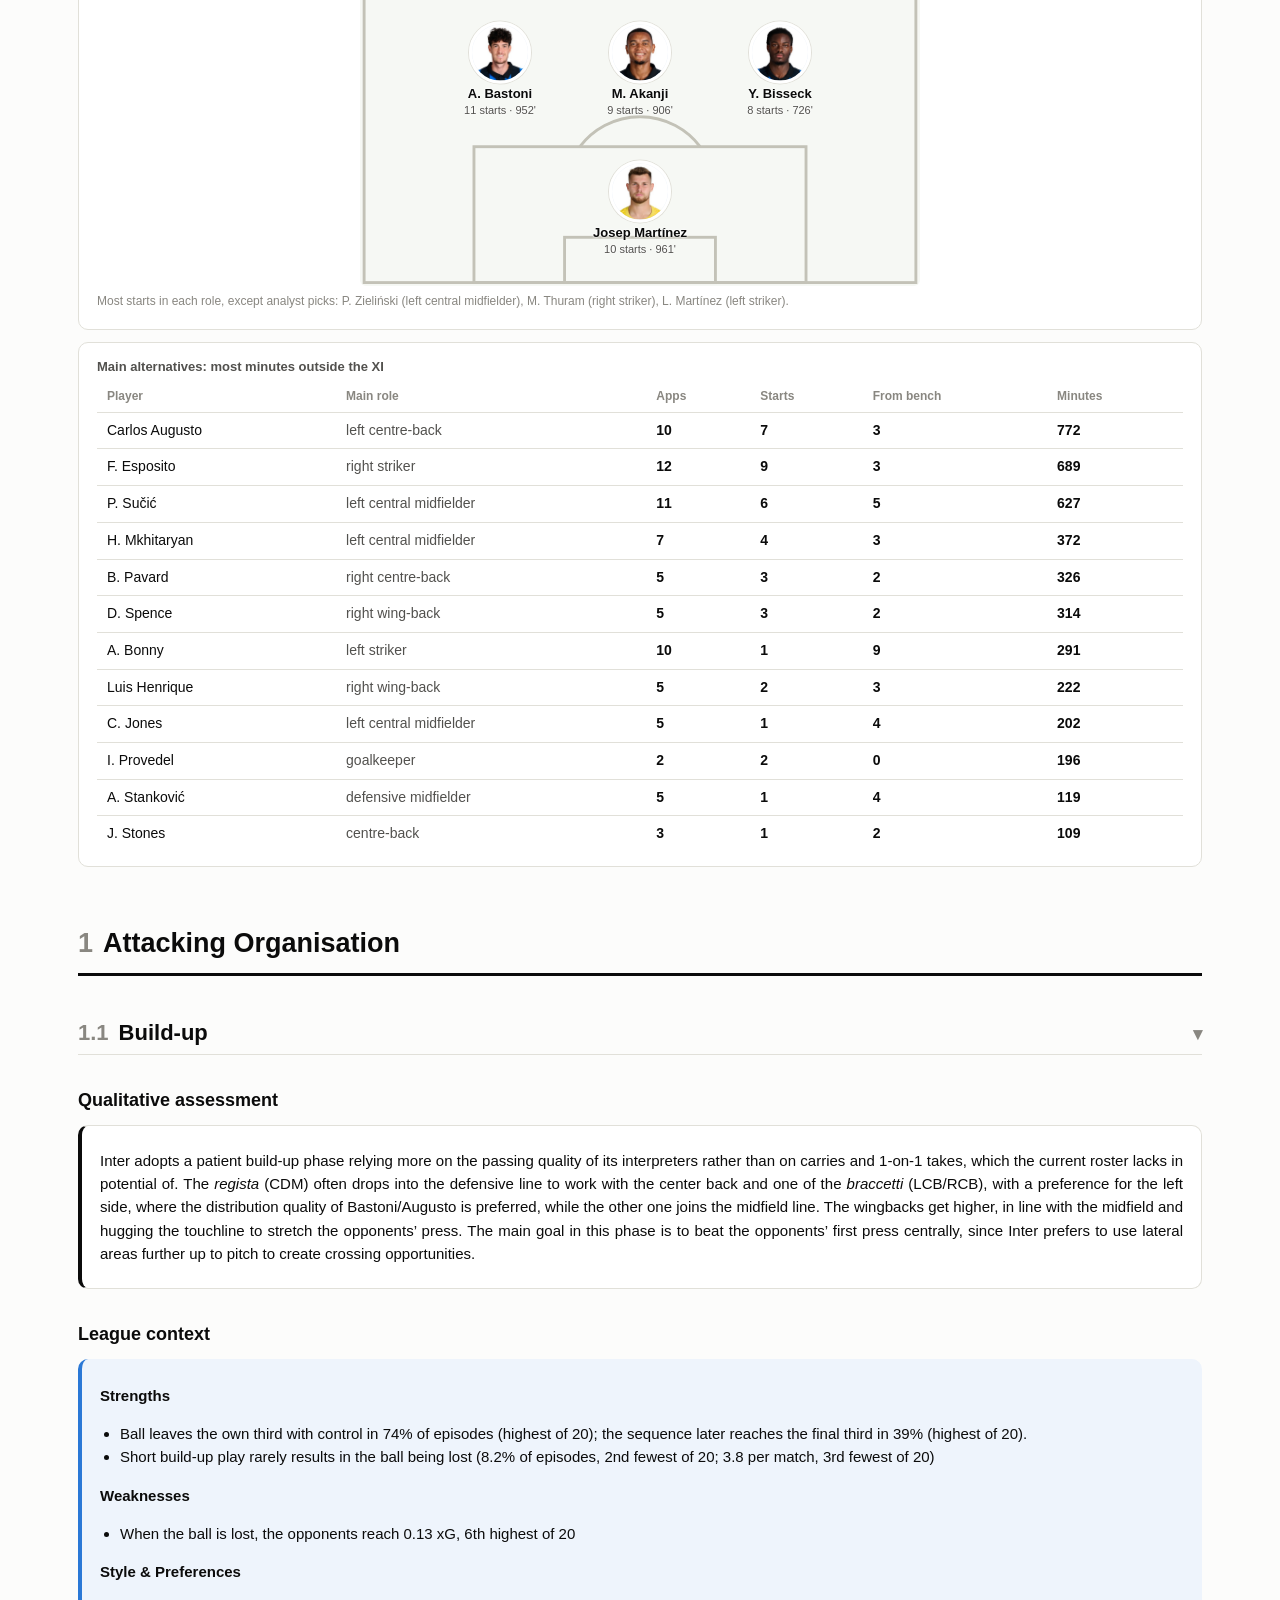
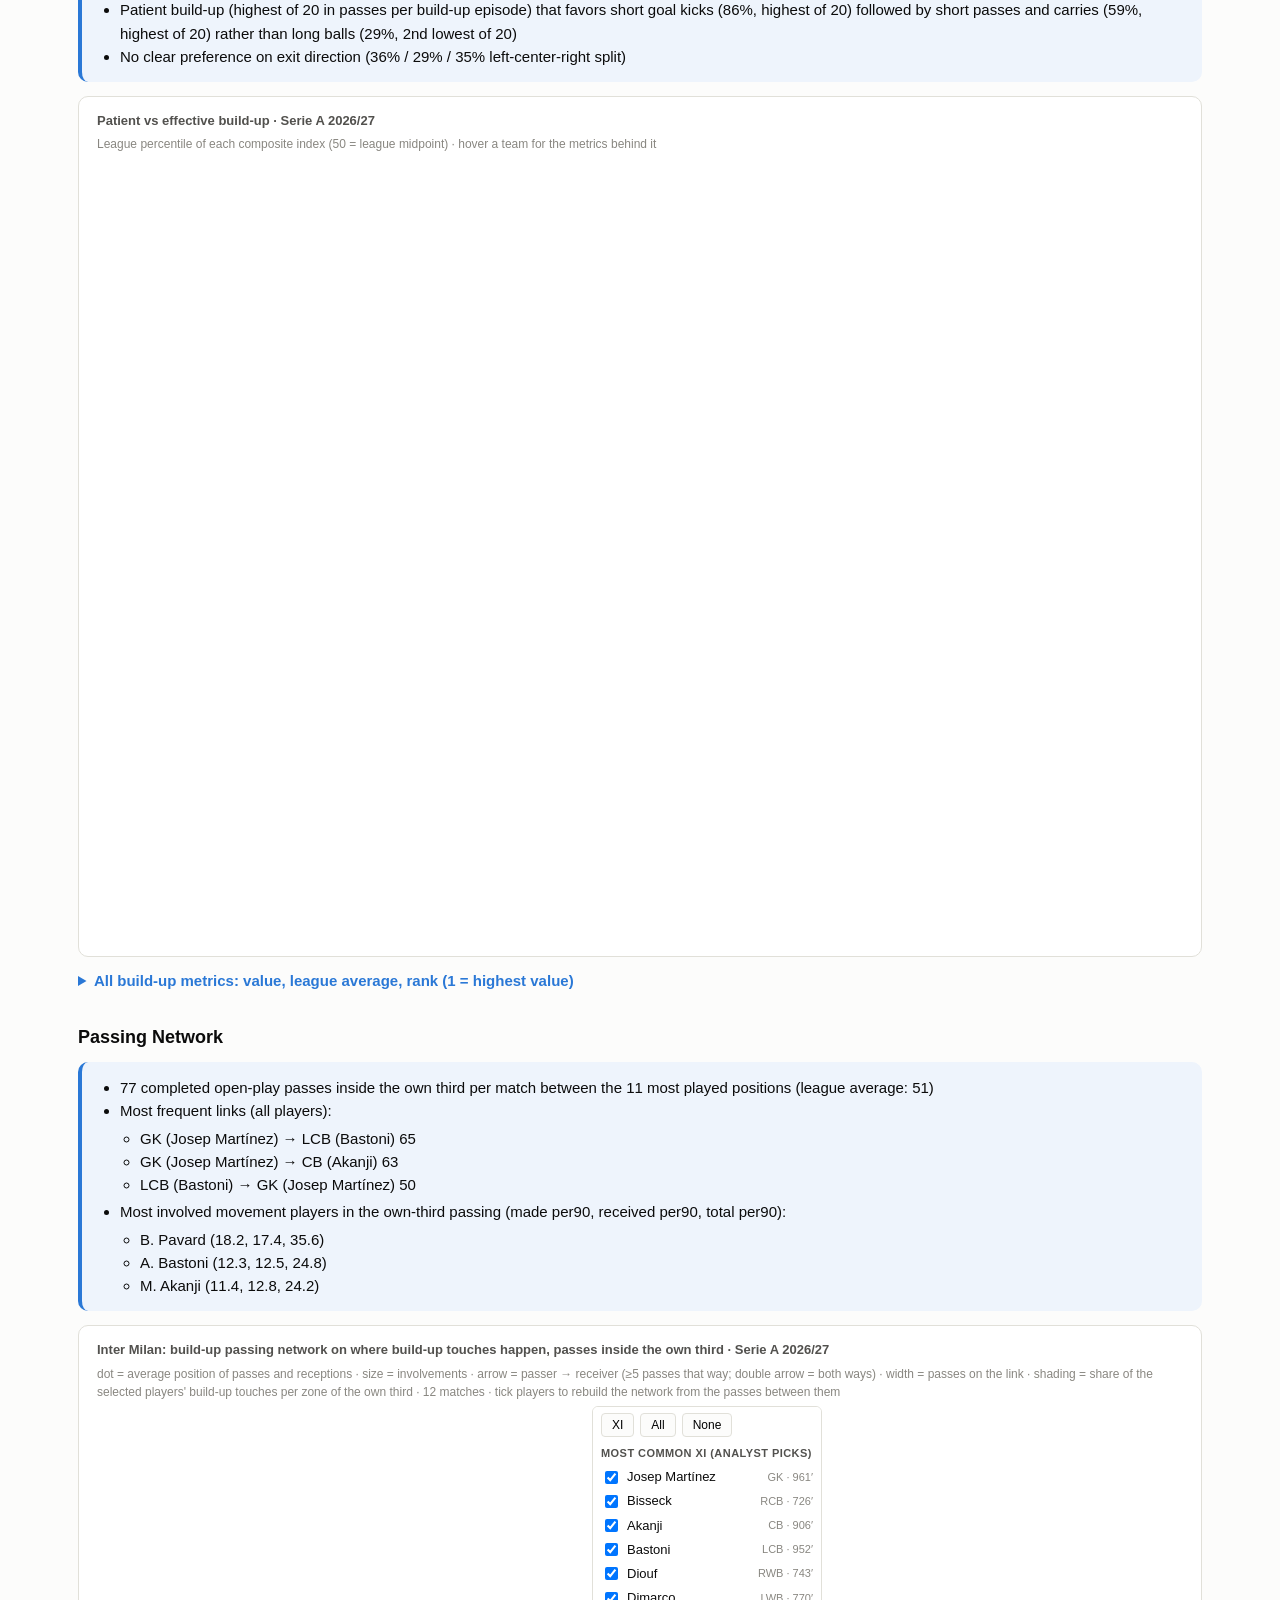
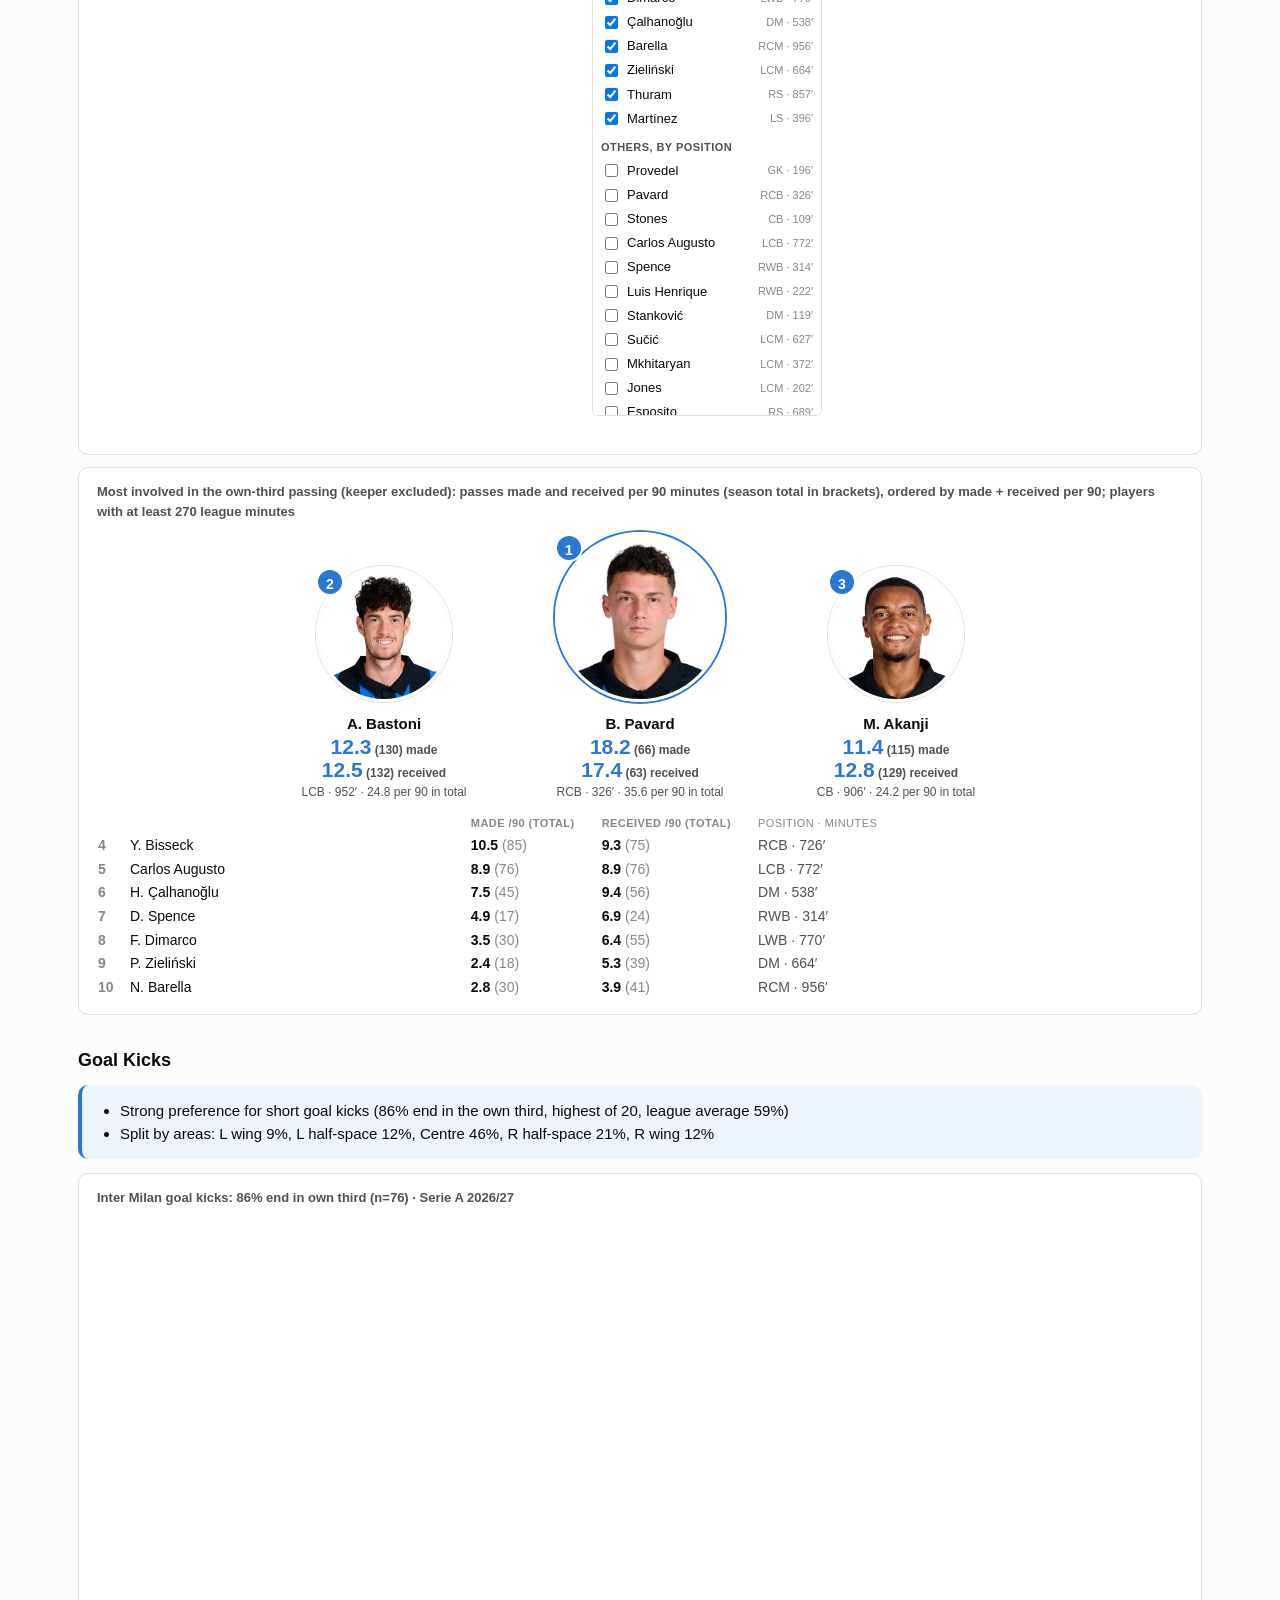
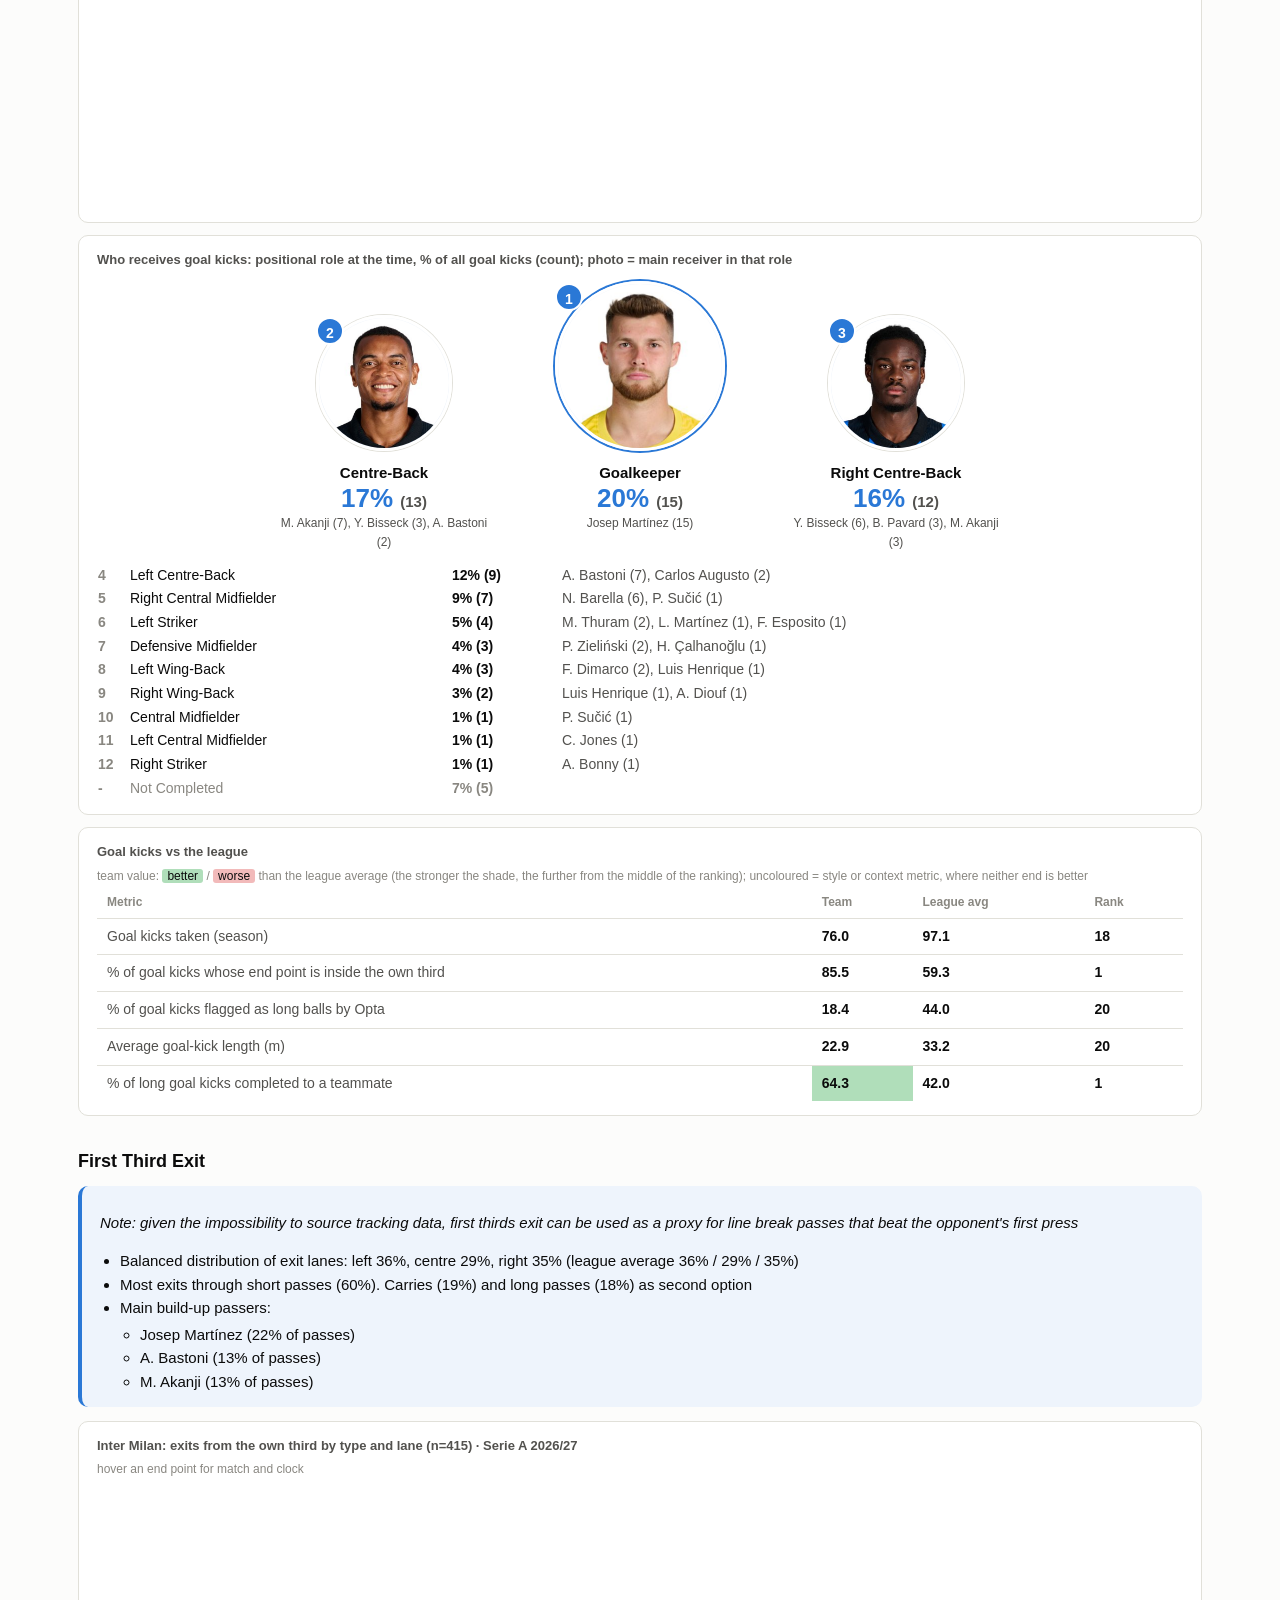
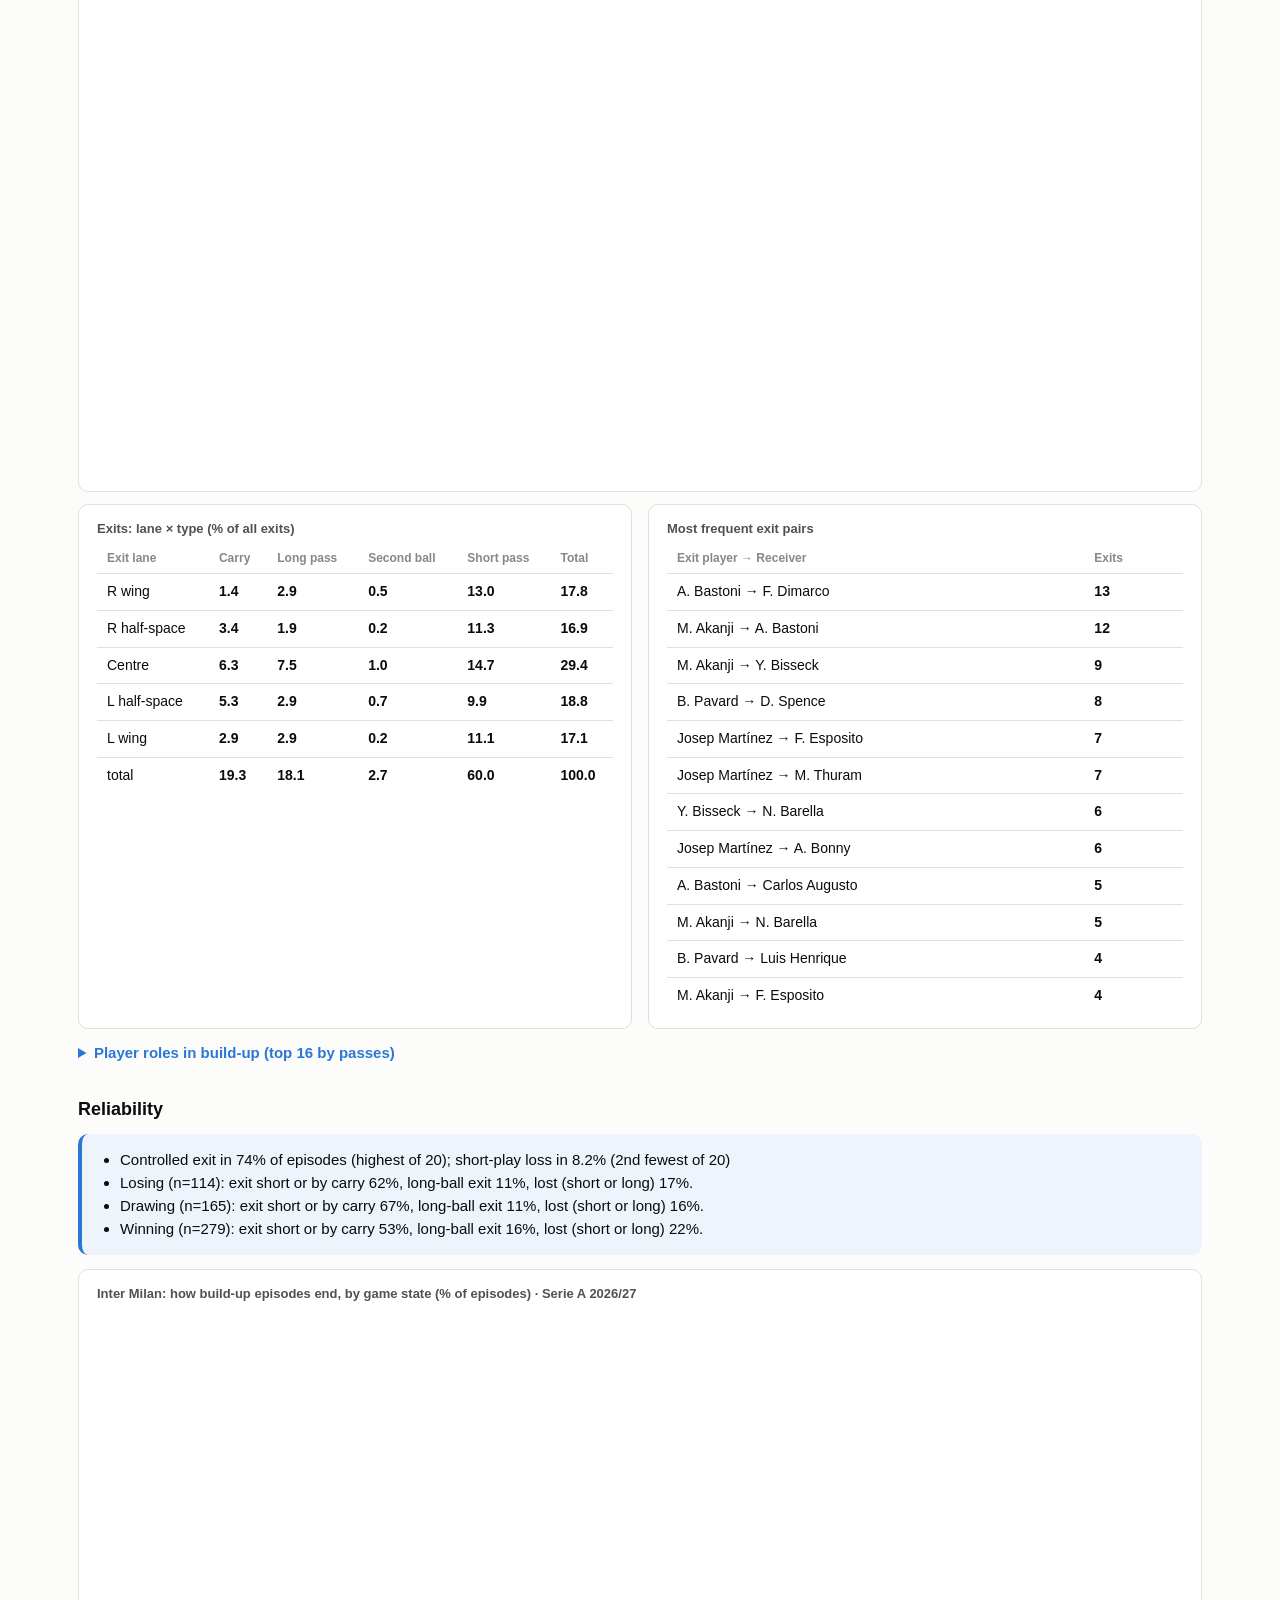
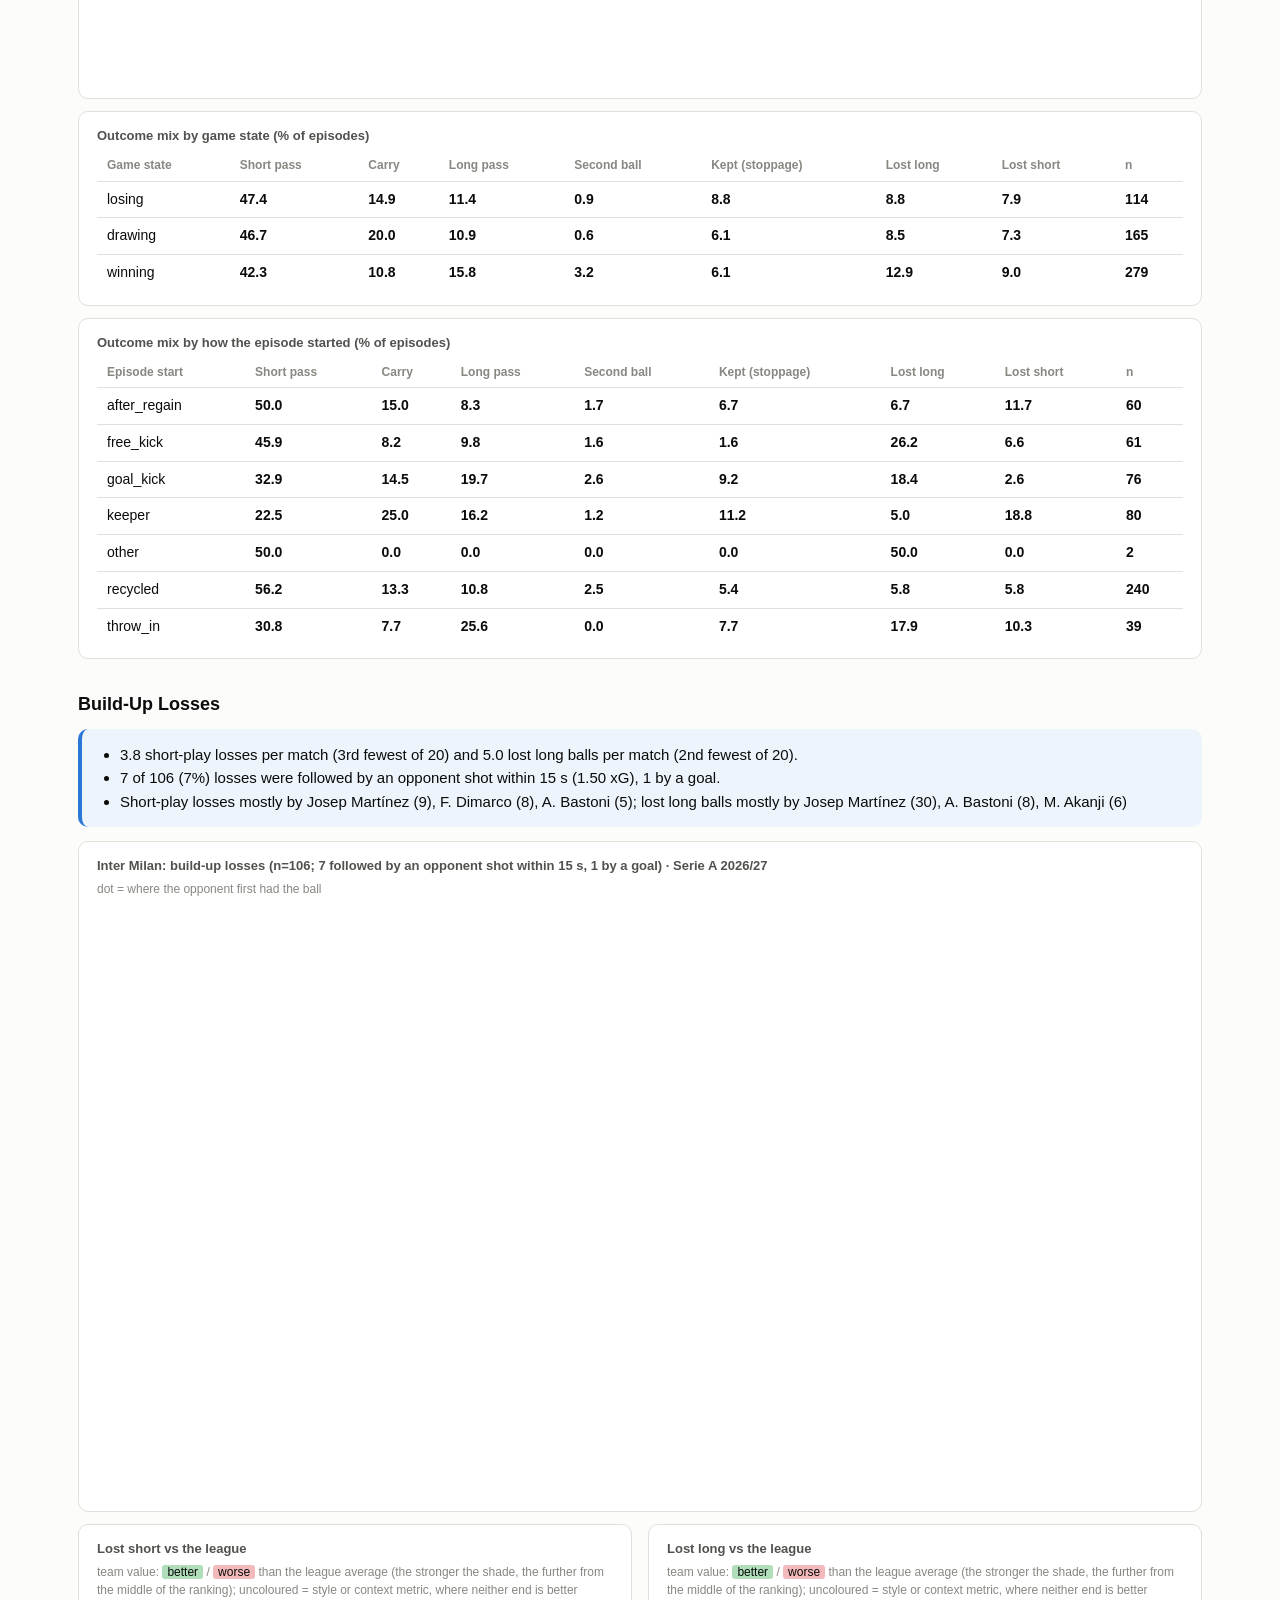
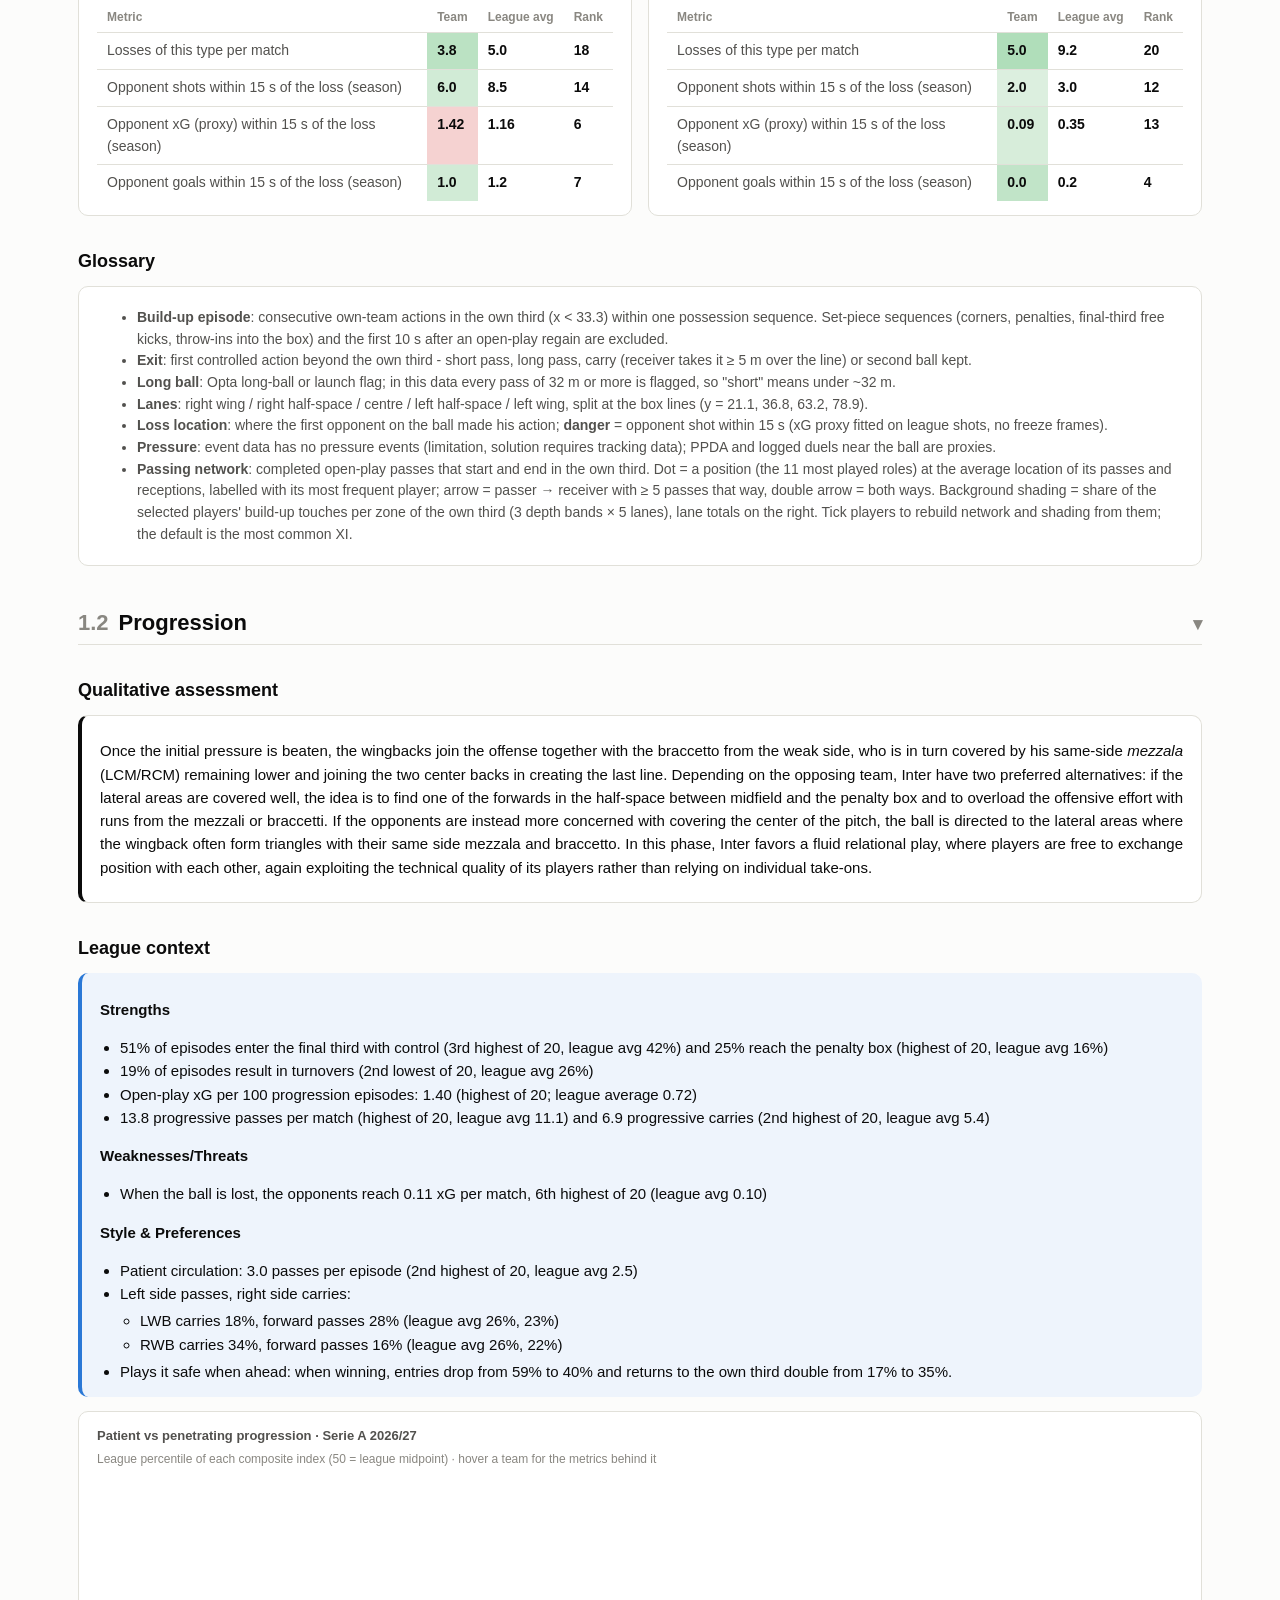
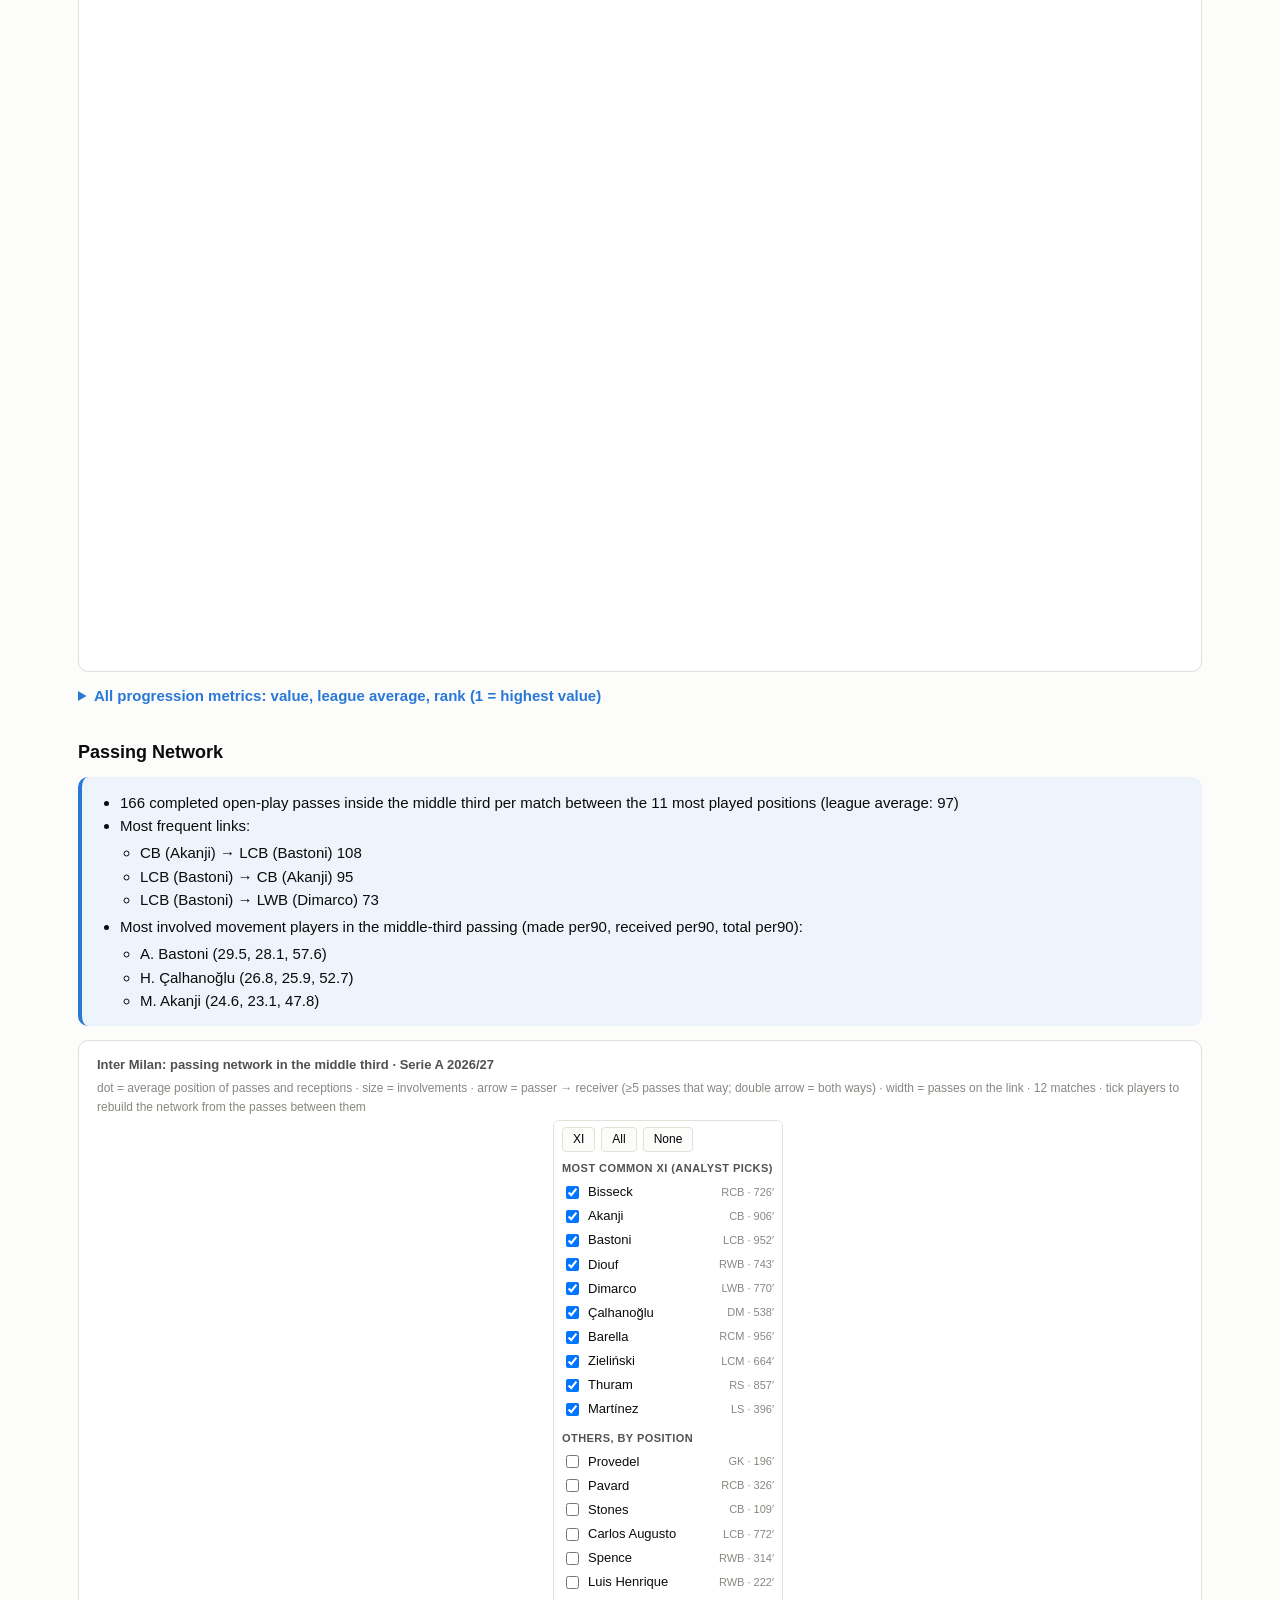
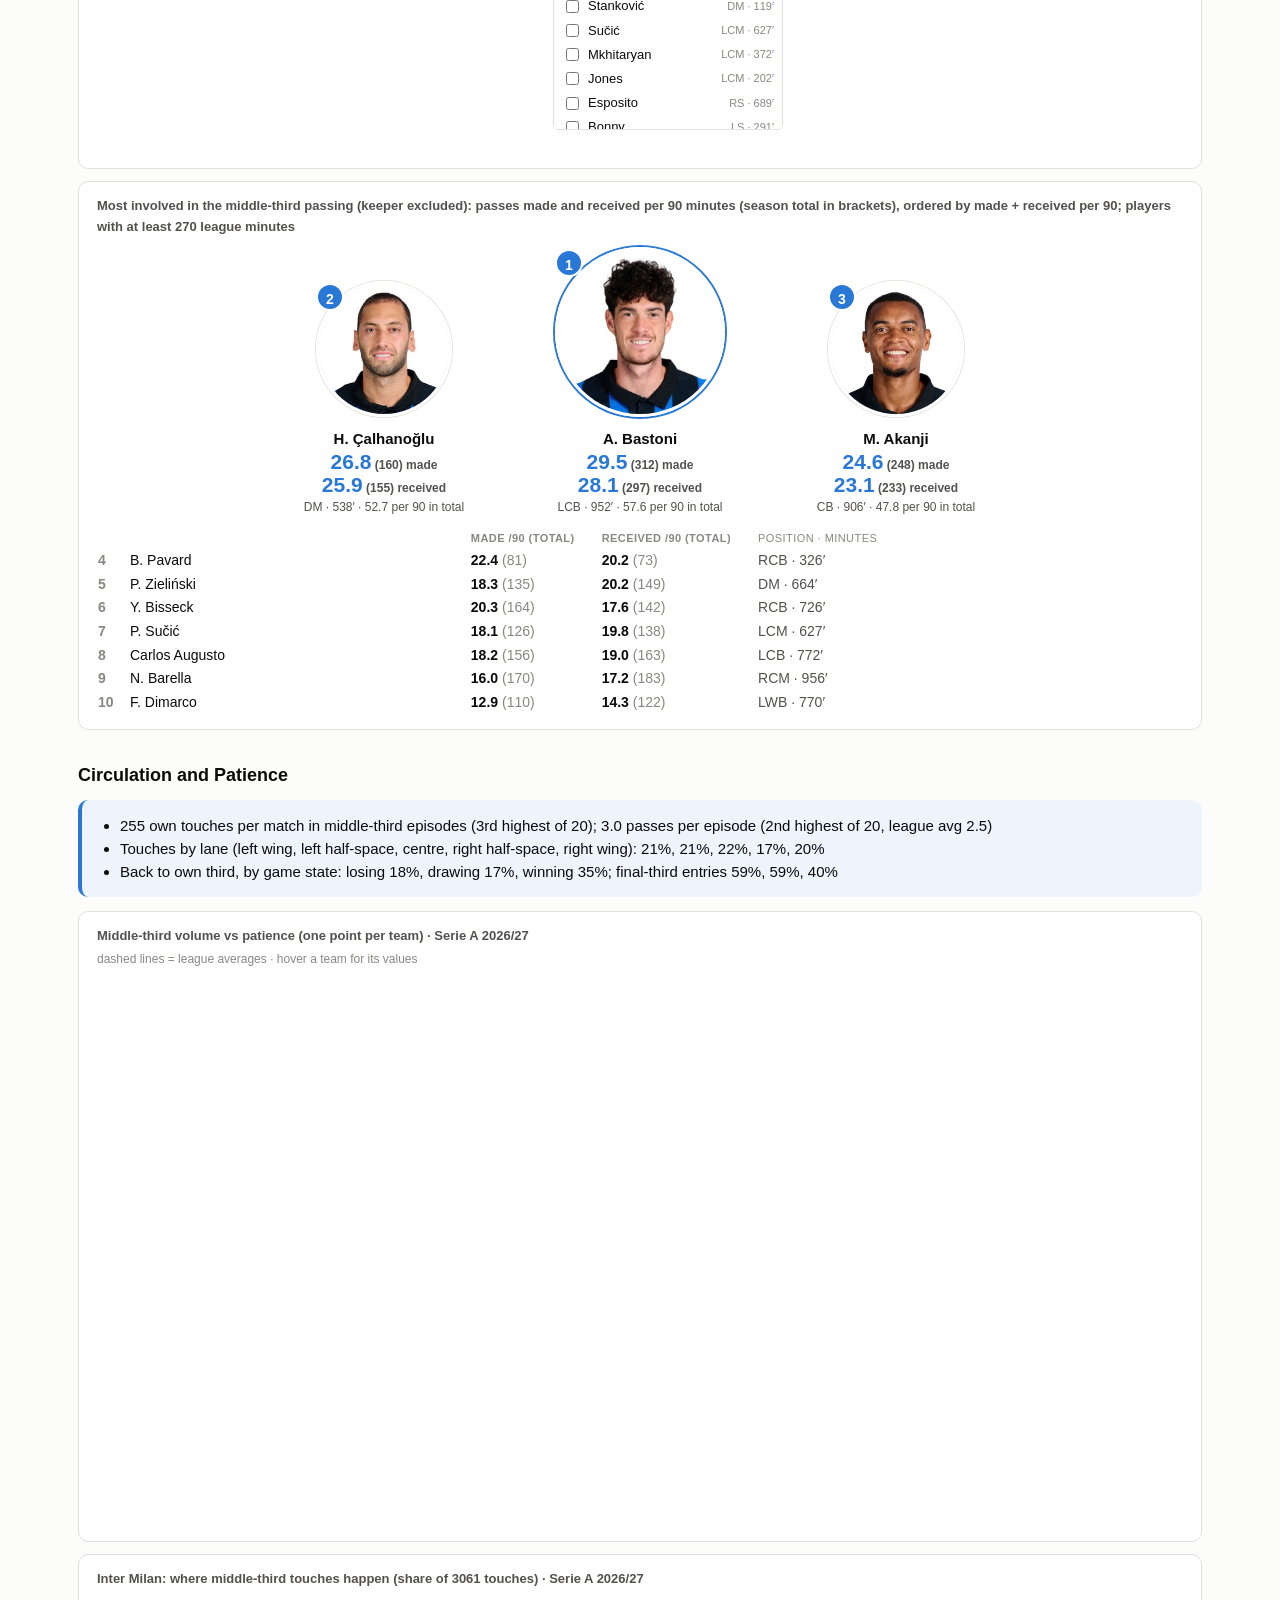
